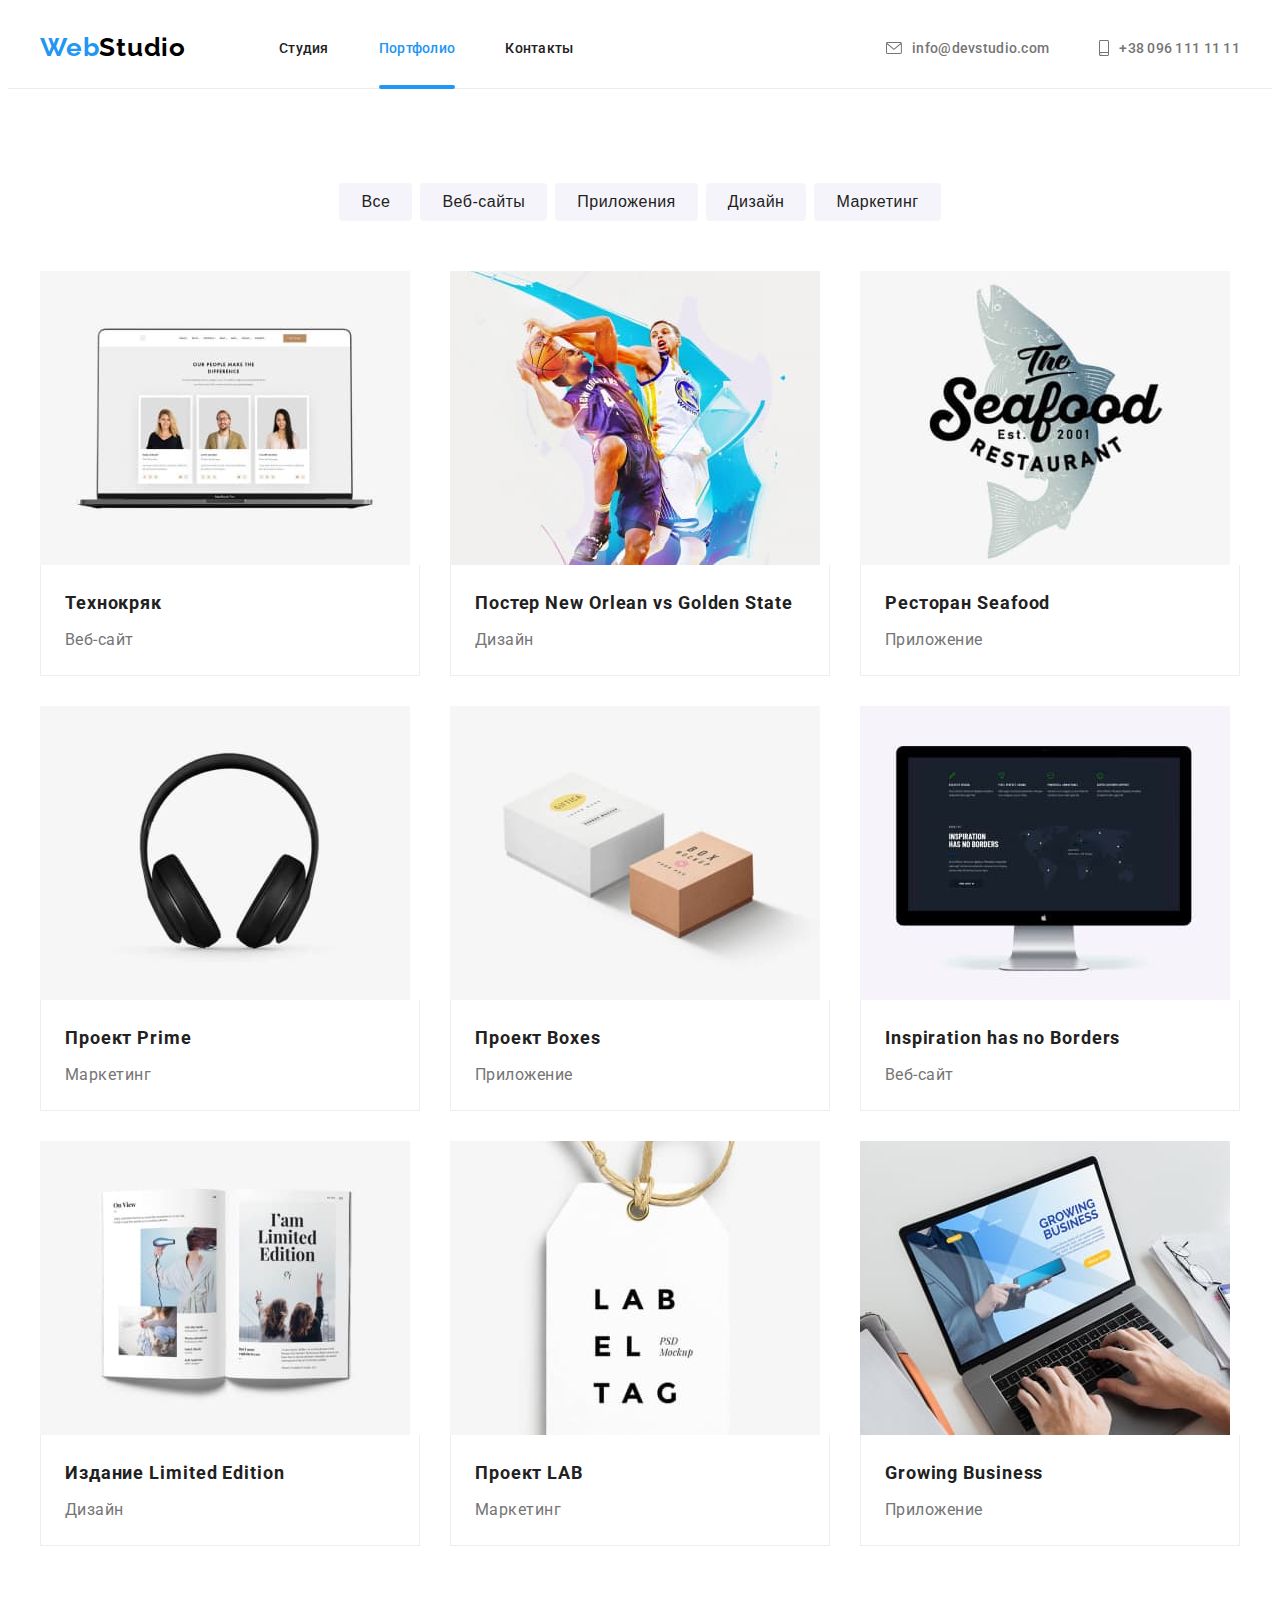
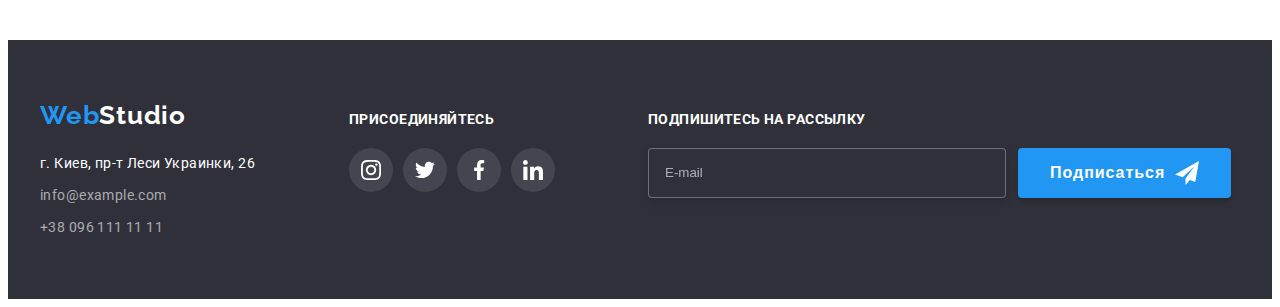
==== portfolio.html @ 2a9a5961 "копия дз7" ====
<!DOCTYPE html>
<html lang="ru">
<head>
    <meta charset="UTF-8">
    <meta http-equiv="X-UA-Compatible" content="IE=edge">
    <meta name="viewport" content="width=device-width, initial-scale=1.0">
    <title>WebStudioPortfolio</title>
    <link rel="stylesheet" href="./css/main.min.css">
    <link rel="preconnect" href="https://fonts.gstatic.com">
    <link href="https://fonts.googleapis.com/css2?family=Raleway:wght@700&family=Roboto:wght@400;500;700;900&display=swap" rel="stylesheet">
    <link rel="stylesheet" href="https://cdnjs.cloudflare.com/ajax/libs/animate.css/4.1.1/animate.min.css"/>
    <link rel="stylesheet" href="https://cdnjs.cloudflare.com/ajax/libs/modern-normalize/1.0.0/modern-normalize.min.css" integrity="sha512-ISS7cAi1PEhQ8jnbJpJZMd29NlhNj4AWYyLOSp2CE/CsHxTCu+r+t0D2yoJudVrd0/8fTVPUVDzY5Tvli75u/g==" crossorigin="anonymous">
</head>
<body class="body">
    <header class="header">
        <div class="container">
            <nav class="navigation">
                <a class="navigation__logo link logo animate__backInDown" href="index.html" lang="en"> 
                    <span class="web">Web</span>Studio
                </a>
                <ul class="navigation__list list">
                    <li class="navigation__item list">
                        <a class="navigation__link link" href="./index.html">Студия</a>
                    </li>
                    <li class="navigation__item list">
                        <a class="navigation__link navigation__link--current link" href="./portfolio.html">Портфолио</a>
                    </li>
                    <li class="navigation__item list">
                        <a class="navigation__link link" href="#">Контакты</a>
                    </li>
                </ul>
            </nav>
            <ul class="list-link list">
                <li class="mail-link__item list">
                    <a class="mail-link link" href="mailto:info@devstudio.com"
                        lang="en">
                        <svg class="mail-icon" width="16px" height="12px";>
                            <use href="./img/sprite.svg#icon-envelope"></use>
                        </svg>
                        info@devstudio.com
                    </a>
                </li>
                <li class="tel-link__item list">
                    <a class="tel-link link" href="tel:+380961111111">
                        <svg class="tel-icon" width="10px" height="16px">
                            <use href="./img/sprite.svg#icon-smartphone"></use>
                        </svg>
                        +38 096 111 11 11
                    </a>
                </li>
            </ul>
        </div>
    </header>
    <main class="main">
        <section class="portfolio section">
            <div class="container">
                <h1 class="portfolio-title" hidden>Портфолио</h1>
                <ul class="portfolio__list list">
                    <li class="portfolio__item">
                        <button class="portfolio__button" type="button">Все</button>
                    </li>
                    <li class="portfolio__item">
                        <button class="portfolio__button" type="button">Веб-сайты</button>
                    </li>
                    <li class="portfolio__item">
                        <button class="portfolio__button" type="button">Приложения</button>
                    </li>
                    <li class="portfolio__item">
                        <button class="portfolio__button" type="button">Дизайн</button>
                    </li>
                    <li class="portfolio__item">
                        <button class="portfolio__button" type="button">Маркетинг</button>
                    </li>
                </ul>
                <ul class="portfolio-cards__list list">
                    <li class="portfolio-cards__item">
                        <a class="portfolio-cards__link link" href="#">
                            <div class="portfolio-cards__wrapper">
                                <img src="./img/portfolio-img/Techno.jpg" alt="Технокряк" width="370" height="294">
                                <p class="overlay">Технокряк это современная площадка распространения коронавируса. 
                                    Компании используют эту платформу для цифрового шпионажа и атак на защищённые сервера конкурентов.
                                </p>
                            </div>
                            <div class="portfolio-cards__content">
                                <h3 class="title-cards">Технокряк</h3>
                                <p class="cards-about">Веб-сайт</p>
                            </div>
                        </a>
                    </li>
                    <li class="portfolio-cards__item">
                        <a class="portfolio-cards__link link" href="#">
                            <div class="portfolio-cards__wrapper">
                                <img src="./img/portfolio-img/poster-NOvsGSV.jpg" alt="Постер New Orlean vs Golden State" width="370" height="294">
                                <p class="overlay">Технокряк это современная площадка распространения коронавируса. 
                                    Компании используют эту платформу для цифрового шпионажа и атак на защищённые сервера конкурентов.
                                </p>
                            </div>
                            <div class="portfolio-cards__content">                        
                                <h3 class="title-cards">Постер New Orlean vs Golden State</h3>
                                <p class="cards-about">Дизайн</p></div>
                        </a>
                    </li>
                    <li class="portfolio-cards__item">
                        <a class="portfolio-cards__link link" href="#">
                            <div class="portfolio-cards__wrapper">
                                <img src="./img/portfolio-img/Seafood.jpg" alt="Ресторан Seafood" width="370" height="294">
                                <p class="overlay">Технокряк это современная площадка распространения коронавируса. 
                                    Компании используют эту платформу для цифрового шпионажа и атак на защищённые сервера конкурентов.
                                </p>
                            </div>
                            <div class="portfolio-cards__content">
                                <h3 class="title-cards">Ресторан Seafood</h3>
                                <p class="cards-about">Приложение</p>
                              </div>
                        </a>
                    </li>
                    <li class="portfolio-cards__item">
                        <a class="portfolio-cards__link link" href="#">
                            <div class="portfolio-cards__wrapper">
                                <img src="./img/portfolio-img/headphone.jpg" alt="Проект Prime" width="370" height="294">
                                <p class="overlay">Технокряк это современная площадка распространения коронавируса. 
                                    Компании используют эту платформу для цифрового шпионажа и атак на защищённые сервера конкурентов.
                                </p>
                            </div>
                            <div class="portfolio-cards__content">
                                <h3 class="title-cards">Проект Prime</h3>
                                <p class="cards-about">Маркетинг</p>
                              </div>
                        </a>
                    </li>
                    <li class="portfolio-cards__item">
                        <a class="portfolio-cards__link link" href="">
                            <div class="portfolio-cards__wrapper">
                                <img src="./img/portfolio-img/project-boxes.jpg" alt="Проект Boxes" width="370" height="294">
                                <p class="overlay">Технокряк это современная площадка распространения коронавируса. 
                                    Компании используют эту платформу для цифрового шпионажа и атак на защищённые сервера конкурентов.
                                </p>
                            </div>
                            <div class="portfolio-cards__content">
                                <h3 class="title-cards">Проект Boxes</h3>
                                <p class="cards-about">Приложение</p>
                             </div>
                        </a>
                    </li>
                    <li class="portfolio-cards__item">
                        <a class="portfolio-cards__link link" href="">
                            <div class="portfolio-cards__wrapper">
                                <img src="./img/portfolio-img/Inspiration-has-no-Borders.jpg" alt="Inspiration has no Borders" width="370" height="294">
                                <p class="overlay">Технокряк это современная площадка распространения коронавируса. 
                                    Компании используют эту платформу для цифрового шпионажа и атак на защищённые сервера конкурентов.
                                </p>
                            </div>
                            <div class="portfolio-cards__content">
                                <h3 class="title-cards">Inspiration has no Borders</h3>
                                <p class="cards-about">Веб-сайт</p>
                            </div>
                        </a>
                    </li>
                    <li class="portfolio-cards__item">
                        <a class="portfolio-cards__link link" href="">
                            <div class="portfolio-cards__wrapper">
                                <img src="./img/portfolio-img/Limited-Edition.jpg" alt="Издание Limited Edition" width="370" height="294">
                                <p class="overlay">Технокряк это современная площадка распространения коронавируса. 
                                    Компании используют эту платформу для цифрового шпионажа и атак на защищённые сервера конкурентов.
                                </p>
                            </div>
                            <div class="portfolio-cards__content">
                                <h3 class="title-cards">Издание Limited Edition</h3>
                                <p class="cards-about">Дизайн</p>
                            </div>
                        </a>
                    </li>
                    <li class="portfolio-cards__item">
                        <a class="portfolio-cards__link link" href="">
                            <div class="portfolio-cards__wrapper">
                                <img src="./img/portfolio-img/LAB.jpg" alt="Проект LAB" width="370" height="294">
                                <p class="overlay">Технокряк это современная площадка распространения коронавируса. 
                                    Компании используют эту платформу для цифрового шпионажа и атак на защищённые сервера конкурентов.
                                </p>
                            </div>
                            <div class="portfolio-cards__content">
                                <h3 class="title-cards">Проект LAB</h3>
                                <p class="cards-about">Маркетинг</p>
                            </div>
                        </a>
                    </li>
                    <li class="portfolio-cards__item">
                        <a class="portfolio-cards__link link" href="">
                            <div class="portfolio-cards__wrapper">
                                <img src="./img/portfolio-img/Growing-Business.jpg" alt="Growing Business" width="370" height="294">
                                <p class="overlay">Технокряк это современная площадка распространения коронавируса. 
                                    Компании используют эту платформу для цифрового шпионажа и атак на защищённые сервера конкурентов.
                                </p>
                            </div>
                            <div class="portfolio-cards__content">
                                <h3 class="title-cards">Growing Business</h3>
                                <p class="cards-about">Приложение</p>
                            </div>
                        </a>
                    </li>
                </ul>
            </div>
        </section>
    </main>
    <footer class="footer">
        <div class="footer__container container">
            <div class="footer__address">
                <a class="logo footer__logo link" href="/index.html" lang="en"> 
                    <span class="web">Web</span>Studio
                </a>
                <address class="address">
                    <ul class="address__list list">
                        <li class="address__link list">
                            <a class="map__link link" href="https://goo.gl/maps/UGEpoh52W3yYsYzf7" target="_blank" rel="noopener noreferrer">г. Киев, пр-т Леси Украинки, 26</a>
                        </li>
                        <li class="address__link list">
                            <a class="mail__link-footer link" href="mailto:info@example.com">info@example.com</a>
                        </li>
                        <li class="address__link list">
                            <a class="tel__link-footer link" href="tel:+380961111111">+38 096 111 11 11</a>
                        </li>
                    </ul>
                </address>
            </div>
            <div class="footer-icon">
                <b class="footer-social">ПРИСОЕДИНЯЙТЕСЬ</b>
                <ul class="social__list footer-social__list">
                    <li class="footer-social__item list">
                        <a href="" class="social__link footer-social__link link">
                            <svg class="footer-social__icon" Width="20" Height="20">
                                <use href="./img/sprite.svg#icon-instagram"></use>
                            </svg>
                        </a>
                    </li>
                    <li class="footer-social__item list">
                        <a href="" class="social__link footer-social__link link">
                            <svg class="footer-social__icon" Width="20" Height="20">
                                <use href="./img/sprite.svg#icon-twitter"></use>
                            </svg>
                        </a>
                    </li>
                    <li class="footer-social__item list">
                        <a href="" class="social__link footer-social__link link">
                            <svg class="footer-social__icon" Width="20" Height="20">
                                <use href="./img/sprite.svg#icon-facebook"></use>
                            </svg>
                        </a>
                    </li>
                    <li class="footer-social__item list">
                        <a href="" class="social__link footer-social__link link">
                            <svg class="footer-social__icon" Width="20" Height="20">
                                <use href="./img/sprite.svg#icon-linkedin"></use>
                            </svg>
                        </a>
                    </li>
                </ul>
            </div>
            <div class="subscription">
                <b class="footer-social">ПОДПИШИТЕСЬ НА РАССЫЛКУ</b>
                <form class="subscription__form" action="#">
                    <label class="subscription__label">
                        <input type="email" name="E-mail" placeholder="E-mail" class="subscription__input">                        
                    </label>
                    <button type="submit" class="button subscription__btn">Подписаться
                        <svg class="btn__icon" Width="24" Height="24">
                            <use href="./img/sprite.svg#icon-send"></use>
                        </svg>
                    </button>
                </form>
            </div>
        </div>
    </footer>
</body>
</html>
---- css/main.min.css ----
:root{--main-font: "Roboto", sans-serif;--second-font: "Raleway", sans-serif;--main-color: #ffffff;--second-color: #2196f3;--bottom-background: #188ce8;--text-color: #212121;--second-text-color: #757575;--second-background: #2F303A;--team-background: #F5F4FA;--navigation__logo: #000000;--footer-logo: #ffffff;--icon-color: #AFB1B8;--section-pb: 94px;--section-pt: 94px}.section{padding-top:var(--section-pt);padding-bottom:var(--section-pb)}.visually-hidden{position:absolute !important;clip:rect(1px 1px 1px 1px);clip:rect(1px, 1px, 1px, 1px);padding:0 !important;border:0 !important;height:1px !important;width:1px !important;overflow:hidden}.body{font-family:var(--main-font);font-weight:400;background:var(--main-color)}h1,h2,h3,h4,h5,h6,p,b{margin:0}ul,ol{margin:0;padding:0}img{display:block}.link{text-decoration:none}.list{list-style:none}.address,.footer-social{font-style:normal}.container{width:1200px;margin:0 auto;padding:0 15px}.button{display:block;margin:0 auto;min-width:200px;padding:10px 32px;font-weight:700;font-size:16px;line-height:1.875em;letter-spacing:0.06em;cursor:pointer;color:var(--main-color);background:var(--second-color);box-shadow:0px 4px 4px rgba(0,0,0,0.15);border-radius:4px;border:none}.social__link{display:flex;justify-content:center;align-items:center;width:44px;height:44px;border-radius:50%;transition:background-color 250ms cubic-bezier(0.4, 0, 0.2, 1)}.social__link:hover,.social__link:focus{background-color:var(--second-color)}.social__link:hover .social__icon,.social__link:focus .social__icon{fill:#ffffff}.logo{font-family:var(--second-font);font-weight:700;font-size:26px;line-height:1.192em;letter-spacing:0.03em;margin-right:93px;padding-top:24px;padding-bottom:25px;color:var(--navigation__logo);animation-duration:700ms}.web{color:var(--second-color)}.title{font-weight:700;font-size:36px;line-height:1.666em;text-align:center;letter-spacing:0.03em;color:var(--text-color);margin-bottom:50px}.social__list{display:flex;align-items:center;justify-content:space-between}.social__icon{fill:var(--icon-color);transition:fill 250ms cubic-bezier(0.4, 0, 0.2, 1)}.backdrop{position:fixed;top:0;left:0;width:100vw;height:100vh;background-color:rgba(0,0,0,0.1);transition:all 250ms linear}.modal{position:absolute;top:50%;left:50%;transform:translate(-50%, -50%);width:528px;height:581px;background-color:var(--main-color);box-shadow:0px 1px 3px rgba(0,0,0,0.12),0px 1px 1px rgba(0,0,0,0.14),0px 2px 1px rgba(0,0,0,0.2);border-radius:4px;padding:40px}.modal__close-button{align-items:center;position:absolute;top:8px;right:8px;width:30px;height:30px;background:var(--main-color);border:1px solid rgba(0,0,0,0.1);border-radius:50%;cursor:pointer;transition:250ms cubic-bezier(0.4, 0, 0.2, 1)}.modal__close-button:hover,.modal__close-button:focus{fill:var(--second-color)}.is-hidden{opacity:0;visibility:hidden;pointer-events:none}.modal__title{font-weight:700;font-size:20px;line-height:1.15em;letter-spacing:0.03em;color:var(--text-color);margin-bottom:12px}.modal-form{display:flex;flex-direction:column}.modal-form__field{position:relative;font-family:var(--main-font);font-weight:400;font-size:12px;line-height:14px;letter-spacing:0.01em;color:#757575}.modal-form__input{width:100%;height:40px;border:1px solid rgba(33,33,33,0.2);border-radius:4px;padding-left:42px;transition:250ms cubic-bezier(0.4, 0, 0.2, 1)}.modal-form__input:focus{outline:none;border-color:var(--second-color)}.modal-form__input-wrapper{position:relative;display:block;margin-top:4px;margin-bottom:10px}.icon__modal{position:absolute;top:50%;left:12px;transform:translateY(-50%);transition:250ms cubic-bezier(0.4, 0, 0.2, 1)}.modal-form__input:focus+.icon__modal{fill:var(--second-color)}.modal-form__message{width:100%;height:120px;border:1px solid rgba(33,33,33,0.2);border-radius:4px;padding:12px 16px;resize:none;transition:250ms cubic-bezier(0.4, 0, 0.2, 1);margin-top:4px;margin-bottom:20px}.modal-form__message::placeholder{color:rgba(117,117,117,0.5)}.modal-form__message:focus{outline:none;border-color:var(--second-color)}.modal-form__check-desc{font-family:var(--main-font);font-style:normal;font-weight:400;font-size:14px;line-height:24px;letter-spacing:0.03em;color:var(--second-text-color);display:flex;align-items:center;margin-bottom:30px}.modal-form__check-desc::before{display:block;content:"";width:16px;height:15px;border:1px solid #212121;cursor:pointer;margin-right:8px}.modal-form__term:checked+.modal-form__check-desc::before{background-image:url(../img/icon-check.svg);background-position:center;border:none}.modal-form__term:focus+.modal-form__check-desc::before{outline:1px solid #2196F3}.modal-form__contract{text-decoration-line:underline;color:var(--second-color)}.modal__btn{display:block;align-items:center;margin:0 auto;padding:10px 55px;font-family:var(--main-font);font-weight:700;font-size:16px;line-height:30px;letter-spacing:0.06em;cursor:pointer;min-width:200px;color:var(--main-color);background-color:var(--second-color);box-shadow:0px 4px 4px rgba(0,0,0,0.15);border-radius:4px;border:none;transition:250ms cubic-bezier(0.4, 0, 0.2, 1)}.modal__btn:focus,.modal__btn:hover{background-color:var(--bottom-background)}.header{border-bottom:1px solid #ECECEC}.header .container{display:flex;align-items:center}.navigation{display:flex;align-items:center}.navigation__list{display:flex;align-items:center}.navigation__item:not(:last-child){margin-right:50px;position:relative}.navigation__link{font-weight:500;font-size:14px;line-height:1.143em;letter-spacing:0.02em;color:var(--text-color);padding-top:32px;padding-bottom:32px;transition:color 250ms cubic-bezier(0.4, 0, 0.2, 1)}.navigation__link:hover,.navigation__link:focus{color:var(--second-color)}.navigation__link--current{color:var(--second-color)}.navigation__link--current::after{content:"";display:block;width:100%;height:4px;background-color:var(--second-color);position:absolute;border-radius:2px;margin-top:28px}.list-link{display:flex;align-items:center;margin-left:auto}.mail-link,.tel-link{font-weight:500;font-size:14px;line-height:1.143em;letter-spacing:0.02em;color:var(--second-text-color);display:flex;align-items:center;padding-top:10px;padding-bottom:10px;transition:color 250ms cubic-bezier(0.4, 0, 0.2, 1)}.mail-link:focus,.mail-link:hover,.tel-link:focus,.tel-link:hover{color:var(--second-color)}.mail-link:focus svg,.mail-link:hover svg,.tel-link:focus svg,.tel-link:hover svg{fill:var(--second-color)}.mail-icon{margin-right:10px;fill:var(--second-text-color);transition:fill 250ms cubic-bezier(0.4, 0, 0.2, 1)}.tel-icon{margin-right:10px;fill:var(--second-text-color);transition:fill 250ms cubic-bezier(0.4, 0, 0.2, 1)}.tel-link__item{margin-left:50px}.hero{background-image:linear-gradient(to right, rgba(47,48,58,0.4), rgba(47,48,58,0.4)),url(../img/hero-img.jpg);background-size:cover;background-repeat:no-repeat;background-position:center;background-color:var(--second-background);max-width:1600px;margin:0 auto}.hero .container{padding:200px 0}.hero__title{font-weight:900;font-size:44px;line-height:1.363em;letter-spacing:0.06em;text-transform:uppercase;text-align:center;color:var(--main-color);margin-bottom:30px}.hero__button{transition:background-color 250ms cubic-bezier(0.4, 0, 0.2, 1)}.hero__button:hover,.hero__button:focus{background-color:var(--bottom-background)}.advantages{padding-bottom:0}.advantages__title{font-weight:700;font-size:14px;line-height:1.143em;letter-spacing:0.03em;text-transform:uppercase;color:var(--text-color);margin-bottom:10px}.advantages__list{display:flex;margin-top:-30px;margin-left:-30px}.advantages__item{margin-top:30px;margin-left:30px;flex-basis:calc(100% / 4 - 30px)}.advantages__container{display:flex;align-items:center;justify-content:center;height:120px;background-color:var(--team-background);margin-bottom:30px}.advantages__description{font-size:14px;line-height:1.714em;letter-spacing:0.03em;color:var(--second-text-color)}.we-doing__list{display:flex;flex-wrap:wrap;margin-left:-30px;margin-top:-30px}.we-doing__item{flex-basis:calc(100% / 3 - 30px);margin-left:30px;margin-top:30px}.we-doing__wrapper{position:relative}.we-doing__wrapper>.we-doing__overlay{position:absolute;bottom:0%;left:0%;width:100%;padding:27px 0px;font-weight:700;font-size:14px;line-height:16px;text-align:center;letter-spacing:0.03em;text-transform:uppercase;background-color:rgba(47,48,58,0.8);color:var(--main-color)}.team{background:var(--team-background);padding-top:var(--section-pt);padding-bottom:var(--section-pb)}.team__list{display:flex;flex-wrap:wrap;margin-left:-30px;margin-top:-30px}.team__item{flex-basis:calc(100% / 4 - 30px);margin-left:30px;margin-top:30px;background-color:var(--main-color);box-shadow:0px 1px 3px rgba(0,0,0,0.12),0px 1px 1px rgba(0,0,0,0.14),0px 2px 1px rgba(0,0,0,0.2);border-radius:0px 0px 4px 4px}.team__content{padding:30px 32px}.team__name{font-weight:500;font-size:16px;line-height:1.187em;letter-spacing:0.03em;text-align:center;margin-bottom:10px;color:var(--text-color)}.team__position{font-size:16px;line-height:1.187em;letter-spacing:0.03em;text-align:center;color:var(--second-text-color);margin-bottom:16px}.client{padding-top:var(--section-pt);padding-bottom:var(--section-pb)}.clients__list{display:flex;justify-content:center;align-items:center;margin-left:-30px;margin-top:-30px}.clients__link{display:flex;justify-content:center;align-items:center;width:170px;height:90px;border:1px solid #AFB1B8;box-sizing:border-box;border-radius:4px;transition:border-color 250ms cubic-bezier(0.4, 0, 0.2, 1)}.clients__link:hover,.clients__link:focus{border-color:#2196F3}.clients__link:hover>.clients__icon,.clients__link:focus>.clients__icon{fill:#2196F3}.clients__icon{display:flex;background-position:center;fill:var(--icon-color);transition:fill 250ms cubic-bezier(0.4, 0, 0.2, 1)}.clients__item{flex-basis:calc(100% / 6 - 30px);margin-left:30px;margin-top:30px}.portfolio__list{display:flex;justify-content:center;margin-bottom:50px}.portfolio__item:not(:last-child){margin-right:8px}.portfolio__button{display:block;margin:0 auto;padding:6px 22px;font-weight:500;font-size:16px;line-height:1.625em;letter-spacing:0.03em;cursor:pointer;background-color:var(--team-background);color:var(--text-color);border-radius:4px;border:0;transition:color 250ms cubic-bezier(0.4, 0, 0.2, 1),background-color 250ms cubic-bezier(0.4, 0, 0.2, 1),box-shadow 250ms cubic-bezier(0.4, 0, 0.2, 1)}.portfolio__button:hover,.portfolio__button:focus{background-color:var(--second-color);color:var(--main-color);box-shadow:0px 3px 1px rgba(0,0,0,0.1),0px 1px 2px rgba(0,0,0,0.08),0px 2px 2px rgba(0,0,0,0.12)}.portfolio-cards__list{display:flex;flex-wrap:wrap;margin-left:-30px;margin-top:-30px}.portfolio-cards__item{flex-basis:calc(100% / 3 - 30px);margin-left:30px;margin-top:30px;background-color:var(--main-color)}.portfolio-cards__link{display:block;transition:box-shadow 250ms cubic-bezier(0.4, 0, 0.2, 1)}.portfolio-cards__link:hover,.portfolio-cards__link:focus{box-shadow:0px 1px 1px rgba(0,0,0,0.12),0px 4px 4px rgba(0,0,0,0.06),1px 4px 6px rgba(0,0,0,0.16)}.portfolio-cards__content{padding:20px 24px;border:1px solid #eee;border-top:0;box-sizing:border-box}.title-cards{font-weight:700;font-size:18px;line-height:2em;letter-spacing:0.05em;margin-bottom:4px;color:var(--text-color)}.cards-about{font-size:16px;line-height:1.875em;letter-spacing:0.03em;color:var(--second-text-color)}.portfolio-cards__wrapper{position:relative;overflow:hidden}.overlay{position:absolute;top:0;left:0;height:100%;background-color:rgba(33,150,243,0.9);font-weight:normal;font-size:18px;line-height:28px;letter-spacing:0.03em;color:#ffffff;padding:63px 24px;overflow:auto;transform:translateY(100%);transition:transform 250ms cubic-bezier(0.4, 0, 0.2, 1)}.portfolio-cards__link:hover .overlay,.portfolio-cards__link:focus .overlay{transform:translateY(0%)}.footer{margin:0;padding-top:0;padding-bottom:0;background-color:var(--second-background);padding-top:60px;padding-bottom:60px}.footer__logo{color:var(--footer-logo)}.footer__container{display:flex;align-items:baseline}.footer__address{display:block;margin-right:70px}.address{margin-top:20px}.address__link:not(:first-child){margin-top:8px}.map__link{font-size:14px;line-height:1.714em;letter-spacing:0.03em;color:var(--main-color);transition:color 250ms cubic-bezier(0.4, 0, 0.2, 1)}.mail__link-footer,.tel__link-footer{font-size:14px;line-height:1.714em;letter-spacing:0.03em;color:rgba(255,255,255,0.6);transition:color 250ms cubic-bezier(0.4, 0, 0.2, 1)}.map__link:focus,.map__link:hover,.mail__link-footer:focus,.mail__link-footer:hover,.tel__link-footer:focus,.tel__link-footer:hover{color:var(--second-color)}.footer-social{font-family:var(--main-font);font-weight:700;font-size:14px;line-height:16px;letter-spacing:0.03em;text-transform:uppercase;color:var(--main-color)}.footer-social__item:not(:last-child){margin-right:10px}.footer-social__list{margin-top:20px}.footer-social__link{background-color:rgba(255,255,255,0.1)}.footer-social__icon{fill:#fff}.subscription{margin-left:93px}.subscription__form{display:flex;align-items:center;margin-top:20px}.subscription__input{width:358px;height:50px;border:1px solid rgba(255,255,255,0.3);box-sizing:border-box;filter:drop-shadow(0px 4px 4px rgba(0,0,0,0.15));border-radius:4px;background-color:var(--second-background);color:var(--main-color);padding-left:16px}.subscription__input::placeholder{color:rgba(255,255,255,0.6)}.subscription__btn{display:flex;align-items:center;margin-left:12px}.btn__icon{margin-left:10px;fill:var(--main-color)}
/*# sourceMappingURL=main.min.css.map */
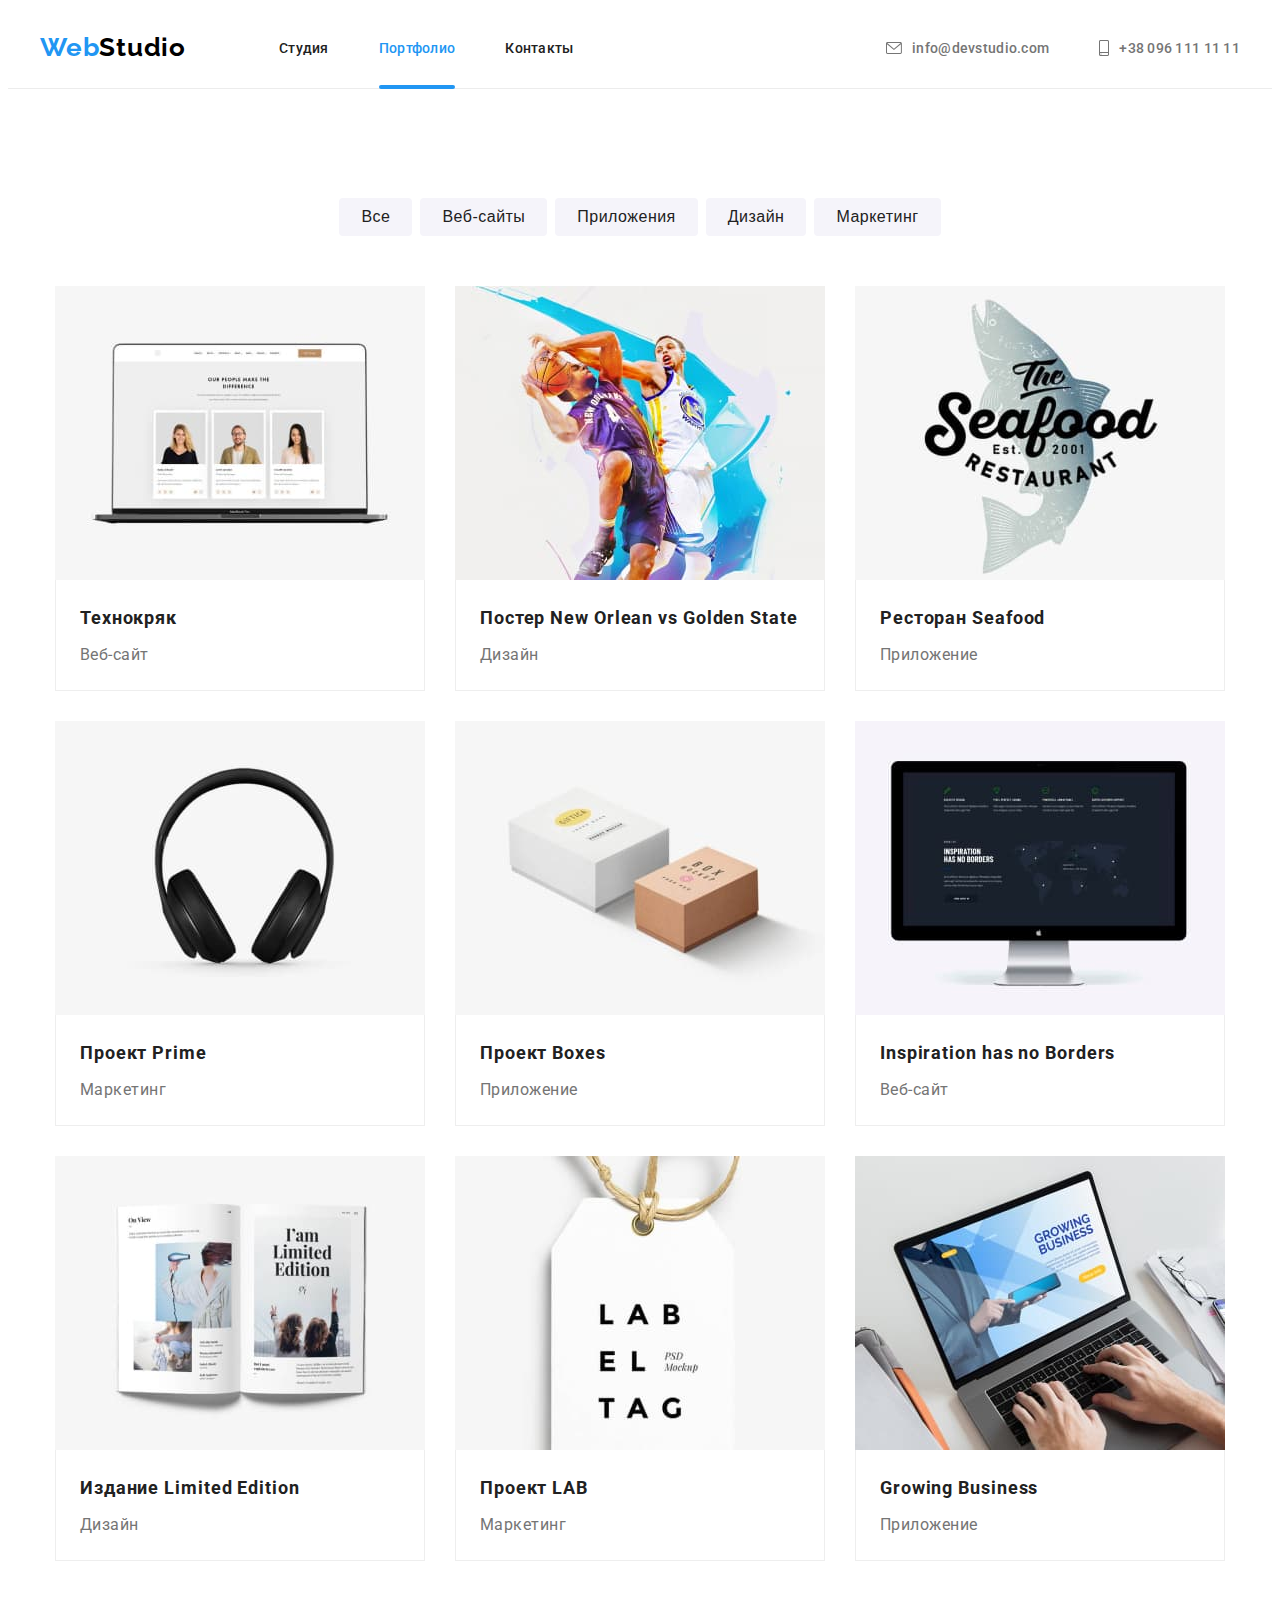
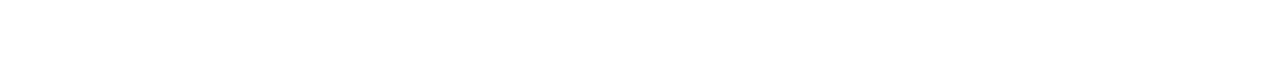
==== commit d6069688: "правки" ====
--- a/portfolio.html
+++ b/portfolio.html
@@ -5,11 +5,11 @@
     <meta http-equiv="X-UA-Compatible" content="IE=edge">
     <meta name="viewport" content="width=device-width, initial-scale=1.0">
     <title>WebStudioPortfolio</title>
-    <link rel="stylesheet" href="./css/main.min.css">
     <link rel="preconnect" href="https://fonts.gstatic.com">
     <link href="https://fonts.googleapis.com/css2?family=Raleway:wght@700&family=Roboto:wght@400;500;700;900&display=swap" rel="stylesheet">
     <link rel="stylesheet" href="https://cdnjs.cloudflare.com/ajax/libs/animate.css/4.1.1/animate.min.css"/>
     <link rel="stylesheet" href="https://cdnjs.cloudflare.com/ajax/libs/modern-normalize/1.0.0/modern-normalize.min.css" integrity="sha512-ISS7cAi1PEhQ8jnbJpJZMd29NlhNj4AWYyLOSp2CE/CsHxTCu+r+t0D2yoJudVrd0/8fTVPUVDzY5Tvli75u/g==" crossorigin="anonymous">
+    <link rel="stylesheet" href="./css/main.min.css">
 </head>
 <body class="body">
     <header class="header">
@@ -19,19 +19,19 @@
                     <span class="web">Web</span>Studio
                 </a>
                 <ul class="navigation__list list">
-                    <li class="navigation__item list">
+                    <li class="navigation__item">
                         <a class="navigation__link link" href="./index.html">Студия</a>
                     </li>
-                    <li class="navigation__item list">
+                    <li class="navigation__item">
                         <a class="navigation__link navigation__link--current link" href="./portfolio.html">Портфолио</a>
                     </li>
-                    <li class="navigation__item list">
+                    <li class="navigation__item">
                         <a class="navigation__link link" href="#">Контакты</a>
                     </li>
                 </ul>
             </nav>
             <ul class="list-link list">
-                <li class="mail-link__item list">
+                <li class="mail-link__item">
                     <a class="mail-link link" href="mailto:info@devstudio.com"
                         lang="en">
                         <svg class="mail-icon" width="16px" height="12px";>
@@ -40,12 +40,65 @@
                         info@devstudio.com
                     </a>
                 </li>
-                <li class="tel-link__item list">
+                <li class="tel-link__item">
                     <a class="tel-link link" href="tel:+380961111111">
                         <svg class="tel-icon" width="10px" height="16px">
                             <use href="./img/sprite.svg#icon-smartphone"></use>
                         </svg>
                         +38 096 111 11 11
+                    </a>
+                </li>
+            </ul>
+            <button class="burger-btn" type="button" data-menu-button>
+                <svg class="icon-burger">
+                    <use href="./img/sprite.svg#icon-burger"></use>
+                </svg>
+            </button>
+        </div>
+        <div class="mobile-menu" data-menu>
+            <button class="mobile-menu__close-btn" type="button" data-menu-close>
+                <svg class="mobile-menu__close-icon">
+                    <use href="./img/sprite.svg#mobile-close"></use>
+                </svg>
+            </button>
+            <ul class="mobile-menu__list list">
+                <li class="mobile-menu__item">
+                    <a class="mobile-menu__link mobile-menu__link--current link " href="./index.html">Студия</a>
+                </li>
+                <li class="mobile-menu__item">
+                    <a class="mobile-menu__link link" href="./portfolio.html">Портфолио</a>
+                </li>
+                <li class="mobile-menu__item">
+                    <a class="mobile-menu__link link" href="">Контакты</a>
+                </li>
+            </ul>
+            <ul class="mobile-menu__contacts">
+                <li class="mobile-menu__tel">
+                    <a class="mobile-menu__tel-link link" href="tel:+380961111111">
+                        +38 096 111 11 11
+                    </a>
+                </li>
+                <li class="mobile-menu__mail">
+                    <a class="mobile-menu__mail-link link" href="mailto:info@devstudio.com"
+                        lang="en"> info@devstudio.com
+                    </a> 
+                </li>
+            </ul>
+            <ul class="mobile-menu__social list">
+                <li class="mobile-menu__network">
+                    <a href="" class="mobile-menu__social-link link" lang="en">Instagram
+                    </a>
+                </li>
+                <li class="mobile-menu__network">
+                    <a href="" class="mobile-menu__social-link link" lang="en">Twitter
+                    </a>
+                </li>
+                <li class="mobile-menu__network">
+                    <a href="" class="mobile-menu__social-link link" lang="en">Facebook
+                    </a>
+                </li>
+                <li class="mobile-menu__network">
+                    <a href="" class="mobile-menu__social-link link" lang="en">LinkedIn
                     </a>
                 </li>
             </ul>
@@ -202,7 +255,7 @@
             </div>
         </section>
     </main>
-    <footer class="footer">
+<!--     <footer class="footer">
         <div class="footer__container container">
             <div class="footer__address">
                 <a class="logo footer__logo link" href="/index.html" lang="en"> 
@@ -269,6 +322,6 @@
                 </form>
             </div>
         </div>
-    </footer>
+    </footer> -->
 </body>
 </html>--- a/css/main.min.css
+++ b/css/main.min.css
@@ -1,2 +1,2 @@
-:root{--main-font: "Roboto", sans-serif;--second-font: "Raleway", sans-serif;--main-color: #ffffff;--second-color: #2196f3;--bottom-background: #188ce8;--text-color: #212121;--second-text-color: #757575;--second-background: #2F303A;--team-background: #F5F4FA;--navigation__logo: #000000;--footer-logo: #ffffff;--icon-color: #AFB1B8;--section-pb: 94px;--section-pt: 94px}.section{padding-top:var(--section-pt);padding-bottom:var(--section-pb)}.visually-hidden{position:absolute !important;clip:rect(1px 1px 1px 1px);clip:rect(1px, 1px, 1px, 1px);padding:0 !important;border:0 !important;height:1px !important;width:1px !important;overflow:hidden}.body{font-family:var(--main-font);font-weight:400;background:var(--main-color)}h1,h2,h3,h4,h5,h6,p,b{margin:0}ul,ol{margin:0;padding:0}img{display:block}.link{text-decoration:none}.list{list-style:none}.address,.footer-social{font-style:normal}.container{width:1200px;margin:0 auto;padding:0 15px}.button{display:block;margin:0 auto;min-width:200px;padding:10px 32px;font-weight:700;font-size:16px;line-height:1.875em;letter-spacing:0.06em;cursor:pointer;color:var(--main-color);background:var(--second-color);box-shadow:0px 4px 4px rgba(0,0,0,0.15);border-radius:4px;border:none}.social__link{display:flex;justify-content:center;align-items:center;width:44px;height:44px;border-radius:50%;transition:background-color 250ms cubic-bezier(0.4, 0, 0.2, 1)}.social__link:hover,.social__link:focus{background-color:var(--second-color)}.social__link:hover .social__icon,.social__link:focus .social__icon{fill:#ffffff}.logo{font-family:var(--second-font);font-weight:700;font-size:26px;line-height:1.192em;letter-spacing:0.03em;margin-right:93px;padding-top:24px;padding-bottom:25px;color:var(--navigation__logo);animation-duration:700ms}.web{color:var(--second-color)}.title{font-weight:700;font-size:36px;line-height:1.666em;text-align:center;letter-spacing:0.03em;color:var(--text-color);margin-bottom:50px}.social__list{display:flex;align-items:center;justify-content:space-between}.social__icon{fill:var(--icon-color);transition:fill 250ms cubic-bezier(0.4, 0, 0.2, 1)}.backdrop{position:fixed;top:0;left:0;width:100vw;height:100vh;background-color:rgba(0,0,0,0.1);transition:all 250ms linear}.modal{position:absolute;top:50%;left:50%;transform:translate(-50%, -50%);width:528px;height:581px;background-color:var(--main-color);box-shadow:0px 1px 3px rgba(0,0,0,0.12),0px 1px 1px rgba(0,0,0,0.14),0px 2px 1px rgba(0,0,0,0.2);border-radius:4px;padding:40px}.modal__close-button{align-items:center;position:absolute;top:8px;right:8px;width:30px;height:30px;background:var(--main-color);border:1px solid rgba(0,0,0,0.1);border-radius:50%;cursor:pointer;transition:250ms cubic-bezier(0.4, 0, 0.2, 1)}.modal__close-button:hover,.modal__close-button:focus{fill:var(--second-color)}.is-hidden{opacity:0;visibility:hidden;pointer-events:none}.modal__title{font-weight:700;font-size:20px;line-height:1.15em;letter-spacing:0.03em;color:var(--text-color);margin-bottom:12px}.modal-form{display:flex;flex-direction:column}.modal-form__field{position:relative;font-family:var(--main-font);font-weight:400;font-size:12px;line-height:14px;letter-spacing:0.01em;color:#757575}.modal-form__input{width:100%;height:40px;border:1px solid rgba(33,33,33,0.2);border-radius:4px;padding-left:42px;transition:250ms cubic-bezier(0.4, 0, 0.2, 1)}.modal-form__input:focus{outline:none;border-color:var(--second-color)}.modal-form__input-wrapper{position:relative;display:block;margin-top:4px;margin-bottom:10px}.icon__modal{position:absolute;top:50%;left:12px;transform:translateY(-50%);transition:250ms cubic-bezier(0.4, 0, 0.2, 1)}.modal-form__input:focus+.icon__modal{fill:var(--second-color)}.modal-form__message{width:100%;height:120px;border:1px solid rgba(33,33,33,0.2);border-radius:4px;padding:12px 16px;resize:none;transition:250ms cubic-bezier(0.4, 0, 0.2, 1);margin-top:4px;margin-bottom:20px}.modal-form__message::placeholder{color:rgba(117,117,117,0.5)}.modal-form__message:focus{outline:none;border-color:var(--second-color)}.modal-form__check-desc{font-family:var(--main-font);font-style:normal;font-weight:400;font-size:14px;line-height:24px;letter-spacing:0.03em;color:var(--second-text-color);display:flex;align-items:center;margin-bottom:30px}.modal-form__check-desc::before{display:block;content:"";width:16px;height:15px;border:1px solid #212121;cursor:pointer;margin-right:8px}.modal-form__term:checked+.modal-form__check-desc::before{background-image:url(../img/icon-check.svg);background-position:center;border:none}.modal-form__term:focus+.modal-form__check-desc::before{outline:1px solid #2196F3}.modal-form__contract{text-decoration-line:underline;color:var(--second-color)}.modal__btn{display:block;align-items:center;margin:0 auto;padding:10px 55px;font-family:var(--main-font);font-weight:700;font-size:16px;line-height:30px;letter-spacing:0.06em;cursor:pointer;min-width:200px;color:var(--main-color);background-color:var(--second-color);box-shadow:0px 4px 4px rgba(0,0,0,0.15);border-radius:4px;border:none;transition:250ms cubic-bezier(0.4, 0, 0.2, 1)}.modal__btn:focus,.modal__btn:hover{background-color:var(--bottom-background)}.header{border-bottom:1px solid #ECECEC}.header .container{display:flex;align-items:center}.navigation{display:flex;align-items:center}.navigation__list{display:flex;align-items:center}.navigation__item:not(:last-child){margin-right:50px;position:relative}.navigation__link{font-weight:500;font-size:14px;line-height:1.143em;letter-spacing:0.02em;color:var(--text-color);padding-top:32px;padding-bottom:32px;transition:color 250ms cubic-bezier(0.4, 0, 0.2, 1)}.navigation__link:hover,.navigation__link:focus{color:var(--second-color)}.navigation__link--current{color:var(--second-color)}.navigation__link--current::after{content:"";display:block;width:100%;height:4px;background-color:var(--second-color);position:absolute;border-radius:2px;margin-top:28px}.list-link{display:flex;align-items:center;margin-left:auto}.mail-link,.tel-link{font-weight:500;font-size:14px;line-height:1.143em;letter-spacing:0.02em;color:var(--second-text-color);display:flex;align-items:center;padding-top:10px;padding-bottom:10px;transition:color 250ms cubic-bezier(0.4, 0, 0.2, 1)}.mail-link:focus,.mail-link:hover,.tel-link:focus,.tel-link:hover{color:var(--second-color)}.mail-link:focus svg,.mail-link:hover svg,.tel-link:focus svg,.tel-link:hover svg{fill:var(--second-color)}.mail-icon{margin-right:10px;fill:var(--second-text-color);transition:fill 250ms cubic-bezier(0.4, 0, 0.2, 1)}.tel-icon{margin-right:10px;fill:var(--second-text-color);transition:fill 250ms cubic-bezier(0.4, 0, 0.2, 1)}.tel-link__item{margin-left:50px}.hero{background-image:linear-gradient(to right, rgba(47,48,58,0.4), rgba(47,48,58,0.4)),url(../img/hero-img.jpg);background-size:cover;background-repeat:no-repeat;background-position:center;background-color:var(--second-background);max-width:1600px;margin:0 auto}.hero .container{padding:200px 0}.hero__title{font-weight:900;font-size:44px;line-height:1.363em;letter-spacing:0.06em;text-transform:uppercase;text-align:center;color:var(--main-color);margin-bottom:30px}.hero__button{transition:background-color 250ms cubic-bezier(0.4, 0, 0.2, 1)}.hero__button:hover,.hero__button:focus{background-color:var(--bottom-background)}.advantages{padding-bottom:0}.advantages__title{font-weight:700;font-size:14px;line-height:1.143em;letter-spacing:0.03em;text-transform:uppercase;color:var(--text-color);margin-bottom:10px}.advantages__list{display:flex;margin-top:-30px;margin-left:-30px}.advantages__item{margin-top:30px;margin-left:30px;flex-basis:calc(100% / 4 - 30px)}.advantages__container{display:flex;align-items:center;justify-content:center;height:120px;background-color:var(--team-background);margin-bottom:30px}.advantages__description{font-size:14px;line-height:1.714em;letter-spacing:0.03em;color:var(--second-text-color)}.we-doing__list{display:flex;flex-wrap:wrap;margin-left:-30px;margin-top:-30px}.we-doing__item{flex-basis:calc(100% / 3 - 30px);margin-left:30px;margin-top:30px}.we-doing__wrapper{position:relative}.we-doing__wrapper>.we-doing__overlay{position:absolute;bottom:0%;left:0%;width:100%;padding:27px 0px;font-weight:700;font-size:14px;line-height:16px;text-align:center;letter-spacing:0.03em;text-transform:uppercase;background-color:rgba(47,48,58,0.8);color:var(--main-color)}.team{background:var(--team-background);padding-top:var(--section-pt);padding-bottom:var(--section-pb)}.team__list{display:flex;flex-wrap:wrap;margin-left:-30px;margin-top:-30px}.team__item{flex-basis:calc(100% / 4 - 30px);margin-left:30px;margin-top:30px;background-color:var(--main-color);box-shadow:0px 1px 3px rgba(0,0,0,0.12),0px 1px 1px rgba(0,0,0,0.14),0px 2px 1px rgba(0,0,0,0.2);border-radius:0px 0px 4px 4px}.team__content{padding:30px 32px}.team__name{font-weight:500;font-size:16px;line-height:1.187em;letter-spacing:0.03em;text-align:center;margin-bottom:10px;color:var(--text-color)}.team__position{font-size:16px;line-height:1.187em;letter-spacing:0.03em;text-align:center;color:var(--second-text-color);margin-bottom:16px}.client{padding-top:var(--section-pt);padding-bottom:var(--section-pb)}.clients__list{display:flex;justify-content:center;align-items:center;margin-left:-30px;margin-top:-30px}.clients__link{display:flex;justify-content:center;align-items:center;width:170px;height:90px;border:1px solid #AFB1B8;box-sizing:border-box;border-radius:4px;transition:border-color 250ms cubic-bezier(0.4, 0, 0.2, 1)}.clients__link:hover,.clients__link:focus{border-color:#2196F3}.clients__link:hover>.clients__icon,.clients__link:focus>.clients__icon{fill:#2196F3}.clients__icon{display:flex;background-position:center;fill:var(--icon-color);transition:fill 250ms cubic-bezier(0.4, 0, 0.2, 1)}.clients__item{flex-basis:calc(100% / 6 - 30px);margin-left:30px;margin-top:30px}.portfolio__list{display:flex;justify-content:center;margin-bottom:50px}.portfolio__item:not(:last-child){margin-right:8px}.portfolio__button{display:block;margin:0 auto;padding:6px 22px;font-weight:500;font-size:16px;line-height:1.625em;letter-spacing:0.03em;cursor:pointer;background-color:var(--team-background);color:var(--text-color);border-radius:4px;border:0;transition:color 250ms cubic-bezier(0.4, 0, 0.2, 1),background-color 250ms cubic-bezier(0.4, 0, 0.2, 1),box-shadow 250ms cubic-bezier(0.4, 0, 0.2, 1)}.portfolio__button:hover,.portfolio__button:focus{background-color:var(--second-color);color:var(--main-color);box-shadow:0px 3px 1px rgba(0,0,0,0.1),0px 1px 2px rgba(0,0,0,0.08),0px 2px 2px rgba(0,0,0,0.12)}.portfolio-cards__list{display:flex;flex-wrap:wrap;margin-left:-30px;margin-top:-30px}.portfolio-cards__item{flex-basis:calc(100% / 3 - 30px);margin-left:30px;margin-top:30px;background-color:var(--main-color)}.portfolio-cards__link{display:block;transition:box-shadow 250ms cubic-bezier(0.4, 0, 0.2, 1)}.portfolio-cards__link:hover,.portfolio-cards__link:focus{box-shadow:0px 1px 1px rgba(0,0,0,0.12),0px 4px 4px rgba(0,0,0,0.06),1px 4px 6px rgba(0,0,0,0.16)}.portfolio-cards__content{padding:20px 24px;border:1px solid #eee;border-top:0;box-sizing:border-box}.title-cards{font-weight:700;font-size:18px;line-height:2em;letter-spacing:0.05em;margin-bottom:4px;color:var(--text-color)}.cards-about{font-size:16px;line-height:1.875em;letter-spacing:0.03em;color:var(--second-text-color)}.portfolio-cards__wrapper{position:relative;overflow:hidden}.overlay{position:absolute;top:0;left:0;height:100%;background-color:rgba(33,150,243,0.9);font-weight:normal;font-size:18px;line-height:28px;letter-spacing:0.03em;color:#ffffff;padding:63px 24px;overflow:auto;transform:translateY(100%);transition:transform 250ms cubic-bezier(0.4, 0, 0.2, 1)}.portfolio-cards__link:hover .overlay,.portfolio-cards__link:focus .overlay{transform:translateY(0%)}.footer{margin:0;padding-top:0;padding-bottom:0;background-color:var(--second-background);padding-top:60px;padding-bottom:60px}.footer__logo{color:var(--footer-logo)}.footer__container{display:flex;align-items:baseline}.footer__address{display:block;margin-right:70px}.address{margin-top:20px}.address__link:not(:first-child){margin-top:8px}.map__link{font-size:14px;line-height:1.714em;letter-spacing:0.03em;color:var(--main-color);transition:color 250ms cubic-bezier(0.4, 0, 0.2, 1)}.mail__link-footer,.tel__link-footer{font-size:14px;line-height:1.714em;letter-spacing:0.03em;color:rgba(255,255,255,0.6);transition:color 250ms cubic-bezier(0.4, 0, 0.2, 1)}.map__link:focus,.map__link:hover,.mail__link-footer:focus,.mail__link-footer:hover,.tel__link-footer:focus,.tel__link-footer:hover{color:var(--second-color)}.footer-social{font-family:var(--main-font);font-weight:700;font-size:14px;line-height:16px;letter-spacing:0.03em;text-transform:uppercase;color:var(--main-color)}.footer-social__item:not(:last-child){margin-right:10px}.footer-social__list{margin-top:20px}.footer-social__link{background-color:rgba(255,255,255,0.1)}.footer-social__icon{fill:#fff}.subscription{margin-left:93px}.subscription__form{display:flex;align-items:center;margin-top:20px}.subscription__input{width:358px;height:50px;border:1px solid rgba(255,255,255,0.3);box-sizing:border-box;filter:drop-shadow(0px 4px 4px rgba(0,0,0,0.15));border-radius:4px;background-color:var(--second-background);color:var(--main-color);padding-left:16px}.subscription__input::placeholder{color:rgba(255,255,255,0.6)}.subscription__btn{display:flex;align-items:center;margin-left:12px}.btn__icon{margin-left:10px;fill:var(--main-color)}
+:root{--main-font: "Roboto", sans-serif;--second-font: "Raleway", sans-serif;--main-color: #ffffff;--second-color: #2196f3;--bottom-background: #188ce8;--text-color: #212121;--second-text-color: #757575;--second-background: #2F303A;--team-background: #F5F4FA;--navigation__logo: #000000;--footer-logo: #ffffff;--icon-color: #AFB1B8;--section-pb: 94px;--section-pt: 94px;--main-animation: 250ms cubic-bezier(0.4, 0, 0.2, 1)}.visually-hidden{position:absolute !important;clip:rect(1px 1px 1px 1px);clip:rect(1px, 1px, 1px, 1px);padding:0 !important;border:0 !important;height:1px !important;width:1px !important;overflow:hidden}.section{padding-top:var(--section-pt);padding-bottom:var(--section-pb)}.body{font-family:var(--main-font);font-weight:400;background:var(--main-color)}h1,h2,h3,h4,h5,h6,p,b{margin:0}ul,ol{margin:0;padding:0}img{display:block}.link{text-decoration:none}.list{list-style:none}.address,.footer-social{font-style:normal}.container{width:100%;padding-left:15px;padding-right:15px}.header .container{display:flex;align-items:center;justify-content:space-between}@media screen and (min-width: 480px){.container{width:480px;margin:0 auto}}@media screen and (min-width: 768px){.container{width:768px}}@media screen and (min-width: 1200px){.container{width:1200px}}.button{display:block;margin:0 auto;min-width:200px;padding:10px 32px;font-weight:700;font-size:16px;line-height:1.875em;letter-spacing:0.06em;cursor:pointer;color:var(--main-color);background:var(--second-color);box-shadow:0px 4px 4px rgba(0,0,0,0.15);border-radius:4px;border:none}.social__link{display:flex;justify-content:center;align-items:center;width:44px;height:44px;border-radius:50%;transition:background-color var(--main-animation)}.social__link:hover,.social__link:focus{background-color:var(--second-color)}.social__link:hover .social__icon,.social__link:focus .social__icon{fill:#ffffff}.logo{font-family:var(--second-font);font-weight:700;font-size:24px;line-height:1.166em;letter-spacing:0.03em;padding-top:24px;padding-bottom:25px;color:var(--navigation__logo);animation-duration:700ms}.web{color:var(--second-color)}@media screen and (min-width: 768px) and (max-width: 1199px){.logo{margin-right:88px}}@media screen and (min-width: 1200px){.logo{font-size:26px;line-height:1.192em;margin-right:93px}}.title{font-weight:700;font-size:36px;line-height:1.666em;text-align:center;letter-spacing:0.03em;color:var(--text-color);margin-bottom:50px}@media (max-width: 1199px){.title{margin-bottom:30px}}.social__list{display:flex;align-items:center;justify-content:space-between}.social__icon{fill:var(--icon-color);transition:fill var(--main-animation)}.backdrop{position:fixed;top:0;left:0;width:100vw;height:100vh;background-color:rgba(0,0,0,0.1);transition:all 250ms linear}.modal{position:absolute;top:50%;left:50%;transform:translate(-50%, -50%);width:528px;height:581px;background-color:var(--main-color);box-shadow:0px 1px 3px rgba(0,0,0,0.12),0px 1px 1px rgba(0,0,0,0.14),0px 2px 1px rgba(0,0,0,0.2);border-radius:4px;padding:40px}.modal__close-button{align-items:center;position:absolute;top:8px;right:8px;width:30px;height:30px;background:var(--main-color);border:1px solid rgba(0,0,0,0.1);border-radius:50%;cursor:pointer;transition:var(--main-animation)}.modal__close-button:hover,.modal__close-button:focus{fill:var(--second-color)}.is-hidden{opacity:0;visibility:hidden;pointer-events:none}.modal__title{font-weight:700;font-size:20px;line-height:1.15em;letter-spacing:0.03em;color:var(--text-color);margin-bottom:12px}.modal-form{display:flex;flex-direction:column}.modal-form__field{position:relative;font-family:var(--main-font);font-weight:400;font-size:12px;line-height:14px;letter-spacing:0.01em;color:#757575}.modal-form__input{width:100%;height:40px;border:1px solid rgba(33,33,33,0.2);border-radius:4px;padding-left:42px;transition:var(--main-animation)}.modal-form__input:focus{outline:none;border-color:var(--second-color)}.modal-form__input-wrapper{position:relative;display:block;margin-top:4px;margin-bottom:10px}.icon__modal{position:absolute;top:50%;left:12px;transform:translateY(-50%);transition:var(--main-animation)}.modal-form__input:focus+.icon__modal{fill:var(--second-color)}.modal-form__message{width:100%;height:120px;border:1px solid rgba(33,33,33,0.2);border-radius:4px;padding:12px 16px;resize:none;transition:var(--main-animation);margin-top:4px;margin-bottom:20px}.modal-form__message::placeholder{color:rgba(117,117,117,0.5)}.modal-form__message:focus{outline:none;border-color:var(--second-color)}.modal-form__check-desc{font-family:var(--main-font);font-style:normal;font-weight:400;font-size:14px;line-height:24px;letter-spacing:0.03em;color:var(--second-text-color);display:flex;align-items:center;margin-bottom:30px}.modal-form__check-desc::before{display:block;content:"";width:16px;height:15px;border:1px solid #212121;cursor:pointer;margin-right:8px}.modal-form__term:checked+.modal-form__check-desc::before{background-image:url(../img/icon-check.svg);background-position:center;border:none}.modal-form__term:focus+.modal-form__check-desc::before{outline:1px solid #2196F3}.modal-form__contract{text-decoration-line:underline;color:var(--second-color)}.modal__btn{display:block;align-items:center;margin:0 auto;padding:10px 55px;font-family:var(--main-font);font-weight:700;font-size:16px;line-height:30px;letter-spacing:0.06em;cursor:pointer;min-width:200px;color:var(--main-color);background-color:var(--second-color);box-shadow:0px 4px 4px rgba(0,0,0,0.15);border-radius:4px;border:none;transition:var(--main-animation)}.modal__btn:focus,.modal__btn:hover{background-color:var(--bottom-background)}@media screen and (max-width: 767px){.navigation__list{display:none}.list-link{display:none}.burger-btn{background-color:transparent;cursor:pointer;border:none;padding:0;transition:fill var(--main-animation)}.burger-btn:hover,.burger-btn:focus{fill:var(--second-color)}.icon-burger{width:40px;height:40px}.mobile-menu__close-btn{position:absolute;top:10px;right:15px;background-color:transparent;cursor:pointer;border:none;padding:0;transition:fill var(--main-animation)}.mobile-menu__close-btn:hover,.mobile-menu__close-btn:focus{fill:var(--second-color)}.mobile-menu__close-icon{width:40px;height:40px}.mobile-menu{z-index:999;display:flex;flex-direction:column;justify-content:space-between;position:fixed;top:0;left:50%;width:100vw;max-width:480px;height:100vh;padding:48px 40px;background-color:var(--main-color);transform:translateY(-100%) translateX(-50%);transition:transform 250ms linear}.is-open{transform:translateY(0) translateX(-50%)}.mobile-menu__link{font-weight:500;font-size:40px;line-height:1.175em;text-align:center;letter-spacing:0.02em;color:var(--text-color)}.mobile-menu__link:hover,.mobile-menu__link:focus{color:var(--second-color);transform:scaleX(1);opacity:1}.mobile-menu__link--current{color:var(--second-color)}.mobile-menu__item:not(:last-child){margin-bottom:32px}.mobile-menu__contacts{font-weight:500;font-size:34px;line-height:1.333em;letter-spacing:0.02em;margin-top:302px;margin-bottom:64px}.mobile-menu__tel{margin-bottom:32px}.mobile-menu__tel-link{color:var(--second-color)}.mobile-menu__mail-link{color:var(--second-text-color)}.mobile-menu__social{display:flex;flex-wrap:wrap}.mobile-menu__network:not(:last-child){border-right:1px solid rgba(33,33,33,0.2);padding-right:10px}.mobile-menu__network:not(:first-child){padding-left:10px}.mobile-menu__social-link{display:flex;flex-wrap:wrap;font-weight:500;font-size:18px;line-height:1.22em;letter-spacing:0.02em;color:var(--second-color);cursor:pointer}}.header{padding-top:16px;padding-bottom:16px;border-bottom:1px solid #ECECEC}@media screen and (min-width: 768px){.burger-btn{display:none}.mobile-menu{display:none}.header{padding:0}.navigation{display:flex;align-items:center}.navigation__list{display:flex;align-items:center}.navigation__item:not(:last-child){margin-right:50px;position:relative}.navigation__link{font-weight:500;font-size:14px;line-height:1.143em;letter-spacing:0.02em;color:var(--text-color);padding-top:32px;padding-bottom:32px;transition:color var(--main-animation)}.navigation__link:hover,.navigation__link:focus{color:var(--second-color)}.navigation__link--current{color:var(--second-color)}.navigation__link--current::after{content:"";display:block;width:100%;height:4px;background-color:var(--second-color);position:absolute;border-radius:2px;margin-top:28px}.list-link{display:flex;flex-direction:column}.list-link__item:not(:last-child){margin-bottom:10px}.mail-link,.tel-link{font-weight:500;font-size:14px;line-height:1.143em;letter-spacing:0.02em;color:var(--second-text-color);display:flex;align-items:center;padding-top:5px;padding-bottom:5px;transition:color var(--main-animation)}.mail-link:focus,.mail-link:hover,.tel-link:focus,.tel-link:hover{color:var(--second-color)}.mail-link:focus svg,.mail-link:hover svg,.tel-link:focus svg,.tel-link:hover svg{fill:var(--second-color)}.mail-icon{margin-right:10px;fill:var(--second-text-color);transition:fill var(--main-animation)}.tel-icon{margin-right:10px;fill:var(--second-text-color);transition:fill var(--main-animation)}}@media screen and (min-width: 1200px){.list-link{display:flex;flex-direction:row;margin-left:auto}.mail-link,.tel-link{padding-top:10px;padding-bottom:10px}.tel-link__item{margin-left:50px}}.hero{background-image:linear-gradient(to right, rgba(47,48,58,0.4), rgba(47,48,58,0.4)),url(../img/hero.jpg);background-size:cover;background-repeat:no-repeat;background-position:center;background-color:var(--second-background);max-width:1600px;margin:0 auto}.hero .container{padding:200px 0}.hero__title{font-weight:900;font-size:26px;line-height:1.6em;letter-spacing:0.06em;text-transform:uppercase;text-align:center;color:var(--main-color);margin-bottom:30px;margin-left:auto;margin-right:auto}@media (min-width: 1200px){.hero__title{font-size:44px;line-height:1.363em;max-width:696px}}.hero__button{transition:var(--main-animation)}.hero__button:hover,.hero__button:focus{background-color:var(--bottom-background)}.advantages{padding-bottom:0}.advantages__title{font-weight:700;font-size:14px;line-height:1.143em;letter-spacing:0.03em;text-transform:uppercase;color:var(--text-color);margin-bottom:10px}@media (max-width: 768px){.advantages__title{text-align:center}}.advantages__list{margin-top:-30px;margin-left:-30px}@media (min-width: 768px){.advantages__list{display:flex;justify-content:center;flex-wrap:wrap}}.advantages__item{margin-top:30px;margin-left:30px;flex-basis:calc(100% / 4 - 30px)}.advantages__container{display:flex;align-items:center;justify-content:center;height:120px;background-color:var(--team-background);margin-bottom:30px}@media (min-width: 1200px){.advantages__container{width:270px}}.advantages__description{font-size:14px;line-height:1.714em;letter-spacing:0.03em;color:var(--second-text-color)}@media screen and (max-width: 1199px){.we-doing{display:none}}.we-doing__list{display:flex;flex-wrap:wrap;margin-left:-30px;margin-top:-30px}.we-doing__item{flex-basis:calc(100% / 3 - 30px);margin-left:30px;margin-top:30px}.we-doing__wrapper{position:relative}.we-doing__wrapper>.we-doing__overlay{position:absolute;bottom:0%;left:0%;width:100%;padding:27px 0px;font-weight:700;font-size:14px;line-height:16px;text-align:center;letter-spacing:0.03em;text-transform:uppercase;background-color:rgba(47,48,58,0.8);color:var(--main-color)}.team{background:var(--team-background);padding-top:var(--section-pt);padding-bottom:var(--section-pb)}@media (max-width: 1199px){.team{padding-top:60px;padding-bottom:60px}}.team__list{display:flex;flex-wrap:wrap;margin-left:-30px;margin-top:-30px}@media (min-width: 768px){.team__list{justify-content:center}}.team__item{flex-basis:calc(100% / 4 - 30px);margin-left:30px;margin-top:30px;background-color:var(--main-color);box-shadow:0px 1px 3px rgba(0,0,0,0.12),0px 1px 1px rgba(0,0,0,0.14),0px 2px 1px rgba(0,0,0,0.2);border-radius:0px 0px 4px 4px}@media (min-width: 768px){.team__item{flex-basis:calc(100% / 2 - 30px)}}@media (min-width: 1200px){.team__item{flex-basis:calc(100% / 4 - 30px)}}.team__content{padding:30px 32px}.team__name{font-weight:500;font-size:16px;line-height:1.187em;letter-spacing:0.03em;text-align:center;margin-bottom:10px;color:var(--text-color)}.team__position{font-size:16px;line-height:1.187em;letter-spacing:0.03em;text-align:center;color:var(--second-text-color);margin-bottom:16px}.client{padding-top:var(--section-pt);padding-bottom:var(--section-pb)}@media (max-width: 1199px){.client{padding-top:60px;padding-bottom:60px}}.clients__list{display:flex;flex-wrap:wrap;margin-left:-30px;margin-top:-30px}.clients__link{display:flex;justify-content:center;align-items:center;height:90px;border:1px solid #AFB1B8;box-sizing:border-box;border-radius:4px;transition:border-color var(--main-animation)}.clients__link:hover,.clients__link:focus{border-color:#2196F3}.clients__link:hover>.clients__icon,.clients__link:focus>.clients__icon{fill:#2196F3}.clients__icon{display:flex;background-position:center;fill:var(--icon-color);transition:fill var(--main-animation)}.clients__item{flex-basis:calc(100% / 2 - 30px);margin-left:30px;margin-top:30px}@media (min-width: 768px){.clients__item{flex-basis:calc(100% / 3 - 30px)}}@media (min-width: 1200px){.clients__item{flex-basis:calc(100% / 6 - 30px)}}.portfolio__list{display:flex;flex-wrap:wrap;margin-bottom:40px}@media (min-width: 768px){.portfolio__list{margin-bottom:30px;margin-right:auto;margin-left:auto;justify-content:center}}@media (min-width: 1200px){.portfolio__list{margin-bottom:50px}}.portfolio__item{margin-top:15px}.portfolio__item:not(:last-child){margin-right:8px}.portfolio__button{display:block;margin:0 auto;padding:6px 22px;font-weight:500;font-size:16px;line-height:1.625em;letter-spacing:0.03em;cursor:pointer;background-color:var(--team-background);color:var(--text-color);border-radius:4px;border:0;transition:color var(--main-animation),background-color 250ms cubic-bezier(0.4, 0, 0.2, 1),box-shadow var(--main-animation)}.portfolio__button:hover,.portfolio__button:focus{background-color:var(--second-color);color:var(--main-color);box-shadow:0px 3px 1px rgba(0,0,0,0.1),0px 1px 2px rgba(0,0,0,0.08),0px 2px 2px rgba(0,0,0,0.12)}.portfolio-cards__list{display:flex;flex-wrap:wrap;margin-left:-30px;margin-top:-30px}@media (min-width: 768px){.portfolio-cards__list{justify-content:center}}.portfolio-cards__item{margin-left:30px;margin-top:30px;background-color:var(--main-color)}@media (min-width: 768px){.portfolio-cards__item{flex-basis:calc(100% / 2 - 30px)}}@media (min-width: 1200px){.portfolio-cards__item{flex-basis:calc(100% / 4 - 30px)}}.portfolio-cards__link{display:block;transition:box-shadow var(--main-animation)}.portfolio-cards__link:hover,.portfolio-cards__link:focus{box-shadow:0px 1px 1px rgba(0,0,0,0.12),0px 4px 4px rgba(0,0,0,0.06),1px 4px 6px rgba(0,0,0,0.16)}.portfolio-cards__content{padding:20px 24px;border:1px solid #eee;border-top:0;box-sizing:border-box}.title-cards{font-weight:700;font-size:18px;line-height:2em;letter-spacing:0.05em;margin-bottom:4px;color:var(--text-color)}.cards-about{font-size:16px;line-height:1.875em;letter-spacing:0.03em;color:var(--second-text-color)}.portfolio-cards__wrapper{position:relative;overflow:hidden}.overlay{position:absolute;top:0;left:0;height:100%;background-color:rgba(33,150,243,0.9);font-weight:normal;font-size:18px;line-height:28px;letter-spacing:0.03em;color:#ffffff;padding:63px 24px;overflow:auto;transform:translateY(100%);transition:transform var(--main-animation)}.portfolio-cards__link:hover .overlay,.portfolio-cards__link:focus .overlay{transform:translateY(0%)}.footer{margin:0;padding-top:0;padding-bottom:0;background-color:var(--second-background);padding-top:60px;padding-bottom:60px}.footer__logo{color:var(--footer-logo)}.footer__container{display:flex;align-items:baseline}.footer__address{display:block;margin-right:70px}.address{margin-top:20px}.address__link:not(:first-child){margin-top:8px}.map__link{font-size:14px;line-height:1.714em;letter-spacing:0.03em;color:var(--main-color);transition:color 250ms cubic-bezier(0.4, 0, 0.2, 1)}.mail__link-footer,.tel__link-footer{font-size:14px;line-height:1.714em;letter-spacing:0.03em;color:rgba(255,255,255,0.6);transition:color 250ms cubic-bezier(0.4, 0, 0.2, 1)}.map__link:focus,.map__link:hover,.mail__link-footer:focus,.mail__link-footer:hover,.tel__link-footer:focus,.tel__link-footer:hover{color:var(--second-color)}.footer-social{font-family:var(--main-font);font-weight:700;font-size:14px;line-height:16px;letter-spacing:0.03em;text-transform:uppercase;color:var(--main-color)}.footer-social__item:not(:last-child){margin-right:10px}.footer-social__list{margin-top:20px}.footer-social__link{background-color:rgba(255,255,255,0.1)}.footer-social__icon{fill:#fff}.subscription{margin-left:93px}.subscription__form{display:flex;align-items:center;margin-top:20px}.subscription__input{width:358px;height:50px;border:1px solid rgba(255,255,255,0.3);box-sizing:border-box;filter:drop-shadow(0px 4px 4px rgba(0,0,0,0.15));border-radius:4px;background-color:var(--second-background);color:var(--main-color);padding-left:16px}.subscription__input::placeholder{color:rgba(255,255,255,0.6)}.subscription__btn{display:flex;align-items:center;margin-left:12px}.btn__icon{margin-left:10px;fill:var(--main-color)}
 /*# sourceMappingURL=main.min.css.map */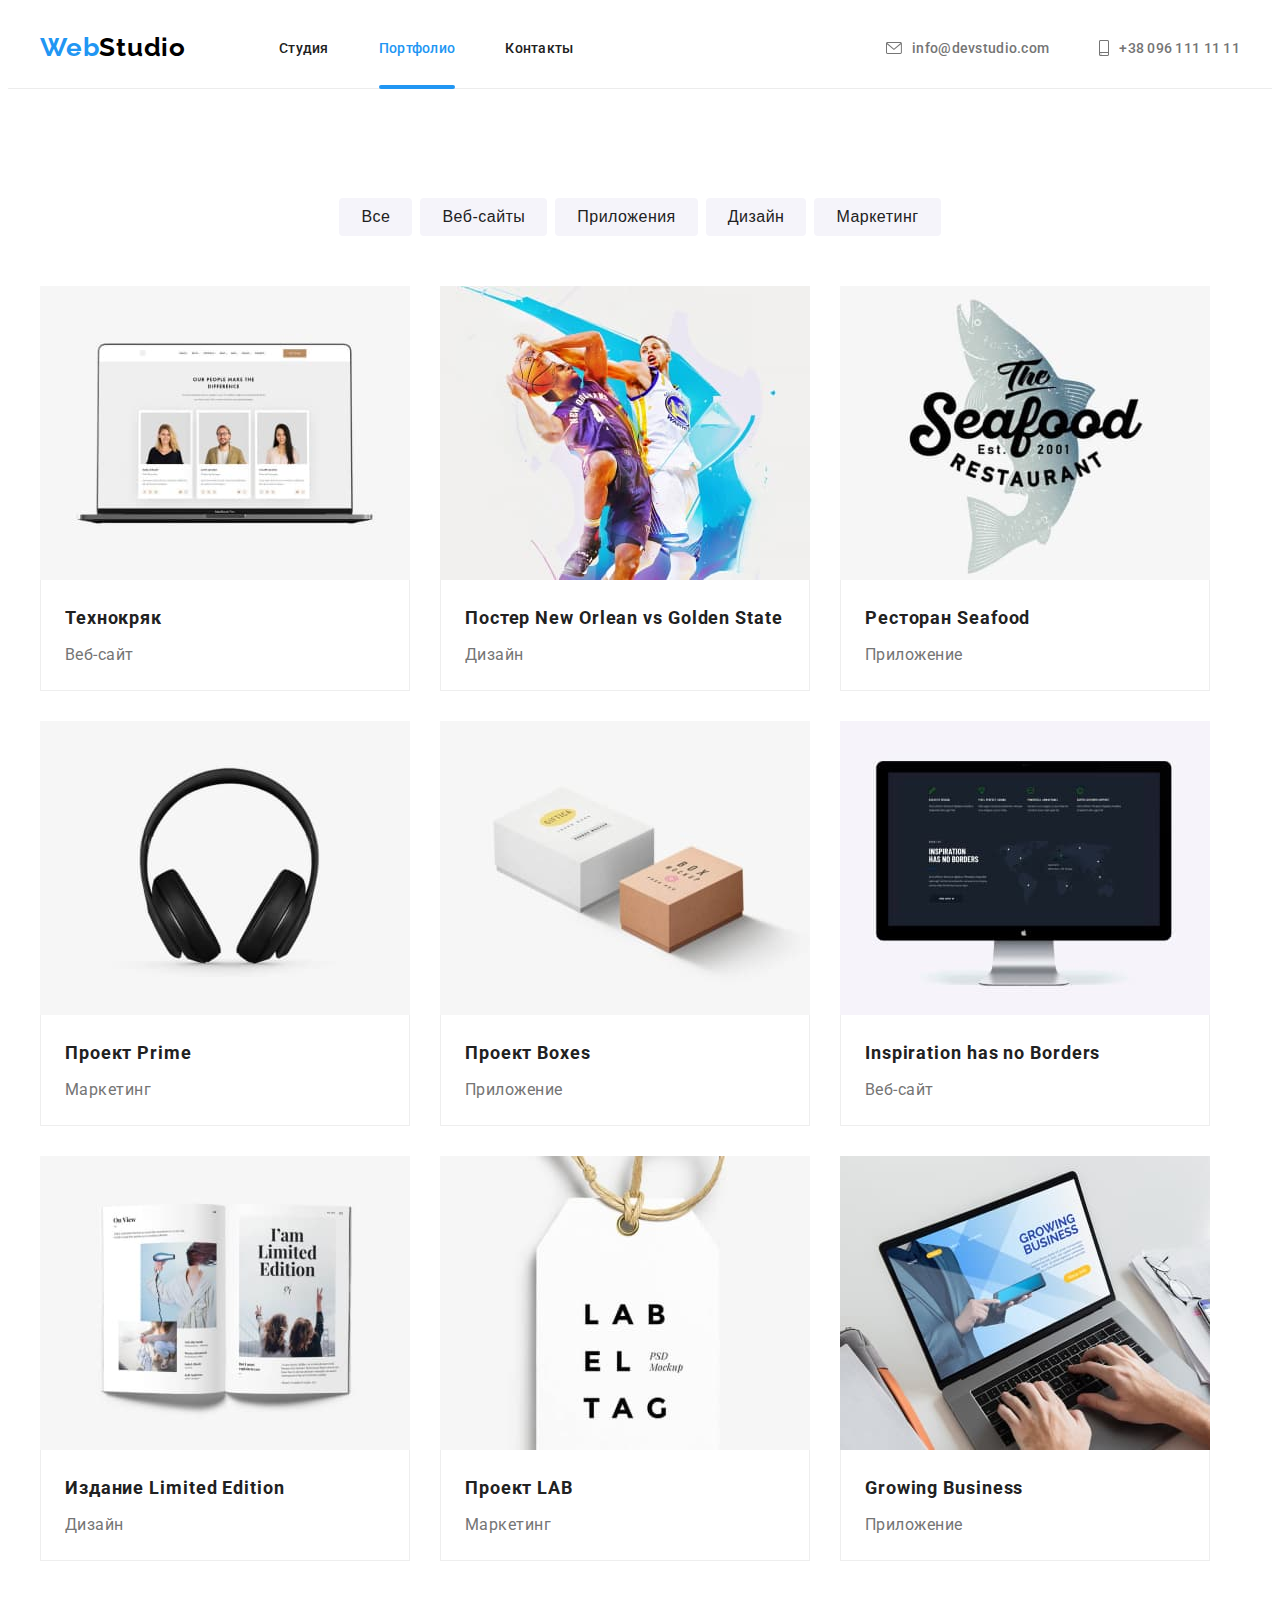
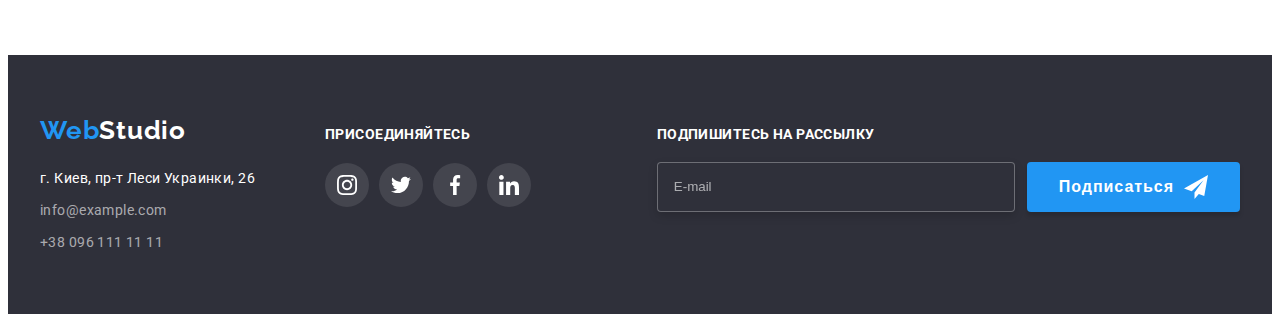
==== commit 324c66ef: "адаптивная верстка" ====
--- a/portfolio.html
+++ b/portfolio.html
@@ -63,10 +63,10 @@
             </button>
             <ul class="mobile-menu__list list">
                 <li class="mobile-menu__item">
-                    <a class="mobile-menu__link mobile-menu__link--current link " href="./index.html">Студия</a>
+                    <a class="mobile-menu__link link " href="./index.html">Студия</a>
                 </li>
                 <li class="mobile-menu__item">
-                    <a class="mobile-menu__link link" href="./portfolio.html">Портфолио</a>
+                    <a class="mobile-menu__link mobile-menu__link--current link" href="./portfolio.html">Портфолио</a>
                 </li>
                 <li class="mobile-menu__item">
                     <a class="mobile-menu__link link" href="">Контакты</a>
@@ -129,7 +129,18 @@
                     <li class="portfolio-cards__item">
                         <a class="portfolio-cards__link link" href="#">
                             <div class="portfolio-cards__wrapper">
-                                <img src="./img/portfolio-img/Techno.jpg" alt="Технокряк" width="370" height="294">
+                                <picture>
+                                    <source srcset="./img/portfolio-img/desktop_Techno.jpg 1x,
+                                                    ./img/portfolio-img/desktop_Techno@2x.jpg 2x" 
+                                                    media="(min-width: 1200px)"/>
+                                    <source srcset="./img/portfolio-img/tablet_Techno.jpg 1x,
+                                                    ./img/portfolio-img/tablet_Techno@2x.jpg 2x" 
+                                                    media="(min-width: 768px)"/>
+                                    <source srcset="./img/portfolio-img/mobile_Techno.jpg 1x,
+                                                    ./img/portfolio-img/mobile_Techno@2x.jpg 2x" 
+                                                    media="(max-width: 767px)"/>
+                                    <img src="./img/portfolio-img/mobile_Techno.jpg" alt="Технокряк"/>
+                                </picture>
                                 <p class="overlay">Технокряк это современная площадка распространения коронавируса. 
                                     Компании используют эту платформу для цифрового шпионажа и атак на защищённые сервера конкурентов.
                                 </p>
@@ -143,7 +154,18 @@
                     <li class="portfolio-cards__item">
                         <a class="portfolio-cards__link link" href="#">
                             <div class="portfolio-cards__wrapper">
-                                <img src="./img/portfolio-img/poster-NOvsGSV.jpg" alt="Постер New Orlean vs Golden State" width="370" height="294">
+                                <picture>
+                                    <source srcset="./img/portfolio-img/desktop_poster-NOvsGSV.jpg 1x,
+                                                    ./img/portfolio-img/desktop_poster-NOvsGSV@2x.jpg 2x" 
+                                                    media="(min-width: 1200px)"/>
+                                    <source srcset="./img/portfolio-img/tablet_poster-NOvsGSV.jpg 1x,
+                                                    ./img/portfolio-img/tablet_poster-NOvsGSV@2x.jpg 2x" 
+                                                    media="(min-width: 768px)"/>
+                                    <source srcset="./img/portfolio-img/mobile_poster-NOvsGSV.jpg 1x,
+                                                    ./img/portfolio-img/mobile_poster-NOvsGSV@2x.jpg 2x" 
+                                                    media="(max-width: 767px)"/>
+                                    <img src="./img/portfolio-img/mobile_poster-NOvsGSV.jpg" alt="Постер New Orlean vs Golden State"/>
+                                </picture>
                                 <p class="overlay">Технокряк это современная площадка распространения коронавируса. 
                                     Компании используют эту платформу для цифрового шпионажа и атак на защищённые сервера конкурентов.
                                 </p>
@@ -156,7 +178,18 @@
                     <li class="portfolio-cards__item">
                         <a class="portfolio-cards__link link" href="#">
                             <div class="portfolio-cards__wrapper">
-                                <img src="./img/portfolio-img/Seafood.jpg" alt="Ресторан Seafood" width="370" height="294">
+                                <picture>
+                                    <source srcset="./img/portfolio-img/desktop_Seafood.jpg 1x,
+                                                    ./img/portfolio-img/desktop_Seafood@2x.jpg 2x" 
+                                                    media="(min-width: 1200px)"/>
+                                    <source srcset="./img/portfolio-img/tablet_Seafood.jpg 1x,
+                                                    ./img/portfolio-img/tablet_Seafood@2x.jpg 2x" 
+                                                    media="(min-width: 768px)"/>
+                                    <source srcset="./img/portfolio-img/mobile_Seafood.jpg 1x,
+                                                    ./img/portfolio-img/mobile_Seafood@2x.jpg 2x" 
+                                                    media="(max-width: 767px)"/>
+                                    <img src="./img/portfolio-img/mobile_Seafood.jpg" alt="Ресторан Seafood"/>
+                                </picture>
                                 <p class="overlay">Технокряк это современная площадка распространения коронавируса. 
                                     Компании используют эту платформу для цифрового шпионажа и атак на защищённые сервера конкурентов.
                                 </p>
@@ -170,7 +203,18 @@
                     <li class="portfolio-cards__item">
                         <a class="portfolio-cards__link link" href="#">
                             <div class="portfolio-cards__wrapper">
-                                <img src="./img/portfolio-img/headphone.jpg" alt="Проект Prime" width="370" height="294">
+                                <picture>
+                                    <source srcset="./img/portfolio-img/desktop_headphone.jpg 1x,
+                                                    ./img/portfolio-img/desktop_headphone@2x.jpg 2x" 
+                                                    media="(min-width: 1200px)"/>
+                                    <source srcset="./img/portfolio-img/tablet_headphone.jpg 1x,
+                                                    ./img/portfolio-img/tablet_headphone@2x.jpg 2x" 
+                                                    media="(min-width: 768px)"/>
+                                    <source srcset="./img/portfolio-img/mobile_headphone.jpg 1x,
+                                                    ./img/portfolio-img/mobile_headphone@2x.jpg 2x" 
+                                                    media="(max-width: 767px)"/>
+                                    <img src="./img/portfolio-img/mobile_headphone.jpg" alt="Проект Prime"/>
+                                </picture>
                                 <p class="overlay">Технокряк это современная площадка распространения коронавируса. 
                                     Компании используют эту платформу для цифрового шпионажа и атак на защищённые сервера конкурентов.
                                 </p>
@@ -184,7 +228,18 @@
                     <li class="portfolio-cards__item">
                         <a class="portfolio-cards__link link" href="">
                             <div class="portfolio-cards__wrapper">
-                                <img src="./img/portfolio-img/project-boxes.jpg" alt="Проект Boxes" width="370" height="294">
+                                <picture>
+                                    <source srcset="./img/portfolio-img/desktop_project-boxes.jpg 1x,
+                                                    ./img/portfolio-img/desktop_project-boxes@2x.jpg 2x" 
+                                                    media="(min-width: 1200px)"/>
+                                    <source srcset="./img/portfolio-img/tablet_project-boxes.jpg 1x,
+                                                    ./img/portfolio-img/tablet_project-boxes@2x.jpg 2x" 
+                                                    media="(min-width: 768px)"/>
+                                    <source srcset="./img/portfolio-img/mobile_project-boxes.jpg 1x,
+                                                    ./img/portfolio-img/mobile_project-boxes@2x.jpg 2x" 
+                                                    media="(max-width: 767px)"/>
+                                    <img src="./img/portfolio-img/mobile_project-boxes.jpg" alt="Проект Boxes"/>
+                                </picture>
                                 <p class="overlay">Технокряк это современная площадка распространения коронавируса. 
                                     Компании используют эту платформу для цифрового шпионажа и атак на защищённые сервера конкурентов.
                                 </p>
@@ -198,7 +253,18 @@
                     <li class="portfolio-cards__item">
                         <a class="portfolio-cards__link link" href="">
                             <div class="portfolio-cards__wrapper">
-                                <img src="./img/portfolio-img/Inspiration-has-no-Borders.jpg" alt="Inspiration has no Borders" width="370" height="294">
+                                <picture>
+                                    <source srcset="./img/portfolio-img/desktop_Inspiration-has-no-Borders.jpg 1x,
+                                                    ./img/portfolio-img/desktop_Inspiration-has-no-Borders@2x.jpg 2x" 
+                                                    media="(min-width: 1200px)"/>
+                                    <source srcset="./img/portfolio-img/tablet_Inspiration-has-no-Borders.jpg 1x,
+                                                    ./img/portfolio-img/tablet_Inspiration-has-no-Borders@2x.jpg 2x" 
+                                                    media="(min-width: 768px)"/>
+                                    <source srcset="./img/portfolio-img/mobile_Inspiration-has-no-Borders.jpg 1x,
+                                                    ./img/portfolio-img/mobile_Inspiration-has-no-Borders@2x.jpg 2x" 
+                                                    media="(max-width: 767px)"/>
+                                    <img src="./img/portfolio-img/mobile_Inspiration-has-no-Borders.jpg" alt="Inspiration has no Borders"/>
+                                </picture>
                                 <p class="overlay">Технокряк это современная площадка распространения коронавируса. 
                                     Компании используют эту платформу для цифрового шпионажа и атак на защищённые сервера конкурентов.
                                 </p>
@@ -212,7 +278,18 @@
                     <li class="portfolio-cards__item">
                         <a class="portfolio-cards__link link" href="">
                             <div class="portfolio-cards__wrapper">
-                                <img src="./img/portfolio-img/Limited-Edition.jpg" alt="Издание Limited Edition" width="370" height="294">
+                                <picture>
+                                    <source srcset="./img/portfolio-img/desktop_Limited-Edition.jpg 1x,
+                                                    ./img/portfolio-img/desktop_Limited-Edition@2x.jpg 2x" 
+                                                    media="(min-width: 1200px)"/>
+                                    <source srcset="./img/portfolio-img/tablet_Limited-Edition.jpg 1x,
+                                                    ./img/portfolio-img/tablet_Limited-Edition@2x.jpg 2x" 
+                                                    media="(min-width: 768px)"/>
+                                    <source srcset="./img/portfolio-img/mobile_Limited-Edition.jpg 1x,
+                                                    ./img/portfolio-img/mobile_Limited-Edition@2x.jpg 2x" 
+                                                    media="(max-width: 767px)"/>
+                                    <img src="./img/portfolio-img/mobile_Limited-Edition.jpg" alt="Издание Limited Edition"/>
+                                </picture>
                                 <p class="overlay">Технокряк это современная площадка распространения коронавируса. 
                                     Компании используют эту платформу для цифрового шпионажа и атак на защищённые сервера конкурентов.
                                 </p>
@@ -226,7 +303,18 @@
                     <li class="portfolio-cards__item">
                         <a class="portfolio-cards__link link" href="">
                             <div class="portfolio-cards__wrapper">
-                                <img src="./img/portfolio-img/LAB.jpg" alt="Проект LAB" width="370" height="294">
+                                <picture>
+                                    <source srcset="./img/portfolio-img/desktop_LAB.jpg 1x,
+                                                    ./img/portfolio-img/desktop_LAB@2x.jpg 2x" 
+                                                    media="(min-width: 1200px)"/>
+                                    <source srcset="./img/portfolio-img/tablet_LAB.jpg 1x,
+                                                    ./img/portfolio-img/tablet_LAB@2x.jpg 2x" 
+                                                    media="(min-width: 768px)"/>
+                                    <source srcset="./img/portfolio-img/mobile_LAB.jpg 1x,
+                                                    ./img/portfolio-img/mobile_LAB@2x.jpg 2x" 
+                                                    media="(max-width: 767px)"/>
+                                    <img src="./img/portfolio-img/mobile_LAB.jpg" alt="Проект LAB"/>
+                                </picture>
                                 <p class="overlay">Технокряк это современная площадка распространения коронавируса. 
                                     Компании используют эту платформу для цифрового шпионажа и атак на защищённые сервера конкурентов.
                                 </p>
@@ -240,7 +328,18 @@
                     <li class="portfolio-cards__item">
                         <a class="portfolio-cards__link link" href="">
                             <div class="portfolio-cards__wrapper">
-                                <img src="./img/portfolio-img/Growing-Business.jpg" alt="Growing Business" width="370" height="294">
+                                <picture>
+                                    <source srcset="./img/portfolio-img/desktop_Growing-Business.jpg 1x,
+                                                    ./img/portfolio-img/desktop_Growing-Business@2x.jpg 2x" 
+                                                    media="(min-width: 1200px)"/>
+                                    <source srcset="./img/portfolio-img/tablet_Growing-Business.jpg 1x,
+                                                    ./img/portfolio-img/tablet_Growing-Business@2x.jpg 2x" 
+                                                    media="(min-width: 768px)"/>
+                                    <source srcset="./img/portfolio-img/mobile_Growing-Business.jpg 1x,
+                                                    ./img/portfolio-img/mobile_Growing-Business@2x.jpg 2x" 
+                                                    media="(max-width: 767px)"/>
+                                    <img src="./img/portfolio-img/mobile_Growing-Business.jpg" alt="Growing-Business"/>
+                                </picture>
                                 <p class="overlay">Технокряк это современная площадка распространения коронавируса. 
                                     Компании используют эту платформу для цифрового шпионажа и атак на защищённые сервера конкурентов.
                                 </p>
@@ -255,58 +354,60 @@
             </div>
         </section>
     </main>
-<!--     <footer class="footer">
+    <footer class="footer">
         <div class="footer__container container">
-            <div class="footer__address">
-                <a class="logo footer__logo link" href="/index.html" lang="en"> 
-                    <span class="web">Web</span>Studio
-                </a>
-                <address class="address">
-                    <ul class="address__list list">
-                        <li class="address__link list">
-                            <a class="map__link link" href="https://goo.gl/maps/UGEpoh52W3yYsYzf7" target="_blank" rel="noopener noreferrer">г. Киев, пр-т Леси Украинки, 26</a>
+            <div class="footer-wrapper">
+                <div class="footer__address">
+                    <a class="logo footer__logo link" href="/index.html" lang="en"> 
+                        <span class="web">Web</span>Studio
+                    </a>
+                    <address class="address">
+                        <ul class="address__list list">
+                            <li class="address__link list">
+                                <a class="map__link link" href="https://goo.gl/maps/UGEpoh52W3yYsYzf7" target="_blank" rel="noopener noreferrer">г. Киев, пр-т Леси Украинки, 26</a>
+                            </li>
+                            <li class="address__link list">
+                                <a class="mail__link-footer link" href="mailto:info@example.com">info@example.com</a>
+                            </li>
+                            <li class="address__link list">
+                                <a class="tel__link-footer link" href="tel:+380961111111">+38 096 111 11 11</a>
+                            </li>
+                        </ul>
+                    </address>
+                </div>
+                <div class="footer-icon">
+                    <b class="footer-social">ПРИСОЕДИНЯЙТЕСЬ</b>
+                    <ul class="social__list footer-social__list">
+                        <li class="footer-social__item list">
+                            <a href="" class="social__link footer-social__link link">
+                                <svg class="footer-social__icon" Width="20" Height="20">
+                                    <use href="./img/sprite.svg#icon-instagram"></use>
+                                </svg>
+                            </a>
                         </li>
-                        <li class="address__link list">
-                            <a class="mail__link-footer link" href="mailto:info@example.com">info@example.com</a>
+                        <li class="footer-social__item list">
+                            <a href="" class="social__link footer-social__link link">
+                                <svg class="footer-social__icon" Width="20" Height="20">
+                                    <use href="./img/sprite.svg#icon-twitter"></use>
+                                </svg>
+                            </a>
                         </li>
-                        <li class="address__link list">
-                            <a class="tel__link-footer link" href="tel:+380961111111">+38 096 111 11 11</a>
+                        <li class="footer-social__item list">
+                            <a href="" class="social__link footer-social__link link">
+                                <svg class="footer-social__icon" Width="20" Height="20">
+                                    <use href="./img/sprite.svg#icon-facebook"></use>
+                                </svg>
+                            </a>
+                        </li>
+                        <li class="footer-social__item list">
+                            <a href="" class="social__link footer-social__link link">
+                                <svg class="footer-social__icon" Width="20" Height="20">
+                                    <use href="./img/sprite.svg#icon-linkedin"></use>
+                                </svg>
+                            </a>
                         </li>
                     </ul>
-                </address>
-            </div>
-            <div class="footer-icon">
-                <b class="footer-social">ПРИСОЕДИНЯЙТЕСЬ</b>
-                <ul class="social__list footer-social__list">
-                    <li class="footer-social__item list">
-                        <a href="" class="social__link footer-social__link link">
-                            <svg class="footer-social__icon" Width="20" Height="20">
-                                <use href="./img/sprite.svg#icon-instagram"></use>
-                            </svg>
-                        </a>
-                    </li>
-                    <li class="footer-social__item list">
-                        <a href="" class="social__link footer-social__link link">
-                            <svg class="footer-social__icon" Width="20" Height="20">
-                                <use href="./img/sprite.svg#icon-twitter"></use>
-                            </svg>
-                        </a>
-                    </li>
-                    <li class="footer-social__item list">
-                        <a href="" class="social__link footer-social__link link">
-                            <svg class="footer-social__icon" Width="20" Height="20">
-                                <use href="./img/sprite.svg#icon-facebook"></use>
-                            </svg>
-                        </a>
-                    </li>
-                    <li class="footer-social__item list">
-                        <a href="" class="social__link footer-social__link link">
-                            <svg class="footer-social__icon" Width="20" Height="20">
-                                <use href="./img/sprite.svg#icon-linkedin"></use>
-                            </svg>
-                        </a>
-                    </li>
-                </ul>
+                </div> 
             </div>
             <div class="subscription">
                 <b class="footer-social">ПОДПИШИТЕСЬ НА РАССЫЛКУ</b>
@@ -322,6 +423,6 @@
                 </form>
             </div>
         </div>
-    </footer> -->
+    </footer>
 </body>
 </html>--- a/css/main.min.css
+++ b/css/main.min.css
@@ -1,2 +1,2 @@
-:root{--main-font: "Roboto", sans-serif;--second-font: "Raleway", sans-serif;--main-color: #ffffff;--second-color: #2196f3;--bottom-background: #188ce8;--text-color: #212121;--second-text-color: #757575;--second-background: #2F303A;--team-background: #F5F4FA;--navigation__logo: #000000;--footer-logo: #ffffff;--icon-color: #AFB1B8;--section-pb: 94px;--section-pt: 94px;--main-animation: 250ms cubic-bezier(0.4, 0, 0.2, 1)}.visually-hidden{position:absolute !important;clip:rect(1px 1px 1px 1px);clip:rect(1px, 1px, 1px, 1px);padding:0 !important;border:0 !important;height:1px !important;width:1px !important;overflow:hidden}.section{padding-top:var(--section-pt);padding-bottom:var(--section-pb)}.body{font-family:var(--main-font);font-weight:400;background:var(--main-color)}h1,h2,h3,h4,h5,h6,p,b{margin:0}ul,ol{margin:0;padding:0}img{display:block}.link{text-decoration:none}.list{list-style:none}.address,.footer-social{font-style:normal}.container{width:100%;padding-left:15px;padding-right:15px}.header .container{display:flex;align-items:center;justify-content:space-between}@media screen and (min-width: 480px){.container{width:480px;margin:0 auto}}@media screen and (min-width: 768px){.container{width:768px}}@media screen and (min-width: 1200px){.container{width:1200px}}.button{display:block;margin:0 auto;min-width:200px;padding:10px 32px;font-weight:700;font-size:16px;line-height:1.875em;letter-spacing:0.06em;cursor:pointer;color:var(--main-color);background:var(--second-color);box-shadow:0px 4px 4px rgba(0,0,0,0.15);border-radius:4px;border:none}.social__link{display:flex;justify-content:center;align-items:center;width:44px;height:44px;border-radius:50%;transition:background-color var(--main-animation)}.social__link:hover,.social__link:focus{background-color:var(--second-color)}.social__link:hover .social__icon,.social__link:focus .social__icon{fill:#ffffff}.logo{font-family:var(--second-font);font-weight:700;font-size:24px;line-height:1.166em;letter-spacing:0.03em;padding-top:24px;padding-bottom:25px;color:var(--navigation__logo);animation-duration:700ms}.web{color:var(--second-color)}@media screen and (min-width: 768px) and (max-width: 1199px){.logo{margin-right:88px}}@media screen and (min-width: 1200px){.logo{font-size:26px;line-height:1.192em;margin-right:93px}}.title{font-weight:700;font-size:36px;line-height:1.666em;text-align:center;letter-spacing:0.03em;color:var(--text-color);margin-bottom:50px}@media (max-width: 1199px){.title{margin-bottom:30px}}.social__list{display:flex;align-items:center;justify-content:space-between}.social__icon{fill:var(--icon-color);transition:fill var(--main-animation)}.backdrop{position:fixed;top:0;left:0;width:100vw;height:100vh;background-color:rgba(0,0,0,0.1);transition:all 250ms linear}.modal{position:absolute;top:50%;left:50%;transform:translate(-50%, -50%);width:528px;height:581px;background-color:var(--main-color);box-shadow:0px 1px 3px rgba(0,0,0,0.12),0px 1px 1px rgba(0,0,0,0.14),0px 2px 1px rgba(0,0,0,0.2);border-radius:4px;padding:40px}.modal__close-button{align-items:center;position:absolute;top:8px;right:8px;width:30px;height:30px;background:var(--main-color);border:1px solid rgba(0,0,0,0.1);border-radius:50%;cursor:pointer;transition:var(--main-animation)}.modal__close-button:hover,.modal__close-button:focus{fill:var(--second-color)}.is-hidden{opacity:0;visibility:hidden;pointer-events:none}.modal__title{font-weight:700;font-size:20px;line-height:1.15em;letter-spacing:0.03em;color:var(--text-color);margin-bottom:12px}.modal-form{display:flex;flex-direction:column}.modal-form__field{position:relative;font-family:var(--main-font);font-weight:400;font-size:12px;line-height:14px;letter-spacing:0.01em;color:#757575}.modal-form__input{width:100%;height:40px;border:1px solid rgba(33,33,33,0.2);border-radius:4px;padding-left:42px;transition:var(--main-animation)}.modal-form__input:focus{outline:none;border-color:var(--second-color)}.modal-form__input-wrapper{position:relative;display:block;margin-top:4px;margin-bottom:10px}.icon__modal{position:absolute;top:50%;left:12px;transform:translateY(-50%);transition:var(--main-animation)}.modal-form__input:focus+.icon__modal{fill:var(--second-color)}.modal-form__message{width:100%;height:120px;border:1px solid rgba(33,33,33,0.2);border-radius:4px;padding:12px 16px;resize:none;transition:var(--main-animation);margin-top:4px;margin-bottom:20px}.modal-form__message::placeholder{color:rgba(117,117,117,0.5)}.modal-form__message:focus{outline:none;border-color:var(--second-color)}.modal-form__check-desc{font-family:var(--main-font);font-style:normal;font-weight:400;font-size:14px;line-height:24px;letter-spacing:0.03em;color:var(--second-text-color);display:flex;align-items:center;margin-bottom:30px}.modal-form__check-desc::before{display:block;content:"";width:16px;height:15px;border:1px solid #212121;cursor:pointer;margin-right:8px}.modal-form__term:checked+.modal-form__check-desc::before{background-image:url(../img/icon-check.svg);background-position:center;border:none}.modal-form__term:focus+.modal-form__check-desc::before{outline:1px solid #2196F3}.modal-form__contract{text-decoration-line:underline;color:var(--second-color)}.modal__btn{display:block;align-items:center;margin:0 auto;padding:10px 55px;font-family:var(--main-font);font-weight:700;font-size:16px;line-height:30px;letter-spacing:0.06em;cursor:pointer;min-width:200px;color:var(--main-color);background-color:var(--second-color);box-shadow:0px 4px 4px rgba(0,0,0,0.15);border-radius:4px;border:none;transition:var(--main-animation)}.modal__btn:focus,.modal__btn:hover{background-color:var(--bottom-background)}@media screen and (max-width: 767px){.navigation__list{display:none}.list-link{display:none}.burger-btn{background-color:transparent;cursor:pointer;border:none;padding:0;transition:fill var(--main-animation)}.burger-btn:hover,.burger-btn:focus{fill:var(--second-color)}.icon-burger{width:40px;height:40px}.mobile-menu__close-btn{position:absolute;top:10px;right:15px;background-color:transparent;cursor:pointer;border:none;padding:0;transition:fill var(--main-animation)}.mobile-menu__close-btn:hover,.mobile-menu__close-btn:focus{fill:var(--second-color)}.mobile-menu__close-icon{width:40px;height:40px}.mobile-menu{z-index:999;display:flex;flex-direction:column;justify-content:space-between;position:fixed;top:0;left:50%;width:100vw;max-width:480px;height:100vh;padding:48px 40px;background-color:var(--main-color);transform:translateY(-100%) translateX(-50%);transition:transform 250ms linear}.is-open{transform:translateY(0) translateX(-50%)}.mobile-menu__link{font-weight:500;font-size:40px;line-height:1.175em;text-align:center;letter-spacing:0.02em;color:var(--text-color)}.mobile-menu__link:hover,.mobile-menu__link:focus{color:var(--second-color);transform:scaleX(1);opacity:1}.mobile-menu__link--current{color:var(--second-color)}.mobile-menu__item:not(:last-child){margin-bottom:32px}.mobile-menu__contacts{font-weight:500;font-size:34px;line-height:1.333em;letter-spacing:0.02em;margin-top:302px;margin-bottom:64px}.mobile-menu__tel{margin-bottom:32px}.mobile-menu__tel-link{color:var(--second-color)}.mobile-menu__mail-link{color:var(--second-text-color)}.mobile-menu__social{display:flex;flex-wrap:wrap}.mobile-menu__network:not(:last-child){border-right:1px solid rgba(33,33,33,0.2);padding-right:10px}.mobile-menu__network:not(:first-child){padding-left:10px}.mobile-menu__social-link{display:flex;flex-wrap:wrap;font-weight:500;font-size:18px;line-height:1.22em;letter-spacing:0.02em;color:var(--second-color);cursor:pointer}}.header{padding-top:16px;padding-bottom:16px;border-bottom:1px solid #ECECEC}@media screen and (min-width: 768px){.burger-btn{display:none}.mobile-menu{display:none}.header{padding:0}.navigation{display:flex;align-items:center}.navigation__list{display:flex;align-items:center}.navigation__item:not(:last-child){margin-right:50px;position:relative}.navigation__link{font-weight:500;font-size:14px;line-height:1.143em;letter-spacing:0.02em;color:var(--text-color);padding-top:32px;padding-bottom:32px;transition:color var(--main-animation)}.navigation__link:hover,.navigation__link:focus{color:var(--second-color)}.navigation__link--current{color:var(--second-color)}.navigation__link--current::after{content:"";display:block;width:100%;height:4px;background-color:var(--second-color);position:absolute;border-radius:2px;margin-top:28px}.list-link{display:flex;flex-direction:column}.list-link__item:not(:last-child){margin-bottom:10px}.mail-link,.tel-link{font-weight:500;font-size:14px;line-height:1.143em;letter-spacing:0.02em;color:var(--second-text-color);display:flex;align-items:center;padding-top:5px;padding-bottom:5px;transition:color var(--main-animation)}.mail-link:focus,.mail-link:hover,.tel-link:focus,.tel-link:hover{color:var(--second-color)}.mail-link:focus svg,.mail-link:hover svg,.tel-link:focus svg,.tel-link:hover svg{fill:var(--second-color)}.mail-icon{margin-right:10px;fill:var(--second-text-color);transition:fill var(--main-animation)}.tel-icon{margin-right:10px;fill:var(--second-text-color);transition:fill var(--main-animation)}}@media screen and (min-width: 1200px){.list-link{display:flex;flex-direction:row;margin-left:auto}.mail-link,.tel-link{padding-top:10px;padding-bottom:10px}.tel-link__item{margin-left:50px}}.hero{background-image:linear-gradient(to right, rgba(47,48,58,0.4), rgba(47,48,58,0.4)),url(../img/hero.jpg);background-size:cover;background-repeat:no-repeat;background-position:center;background-color:var(--second-background);max-width:1600px;margin:0 auto}.hero .container{padding:200px 0}.hero__title{font-weight:900;font-size:26px;line-height:1.6em;letter-spacing:0.06em;text-transform:uppercase;text-align:center;color:var(--main-color);margin-bottom:30px;margin-left:auto;margin-right:auto}@media (min-width: 1200px){.hero__title{font-size:44px;line-height:1.363em;max-width:696px}}.hero__button{transition:var(--main-animation)}.hero__button:hover,.hero__button:focus{background-color:var(--bottom-background)}.advantages{padding-bottom:0}.advantages__title{font-weight:700;font-size:14px;line-height:1.143em;letter-spacing:0.03em;text-transform:uppercase;color:var(--text-color);margin-bottom:10px}@media (max-width: 768px){.advantages__title{text-align:center}}.advantages__list{margin-top:-30px;margin-left:-30px}@media (min-width: 768px){.advantages__list{display:flex;justify-content:center;flex-wrap:wrap}}.advantages__item{margin-top:30px;margin-left:30px;flex-basis:calc(100% / 4 - 30px)}.advantages__container{display:flex;align-items:center;justify-content:center;height:120px;background-color:var(--team-background);margin-bottom:30px}@media (min-width: 1200px){.advantages__container{width:270px}}.advantages__description{font-size:14px;line-height:1.714em;letter-spacing:0.03em;color:var(--second-text-color)}@media screen and (max-width: 1199px){.we-doing{display:none}}.we-doing__list{display:flex;flex-wrap:wrap;margin-left:-30px;margin-top:-30px}.we-doing__item{flex-basis:calc(100% / 3 - 30px);margin-left:30px;margin-top:30px}.we-doing__wrapper{position:relative}.we-doing__wrapper>.we-doing__overlay{position:absolute;bottom:0%;left:0%;width:100%;padding:27px 0px;font-weight:700;font-size:14px;line-height:16px;text-align:center;letter-spacing:0.03em;text-transform:uppercase;background-color:rgba(47,48,58,0.8);color:var(--main-color)}.team{background:var(--team-background);padding-top:var(--section-pt);padding-bottom:var(--section-pb)}@media (max-width: 1199px){.team{padding-top:60px;padding-bottom:60px}}.team__list{display:flex;flex-wrap:wrap;margin-left:-30px;margin-top:-30px}@media (min-width: 768px){.team__list{justify-content:center}}.team__item{flex-basis:calc(100% / 4 - 30px);margin-left:30px;margin-top:30px;background-color:var(--main-color);box-shadow:0px 1px 3px rgba(0,0,0,0.12),0px 1px 1px rgba(0,0,0,0.14),0px 2px 1px rgba(0,0,0,0.2);border-radius:0px 0px 4px 4px}@media (min-width: 768px){.team__item{flex-basis:calc(100% / 2 - 30px)}}@media (min-width: 1200px){.team__item{flex-basis:calc(100% / 4 - 30px)}}.team__content{padding:30px 32px}.team__name{font-weight:500;font-size:16px;line-height:1.187em;letter-spacing:0.03em;text-align:center;margin-bottom:10px;color:var(--text-color)}.team__position{font-size:16px;line-height:1.187em;letter-spacing:0.03em;text-align:center;color:var(--second-text-color);margin-bottom:16px}.client{padding-top:var(--section-pt);padding-bottom:var(--section-pb)}@media (max-width: 1199px){.client{padding-top:60px;padding-bottom:60px}}.clients__list{display:flex;flex-wrap:wrap;margin-left:-30px;margin-top:-30px}.clients__link{display:flex;justify-content:center;align-items:center;height:90px;border:1px solid #AFB1B8;box-sizing:border-box;border-radius:4px;transition:border-color var(--main-animation)}.clients__link:hover,.clients__link:focus{border-color:#2196F3}.clients__link:hover>.clients__icon,.clients__link:focus>.clients__icon{fill:#2196F3}.clients__icon{display:flex;background-position:center;fill:var(--icon-color);transition:fill var(--main-animation)}.clients__item{flex-basis:calc(100% / 2 - 30px);margin-left:30px;margin-top:30px}@media (min-width: 768px){.clients__item{flex-basis:calc(100% / 3 - 30px)}}@media (min-width: 1200px){.clients__item{flex-basis:calc(100% / 6 - 30px)}}.portfolio__list{display:flex;flex-wrap:wrap;margin-bottom:40px}@media (min-width: 768px){.portfolio__list{margin-bottom:30px;margin-right:auto;margin-left:auto;justify-content:center}}@media (min-width: 1200px){.portfolio__list{margin-bottom:50px}}.portfolio__item{margin-top:15px}.portfolio__item:not(:last-child){margin-right:8px}.portfolio__button{display:block;margin:0 auto;padding:6px 22px;font-weight:500;font-size:16px;line-height:1.625em;letter-spacing:0.03em;cursor:pointer;background-color:var(--team-background);color:var(--text-color);border-radius:4px;border:0;transition:color var(--main-animation),background-color 250ms cubic-bezier(0.4, 0, 0.2, 1),box-shadow var(--main-animation)}.portfolio__button:hover,.portfolio__button:focus{background-color:var(--second-color);color:var(--main-color);box-shadow:0px 3px 1px rgba(0,0,0,0.1),0px 1px 2px rgba(0,0,0,0.08),0px 2px 2px rgba(0,0,0,0.12)}.portfolio-cards__list{display:flex;flex-wrap:wrap;margin-left:-30px;margin-top:-30px}@media (min-width: 768px){.portfolio-cards__list{justify-content:center}}.portfolio-cards__item{margin-left:30px;margin-top:30px;background-color:var(--main-color)}@media (min-width: 768px){.portfolio-cards__item{flex-basis:calc(100% / 2 - 30px)}}@media (min-width: 1200px){.portfolio-cards__item{flex-basis:calc(100% / 4 - 30px)}}.portfolio-cards__link{display:block;transition:box-shadow var(--main-animation)}.portfolio-cards__link:hover,.portfolio-cards__link:focus{box-shadow:0px 1px 1px rgba(0,0,0,0.12),0px 4px 4px rgba(0,0,0,0.06),1px 4px 6px rgba(0,0,0,0.16)}.portfolio-cards__content{padding:20px 24px;border:1px solid #eee;border-top:0;box-sizing:border-box}.title-cards{font-weight:700;font-size:18px;line-height:2em;letter-spacing:0.05em;margin-bottom:4px;color:var(--text-color)}.cards-about{font-size:16px;line-height:1.875em;letter-spacing:0.03em;color:var(--second-text-color)}.portfolio-cards__wrapper{position:relative;overflow:hidden}.overlay{position:absolute;top:0;left:0;height:100%;background-color:rgba(33,150,243,0.9);font-weight:normal;font-size:18px;line-height:28px;letter-spacing:0.03em;color:#ffffff;padding:63px 24px;overflow:auto;transform:translateY(100%);transition:transform var(--main-animation)}.portfolio-cards__link:hover .overlay,.portfolio-cards__link:focus .overlay{transform:translateY(0%)}.footer{margin:0;padding-top:0;padding-bottom:0;background-color:var(--second-background);padding-top:60px;padding-bottom:60px}.footer__logo{color:var(--footer-logo)}.footer__container{display:flex;align-items:baseline}.footer__address{display:block;margin-right:70px}.address{margin-top:20px}.address__link:not(:first-child){margin-top:8px}.map__link{font-size:14px;line-height:1.714em;letter-spacing:0.03em;color:var(--main-color);transition:color 250ms cubic-bezier(0.4, 0, 0.2, 1)}.mail__link-footer,.tel__link-footer{font-size:14px;line-height:1.714em;letter-spacing:0.03em;color:rgba(255,255,255,0.6);transition:color 250ms cubic-bezier(0.4, 0, 0.2, 1)}.map__link:focus,.map__link:hover,.mail__link-footer:focus,.mail__link-footer:hover,.tel__link-footer:focus,.tel__link-footer:hover{color:var(--second-color)}.footer-social{font-family:var(--main-font);font-weight:700;font-size:14px;line-height:16px;letter-spacing:0.03em;text-transform:uppercase;color:var(--main-color)}.footer-social__item:not(:last-child){margin-right:10px}.footer-social__list{margin-top:20px}.footer-social__link{background-color:rgba(255,255,255,0.1)}.footer-social__icon{fill:#fff}.subscription{margin-left:93px}.subscription__form{display:flex;align-items:center;margin-top:20px}.subscription__input{width:358px;height:50px;border:1px solid rgba(255,255,255,0.3);box-sizing:border-box;filter:drop-shadow(0px 4px 4px rgba(0,0,0,0.15));border-radius:4px;background-color:var(--second-background);color:var(--main-color);padding-left:16px}.subscription__input::placeholder{color:rgba(255,255,255,0.6)}.subscription__btn{display:flex;align-items:center;margin-left:12px}.btn__icon{margin-left:10px;fill:var(--main-color)}
+:root{--main-font: "Roboto", sans-serif;--second-font: "Raleway", sans-serif;--main-color: #ffffff;--second-color: #2196f3;--bottom-background: #188ce8;--text-color: #212121;--second-text-color: #757575;--second-background: #2F303A;--team-background: #F5F4FA;--navigation__logo: #000000;--footer-logo: #ffffff;--icon-color: #AFB1B8;--section-pb: 94px;--section-pt: 94px;--main-animation: 250ms cubic-bezier(0.4, 0, 0.2, 1)}.visually-hidden{position:absolute !important;clip:rect(1px 1px 1px 1px);clip:rect(1px, 1px, 1px, 1px);padding:0 !important;border:0 !important;height:1px !important;width:1px !important;overflow:hidden}.section{padding-top:var(--section-pt);padding-bottom:var(--section-pb)}@media (max-width: 1199px){.section{padding-top:60px;padding-bottom:60px}}.body{font-family:var(--main-font);font-weight:400;background:var(--main-color)}h1,h2,h3,h4,h5,h6,p,b{margin:0}ul,ol{margin:0;padding:0}img{display:block}.link{text-decoration:none}.list{list-style:none}.address,.footer-social{font-style:normal}.container{width:100%;padding-left:15px;padding-right:15px}.header .container{display:flex;align-items:center;justify-content:space-between}@media (min-width: 480px){.container{width:480px;margin:0 auto}}@media (min-width: 768px){.container{width:768px}}@media (min-width: 1200px){.container{width:1200px}}.button{display:block;margin:0 auto;min-width:200px;padding:10px 32px;font-weight:700;font-size:16px;line-height:1.875em;letter-spacing:0.06em;cursor:pointer;color:var(--main-color);background:var(--second-color);box-shadow:0px 4px 4px rgba(0,0,0,0.15);border-radius:4px;border:none}.social__link{display:flex;justify-content:center;align-items:center;width:44px;height:44px;border-radius:50%;transition:background-color var(--main-animation)}.social__link:hover,.social__link:focus{background-color:var(--second-color)}.social__link:hover .social__icon,.social__link:focus .social__icon{fill:#ffffff}.logo{font-family:var(--second-font);font-weight:700;font-size:24px;line-height:1.166em;letter-spacing:0.03em;padding-top:24px;padding-bottom:25px;color:var(--navigation__logo);animation-duration:700ms}.web{color:var(--second-color)}@media screen and (min-width: 768px) and (max-width: 1199px){.logo{margin-right:88px}}@media screen and (min-width: 1200px){.logo{font-size:26px;line-height:1.192em;margin-right:93px}}.title{font-weight:700;font-size:36px;line-height:1.666em;text-align:center;letter-spacing:0.03em;color:var(--text-color);margin-bottom:50px}@media (max-width: 1199px){.title{margin-bottom:30px}}.social__list{display:flex;align-items:center;justify-content:space-between}.social__icon{fill:var(--icon-color);transition:fill var(--main-animation)}.backdrop{position:fixed;top:0;left:0;width:100vw;height:100vh;background-color:rgba(0,0,0,0.1);transition:all 250ms linear}.modal{position:absolute;top:50%;left:50%;transform:translate(-50%, -50%);min-width:450px;height:581px;background-color:var(--main-color);box-shadow:0px 1px 3px rgba(0,0,0,0.12),0px 1px 1px rgba(0,0,0,0.14),0px 2px 1px rgba(0,0,0,0.2);border-radius:4px;padding:40px}@media (min-width: 1200px){.modal{max-width:528px}}.modal__close-button{align-items:center;position:absolute;top:8px;right:8px;width:30px;height:30px;background:var(--main-color);border:1px solid rgba(0,0,0,0.1);border-radius:50%;cursor:pointer;transition:var(--main-animation)}.modal__close-button:hover,.modal__close-button:focus{fill:var(--second-color)}.is-hidden{opacity:0;visibility:hidden;pointer-events:none}.modal__title{font-weight:700;font-size:20px;line-height:1.15em;letter-spacing:0.03em;text-align:center;color:var(--text-color);margin-bottom:12px}.modal-form{display:flex;flex-direction:column}.modal-form__field{position:relative;font-family:var(--main-font);font-weight:400;font-size:12px;line-height:14px;letter-spacing:0.01em;color:#757575}.modal-form__input{width:100%;height:40px;border:1px solid rgba(33,33,33,0.2);border-radius:4px;padding-left:42px;transition:var(--main-animation)}.modal-form__input:focus{outline:none;border-color:var(--second-color)}.modal-form__input-wrapper{position:relative;display:block;margin-top:4px;margin-bottom:10px}.icon__modal{position:absolute;top:50%;left:12px;transform:translateY(-50%);transition:var(--main-animation)}.modal-form__input:focus+.icon__modal{fill:var(--second-color)}.modal-form__message{width:100%;height:120px;border:1px solid rgba(33,33,33,0.2);border-radius:4px;padding:12px 16px;resize:none;transition:var(--main-animation);margin-top:4px;margin-bottom:20px}.modal-form__message::placeholder{color:rgba(117,117,117,0.5)}.modal-form__message:focus{outline:none;border-color:var(--second-color)}.modal-form__check-desc{font-family:var(--main-font);font-style:normal;font-weight:400;font-size:14px;line-height:24px;letter-spacing:0.03em;color:var(--second-text-color);display:flex;flex-wrap:wrap;justify-content:center;align-items:center;margin-bottom:30px}@media (max-width: 1199px){.modal-form__check-desc{font-size:12px;line-height:1.4}}.modal-form__check-desc::before{display:block;content:"";width:16px;height:15px;border:1px solid #212121;cursor:pointer;margin-right:8px}.modal-form__term:checked+.modal-form__check-desc::before{background-image:url(../img/icon-check.svg);background-position:center;border:none}.modal-form__term:focus+.modal-form__check-desc::before{outline:1px solid #2196F3}.modal-form__contract{text-decoration-line:underline;color:var(--second-color)}.modal__btn{display:block;align-items:center;margin:0 auto;padding:10px 55px;font-family:var(--main-font);font-weight:700;font-size:16px;line-height:30px;letter-spacing:0.06em;cursor:pointer;min-width:200px;color:var(--main-color);background-color:var(--second-color);box-shadow:0px 4px 4px rgba(0,0,0,0.15);border-radius:4px;border:none;transition:var(--main-animation)}.modal__btn:focus,.modal__btn:hover{background-color:var(--bottom-background)}@media screen and (max-width: 767px){.navigation__list{display:none}.list-link{display:none}.burger-btn{background-color:transparent;cursor:pointer;border:none;padding:0;transition:fill var(--main-animation)}.burger-btn:hover,.burger-btn:focus{fill:var(--second-color)}.icon-burger{width:40px;height:40px}.mobile-menu__close-btn{position:absolute;top:10px;right:15px;background-color:transparent;cursor:pointer;border:none;padding:0;transition:fill var(--main-animation)}.mobile-menu__close-btn:hover,.mobile-menu__close-btn:focus{fill:var(--second-color)}.mobile-menu__close-icon{width:40px;height:40px}.mobile-menu{display:flex;flex-direction:column;justify-content:space-between;position:fixed;top:0;left:50%;width:100vw;max-width:480px;height:100vh;padding:48px 40px;background-color:var(--main-color);transform:translateY(-100%) translateX(-50%);transition:transform 250ms linear}.is-open{transform:translateY(0) translateX(-50%);z-index:100}.mobile-menu__link{font-weight:500;font-size:40px;line-height:1.175em;text-align:center;letter-spacing:0.02em;color:var(--text-color)}.mobile-menu__link:hover,.mobile-menu__link:focus{color:var(--second-color);transform:scaleX(1);opacity:1}.mobile-menu__link--current{color:var(--second-color)}.mobile-menu__item:not(:last-child){margin-bottom:32px}.mobile-menu__contacts{font-weight:500;font-size:34px;line-height:1.333em;letter-spacing:0.02em;margin-top:auto;margin-bottom:64px}.mobile-menu__tel{margin-bottom:32px}.mobile-menu__tel-link{color:var(--second-color)}.mobile-menu__mail-link{font-size:24px;line-height:1.16em;color:var(--second-text-color)}.mobile-menu__social{display:flex;flex-wrap:wrap}.mobile-menu__network:not(:last-child){border-right:1px solid rgba(33,33,33,0.2);padding-right:10px}.mobile-menu__network:not(:first-child){padding-left:10px}.mobile-menu__social-link{display:flex;flex-wrap:wrap;font-weight:500;font-size:18px;line-height:1.22em;letter-spacing:0.02em;color:var(--second-color);cursor:pointer}}.header{padding-top:16px;padding-bottom:16px;border-bottom:1px solid #ECECEC}@media screen and (min-width: 768px){.burger-btn{display:none}.mobile-menu{display:none}.header{padding:0}.navigation{display:flex;align-items:center}.navigation__list{display:flex;align-items:center}.navigation__item:not(:last-child){margin-right:50px;position:relative}.navigation__link{font-weight:500;font-size:14px;line-height:1.143em;letter-spacing:0.02em;color:var(--text-color);padding-top:32px;padding-bottom:32px;transition:color var(--main-animation)}.navigation__link:hover,.navigation__link:focus{color:var(--second-color)}.navigation__link--current{color:var(--second-color)}.navigation__link--current::after{content:"";display:block;width:100%;height:4px;background-color:var(--second-color);position:absolute;border-radius:2px;margin-top:28px}.list-link{display:flex;flex-direction:column}.list-link__item:not(:last-child){margin-bottom:10px}.mail-link,.tel-link{font-weight:500;font-size:14px;line-height:1.143em;letter-spacing:0.02em;color:var(--second-text-color);display:flex;align-items:center;padding-top:5px;padding-bottom:5px;transition:color var(--main-animation)}.mail-link:focus,.mail-link:hover,.tel-link:focus,.tel-link:hover{color:var(--second-color)}.mail-link:focus svg,.mail-link:hover svg,.tel-link:focus svg,.tel-link:hover svg{fill:var(--second-color)}.mail-icon{margin-right:10px;fill:var(--second-text-color);transition:fill var(--main-animation)}.tel-icon{margin-right:10px;fill:var(--second-text-color);transition:fill var(--main-animation)}}@media screen and (min-width: 1200px){.list-link{display:flex;flex-direction:row;margin-left:auto}.mail-link,.tel-link{padding-top:10px;padding-bottom:10px}.tel-link__item{margin-left:50px}}.hero{background-image:linear-gradient(to right, rgba(47,48,58,0.4), rgba(47,48,58,0.4)),url(../img/mobile-hero.jpg);background-size:cover;background-repeat:no-repeat;background-position:center;background-color:var(--second-background);max-width:1600px;margin:0 auto}@media (min-device-pixel-ratio: 2), (-webkit-min-device-pixel-ratio: 2), (min-resolution: 192dpi), (min-resolution: 2dppx){.hero{background-image:linear-gradient(to left, rgba(47,48,58,0.4), rgba(47,48,58,0.4)),url(../img/mobile-hero@2x.jpg)}}@media (min-width: 481px){.hero{max-width:768px;background-image:linear-gradient(to left, rgba(47,48,58,0.4), rgba(47,48,58,0.4)),url(../img/tablet-hero.jpg)}}@media (min-width: 481px) and (min-device-pixel-ratio: 2), (min-width: 481px) and (-webkit-min-device-pixel-ratio: 2), (min-width: 481px) and (min-resolution: 192dpi), (min-width: 481px) and (min-resolution: 2dppx){.hero{background-image:linear-gradient(to left, rgba(47,48,58,0.4), rgba(47,48,58,0.4)),url(../img/tablet-hero@2x.jpg)}}@media (min-width: 769px){.hero{max-width:1600px;background-image:linear-gradient(to left, rgba(47,48,58,0.4), rgba(47,48,58,0.4)),url(../img/desktop-hero.jpg)}}@media (min-width: 769px) and (min-device-pixel-ratio: 2), (min-width: 769px) and (-webkit-min-device-pixel-ratio: 2), (min-width: 769px) and (min-resolution: 192dpi), (min-width: 769px) and (min-resolution: 2dppx){.hero{background-image:linear-gradient(to left, rgba(47,48,58,0.4), rgba(47,48,58,0.4)),url(../img/desktop-hero@2x.jpg)}}.hero .container{padding:200px 0}.hero__title{padding-left:15px;padding-right:15px;font-weight:900;font-size:26px;line-height:1.6em;letter-spacing:0.06em;text-transform:uppercase;text-align:center;color:var(--main-color);margin-bottom:30px;margin-left:auto;margin-right:auto}@media (min-width: 1200px){.hero__title{font-size:44px;line-height:1.363em;max-width:696px}}.hero__button{transition:var(--main-animation)}.hero__button:hover,.hero__button:focus{background-color:var(--bottom-background)}.advantages{padding-bottom:0}.advantages__title{font-weight:700;font-size:14px;line-height:1.143em;letter-spacing:0.03em;text-transform:uppercase;color:var(--text-color);margin-bottom:10px}@media (max-width: 768px){.advantages__title{text-align:center}}.advantages__list{margin-top:-30px;margin-left:-30px}@media (min-width: 768px){.advantages__list{display:flex;justify-content:center;flex-wrap:wrap}}.advantages__item{margin-top:30px;margin-left:30px;flex-basis:calc(100% / 4 - 30px)}.advantages__container{display:flex;align-items:center;justify-content:center;height:120px;background-color:var(--team-background);margin-bottom:30px}@media (min-width: 1200px){.advantages__container{width:270px}}.advantages__description{font-size:14px;line-height:1.714em;letter-spacing:0.03em;color:var(--second-text-color)}@media screen and (max-width: 1199px){.we-doing{display:none}}.we-doing__list{display:flex;flex-wrap:wrap;margin-left:-30px;margin-top:-30px}.we-doing__item{flex-basis:calc(100% / 3 - 30px);margin-left:30px;margin-top:30px}.we-doing__wrapper{position:relative}.we-doing__wrapper>.we-doing__overlay{position:absolute;bottom:0%;left:0%;width:100%;padding:27px 0px;font-weight:700;font-size:14px;line-height:16px;text-align:center;letter-spacing:0.03em;text-transform:uppercase;background-color:rgba(47,48,58,0.8);color:var(--main-color)}.team{background:var(--team-background);padding-top:var(--section-pt);padding-bottom:var(--section-pb)}@media (max-width: 1199px){.team{padding-top:60px;padding-bottom:60px}}.team__list{margin-left:-30px;margin-top:-30px}@media (min-width: 768px){.team__list{display:flex;flex-wrap:wrap;justify-content:center}}.team__item{flex-basis:calc(100% / 4 - 30px);margin-left:30px;margin-top:30px;background-color:var(--main-color);box-shadow:0px 1px 3px rgba(0,0,0,0.12),0px 1px 1px rgba(0,0,0,0.14),0px 2px 1px rgba(0,0,0,0.2);border-radius:0px 0px 4px 4px}@media (min-width: 768px){.team__item{flex-basis:calc(100% / 2 - 30px)}}@media (min-width: 1200px){.team__item{flex-basis:calc(100% / 4 - 30px)}}.team__content{padding:30px 32px}.team__name{font-weight:500;font-size:16px;line-height:1.187em;letter-spacing:0.03em;text-align:center;margin-bottom:10px;color:var(--text-color)}.team__position{font-size:16px;line-height:1.187em;letter-spacing:0.03em;text-align:center;color:var(--second-text-color);margin-bottom:16px}.client{padding-top:var(--section-pt);padding-bottom:var(--section-pb)}@media (max-width: 1199px){.client{padding-top:60px;padding-bottom:60px}}.clients__list{display:flex;flex-wrap:wrap;margin-left:-30px;margin-top:-30px}.clients__link{display:flex;justify-content:center;align-items:center;height:90px;border:1px solid #AFB1B8;box-sizing:border-box;border-radius:4px;transition:border-color var(--main-animation)}.clients__link:hover,.clients__link:focus{border-color:#2196F3}.clients__link:hover>.clients__icon,.clients__link:focus>.clients__icon{fill:#2196F3}.clients__icon{display:flex;background-position:center;fill:var(--icon-color);transition:fill var(--main-animation)}.clients__item{flex-basis:calc(100% / 2 - 30px);margin-left:30px;margin-top:30px}@media (min-width: 768px){.clients__item{flex-basis:calc(100% / 3 - 30px)}}@media (min-width: 1200px){.clients__item{flex-basis:calc(100% / 6 - 30px)}}.portfolio__list{display:flex;flex-wrap:wrap;margin-bottom:40px}@media (min-width: 768px){.portfolio__list{margin-bottom:30px;justify-content:center}}@media (min-width: 1200px){.portfolio__list{margin-bottom:50px}}.portfolio__item{margin-top:15px}.portfolio__item:not(:last-child){margin-right:8px}.portfolio__button{display:block;margin:0 auto;padding:6px 22px;font-weight:500;font-size:16px;line-height:1.625em;letter-spacing:0.03em;cursor:pointer;background-color:var(--team-background);color:var(--text-color);border-radius:4px;border:0;transition:color var(--main-animation),background-color 250ms cubic-bezier(0.4, 0, 0.2, 1),box-shadow var(--main-animation)}.portfolio__button:hover,.portfolio__button:focus{background-color:var(--second-color);color:var(--main-color);box-shadow:0px 3px 1px rgba(0,0,0,0.1),0px 1px 2px rgba(0,0,0,0.08),0px 2px 2px rgba(0,0,0,0.12)}.portfolio-cards__list{margin-left:-30px;margin-top:-30px}@media (min-width: 768px){.portfolio-cards__list{display:flex;flex-wrap:wrap}}.portfolio-cards__item{margin-left:30px;margin-top:30px;background-color:var(--main-color)}@media (min-width: 768px){.portfolio-cards__item{flex-basis:calc(100% / 2 - 30px)}}@media (min-width: 1200px){.portfolio-cards__item{flex-basis:calc(100% / 4 - 30px)}}.portfolio-cards__link{display:block;transition:box-shadow var(--main-animation)}.portfolio-cards__link:hover,.portfolio-cards__link:focus{box-shadow:0px 1px 1px rgba(0,0,0,0.12),0px 4px 4px rgba(0,0,0,0.06),1px 4px 6px rgba(0,0,0,0.16)}.portfolio-cards__content{padding:20px 24px;border:1px solid #eee;border-top:0;box-sizing:border-box}.title-cards{font-weight:700;font-size:18px;line-height:2em;letter-spacing:0.05em;margin-bottom:4px;color:var(--text-color)}.cards-about{font-size:16px;line-height:1.875em;letter-spacing:0.03em;color:var(--second-text-color)}.portfolio-cards__wrapper{position:relative;overflow:hidden}.overlay{position:absolute;top:0;left:0;height:100%;background-color:rgba(33,150,243,0.9);font-weight:normal;font-size:18px;line-height:28px;letter-spacing:0.03em;color:#ffffff;padding:63px 24px;overflow:auto;transform:translateY(100%);transition:transform var(--main-animation)}.portfolio-cards__link:hover .overlay,.portfolio-cards__link:focus .overlay{transform:translateY(0%)}.footer{margin:0;padding-top:0;padding-bottom:0;background-color:var(--second-background);padding-top:60px;padding-bottom:60px}.footer__logo{color:var(--footer-logo)}@media (min-width: 768px){.footer__logo{margin-right:0}}.footer__container{align-items:baseline}@media (min-width: 1200px){.footer__container{display:flex}}@media (min-width: 768px){.footer-wrapper{display:flex;justify-content:space-around;align-items:baseline}}@media (max-width: 1199px){.footer-wrapper{margin-bottom:60px;text-align:center}}.footer__address{display:inline-block}@media (min-width: 768px){.footer__address{margin-right:70px}}@media (max-width: 767px){.footer__address{margin-bottom:60px}}.address{margin-top:20px}.address__link:not(:first-child){margin-top:8px}.map__link{font-size:14px;line-height:1.714em;letter-spacing:0.03em;color:var(--main-color);transition:color 250ms cubic-bezier(0.4, 0, 0.2, 1)}.mail__link-footer,.tel__link-footer{font-size:14px;line-height:1.714em;letter-spacing:0.03em;color:rgba(255,255,255,0.6);transition:color 250ms cubic-bezier(0.4, 0, 0.2, 1)}.map__link:focus,.map__link:hover,.mail__link-footer:focus,.mail__link-footer:hover,.tel__link-footer:focus,.tel__link-footer:hover{color:var(--second-color)}.footer-icon{min-width:206px}@media (min-width: 1200px){.footer-icon{margin-right:93px}}.footer-social{font-family:var(--main-font);font-weight:700;font-size:14px;line-height:16px;letter-spacing:0.03em;text-transform:uppercase;color:var(--main-color)}@media (max-width: 1199px){.footer-social{display:block;text-align:center}}.footer-social__item:not(:last-child){margin-right:10px}.footer-social__list{justify-content:center;margin-top:20px}.footer-social__link{background-color:rgba(255,255,255,0.1)}.footer-social__icon{fill:#fff}.subscription{display:flex;margin-left:auto;flex-direction:column}@media (max-width: 769px){.subscription{display:block}}.subscription__form{display:flex;margin-top:20px}@media (max-width: 1199px){.subscription__form{display:block;margin-left:auto;margin-right:auto}}.subscription__input{width:358px;height:50px;border:1px solid rgba(255,255,255,0.3);box-sizing:border-box;filter:drop-shadow(0px 4px 4px rgba(0,0,0,0.15));border-radius:4px;background-color:var(--second-background);color:var(--main-color);padding-left:16px}.subscription__input::placeholder{color:rgba(255,255,255,0.6)}@media (max-width: 767px){.subscription__input{width:100%;margin-right:0px}}@media (min-width: 768px) and (max-width: 1199px){.subscription__input{width:450px}}.subscription__btn{display:flex;align-items:center;margin-left:12px}@media (max-width: 1199px){.subscription__btn{margin-left:auto;margin-right:auto;margin-top:20px}}.btn__icon{margin-left:10px;fill:var(--main-color)}
 /*# sourceMappingURL=main.min.css.map */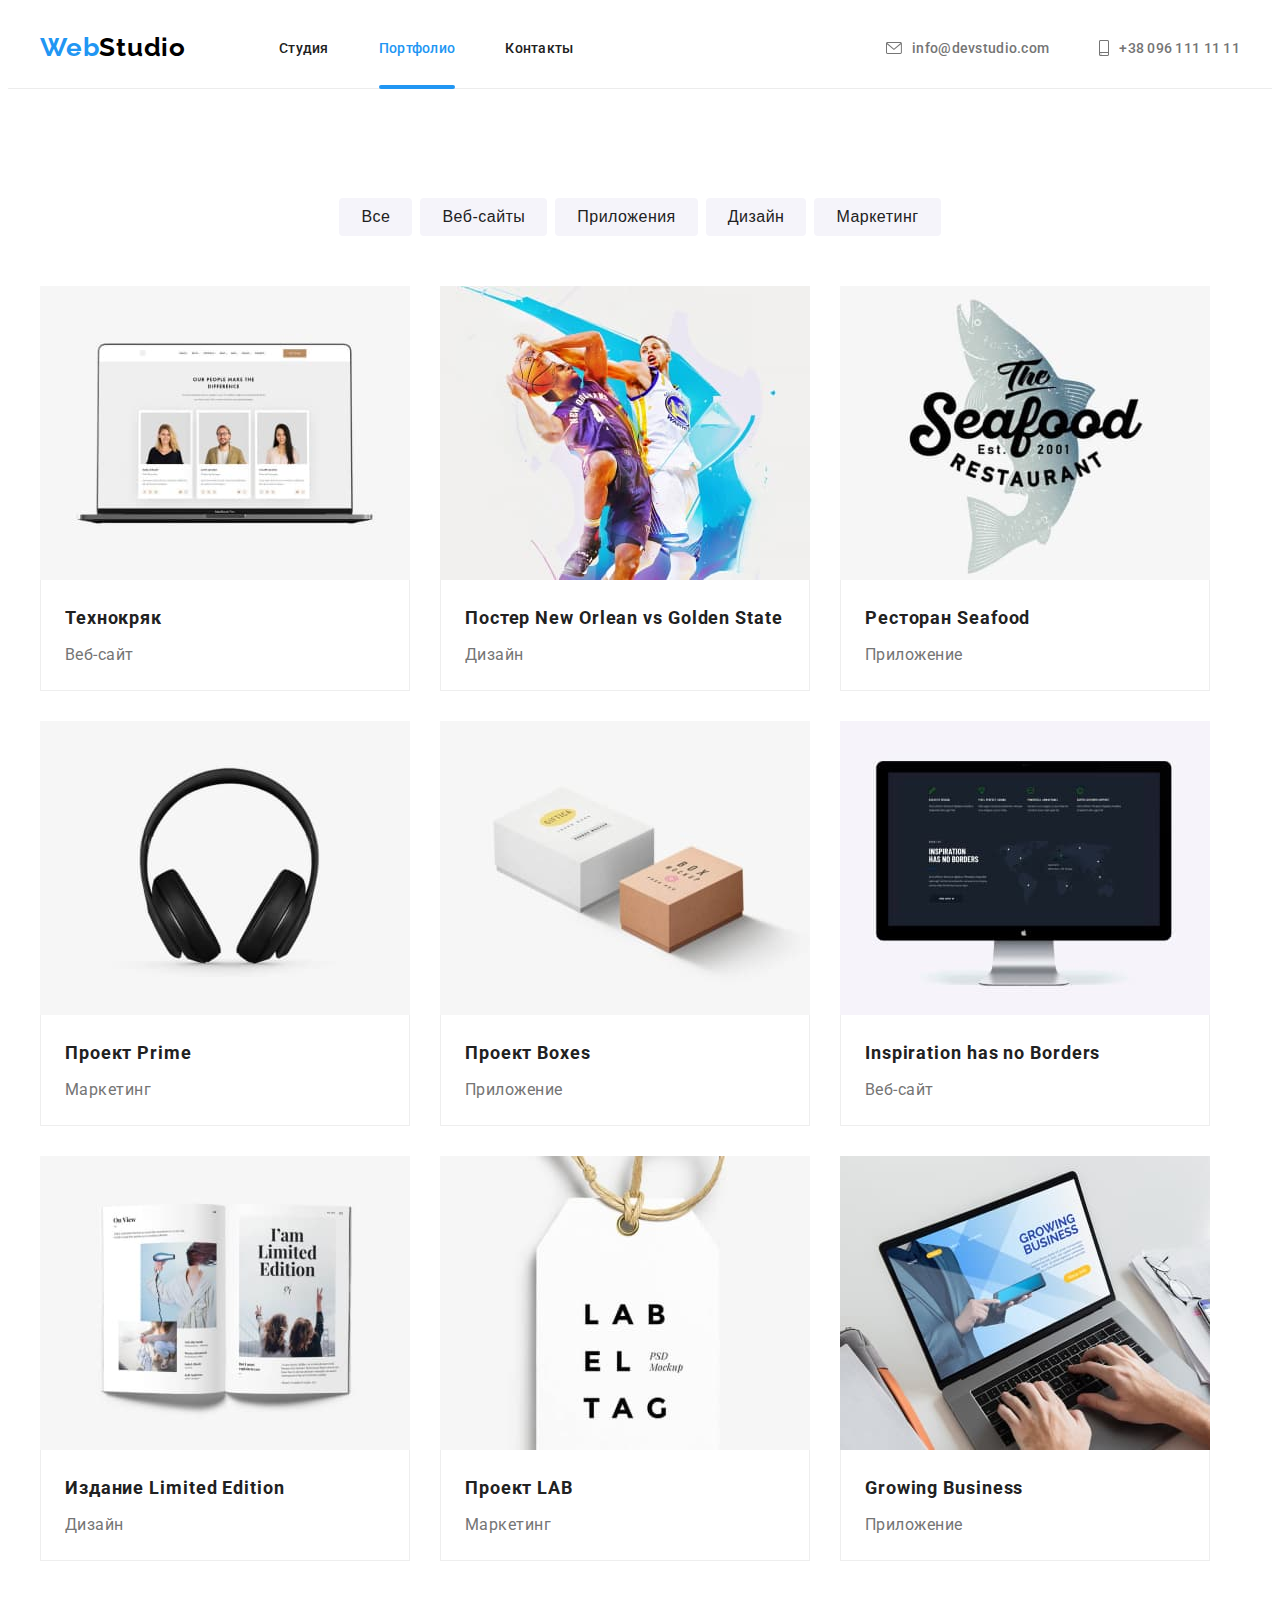
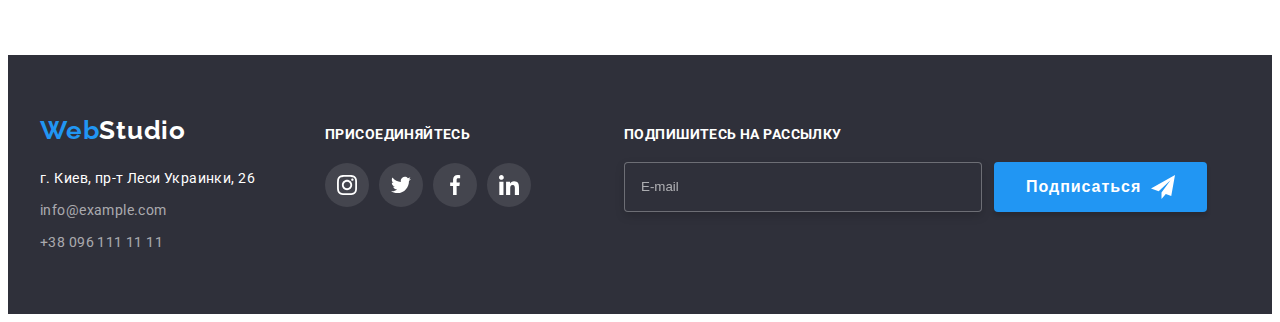
==== commit 997d9894: "мобильно меню в порфолио" ====
--- a/portfolio.html
+++ b/portfolio.html
@@ -72,7 +72,7 @@
                     <a class="mobile-menu__link link" href="">Контакты</a>
                 </li>
             </ul>
-            <ul class="mobile-menu__contacts">
+            <ul class="mobile-menu__contacts list">
                 <li class="mobile-menu__tel">
                     <a class="mobile-menu__tel-link link" href="tel:+380961111111">
                         +38 096 111 11 11
@@ -424,5 +424,7 @@
             </div>
         </div>
     </footer>
+
+    <script src="./js/mobile-menu.js"></script>
 </body>
 </html>--- a/css/main.min.css
+++ b/css/main.min.css
@@ -1,2 +1,2 @@
-:root{--main-font: "Roboto", sans-serif;--second-font: "Raleway", sans-serif;--main-color: #ffffff;--second-color: #2196f3;--bottom-background: #188ce8;--text-color: #212121;--second-text-color: #757575;--second-background: #2F303A;--team-background: #F5F4FA;--navigation__logo: #000000;--footer-logo: #ffffff;--icon-color: #AFB1B8;--section-pb: 94px;--section-pt: 94px;--main-animation: 250ms cubic-bezier(0.4, 0, 0.2, 1)}.visually-hidden{position:absolute !important;clip:rect(1px 1px 1px 1px);clip:rect(1px, 1px, 1px, 1px);padding:0 !important;border:0 !important;height:1px !important;width:1px !important;overflow:hidden}.section{padding-top:var(--section-pt);padding-bottom:var(--section-pb)}@media (max-width: 1199px){.section{padding-top:60px;padding-bottom:60px}}.body{font-family:var(--main-font);font-weight:400;background:var(--main-color)}h1,h2,h3,h4,h5,h6,p,b{margin:0}ul,ol{margin:0;padding:0}img{display:block}.link{text-decoration:none}.list{list-style:none}.address,.footer-social{font-style:normal}.container{width:100%;padding-left:15px;padding-right:15px}.header .container{display:flex;align-items:center;justify-content:space-between}@media (min-width: 480px){.container{width:480px;margin:0 auto}}@media (min-width: 768px){.container{width:768px}}@media (min-width: 1200px){.container{width:1200px}}.button{display:block;margin:0 auto;min-width:200px;padding:10px 32px;font-weight:700;font-size:16px;line-height:1.875em;letter-spacing:0.06em;cursor:pointer;color:var(--main-color);background:var(--second-color);box-shadow:0px 4px 4px rgba(0,0,0,0.15);border-radius:4px;border:none}.social__link{display:flex;justify-content:center;align-items:center;width:44px;height:44px;border-radius:50%;transition:background-color var(--main-animation)}.social__link:hover,.social__link:focus{background-color:var(--second-color)}.social__link:hover .social__icon,.social__link:focus .social__icon{fill:#ffffff}.logo{font-family:var(--second-font);font-weight:700;font-size:24px;line-height:1.166em;letter-spacing:0.03em;padding-top:24px;padding-bottom:25px;color:var(--navigation__logo);animation-duration:700ms}.web{color:var(--second-color)}@media screen and (min-width: 768px) and (max-width: 1199px){.logo{margin-right:88px}}@media screen and (min-width: 1200px){.logo{font-size:26px;line-height:1.192em;margin-right:93px}}.title{font-weight:700;font-size:36px;line-height:1.666em;text-align:center;letter-spacing:0.03em;color:var(--text-color);margin-bottom:50px}@media (max-width: 1199px){.title{margin-bottom:30px}}.social__list{display:flex;align-items:center;justify-content:space-between}.social__icon{fill:var(--icon-color);transition:fill var(--main-animation)}.backdrop{position:fixed;top:0;left:0;width:100vw;height:100vh;background-color:rgba(0,0,0,0.1);transition:all 250ms linear}.modal{position:absolute;top:50%;left:50%;transform:translate(-50%, -50%);min-width:450px;height:581px;background-color:var(--main-color);box-shadow:0px 1px 3px rgba(0,0,0,0.12),0px 1px 1px rgba(0,0,0,0.14),0px 2px 1px rgba(0,0,0,0.2);border-radius:4px;padding:40px}@media (min-width: 1200px){.modal{max-width:528px}}.modal__close-button{align-items:center;position:absolute;top:8px;right:8px;width:30px;height:30px;background:var(--main-color);border:1px solid rgba(0,0,0,0.1);border-radius:50%;cursor:pointer;transition:var(--main-animation)}.modal__close-button:hover,.modal__close-button:focus{fill:var(--second-color)}.is-hidden{opacity:0;visibility:hidden;pointer-events:none}.modal__title{font-weight:700;font-size:20px;line-height:1.15em;letter-spacing:0.03em;text-align:center;color:var(--text-color);margin-bottom:12px}.modal-form{display:flex;flex-direction:column}.modal-form__field{position:relative;font-family:var(--main-font);font-weight:400;font-size:12px;line-height:14px;letter-spacing:0.01em;color:#757575}.modal-form__input{width:100%;height:40px;border:1px solid rgba(33,33,33,0.2);border-radius:4px;padding-left:42px;transition:var(--main-animation)}.modal-form__input:focus{outline:none;border-color:var(--second-color)}.modal-form__input-wrapper{position:relative;display:block;margin-top:4px;margin-bottom:10px}.icon__modal{position:absolute;top:50%;left:12px;transform:translateY(-50%);transition:var(--main-animation)}.modal-form__input:focus+.icon__modal{fill:var(--second-color)}.modal-form__message{width:100%;height:120px;border:1px solid rgba(33,33,33,0.2);border-radius:4px;padding:12px 16px;resize:none;transition:var(--main-animation);margin-top:4px;margin-bottom:20px}.modal-form__message::placeholder{color:rgba(117,117,117,0.5)}.modal-form__message:focus{outline:none;border-color:var(--second-color)}.modal-form__check-desc{font-family:var(--main-font);font-style:normal;font-weight:400;font-size:14px;line-height:24px;letter-spacing:0.03em;color:var(--second-text-color);display:flex;flex-wrap:wrap;justify-content:center;align-items:center;margin-bottom:30px}@media (max-width: 1199px){.modal-form__check-desc{font-size:12px;line-height:1.4}}.modal-form__check-desc::before{display:block;content:"";width:16px;height:15px;border:1px solid #212121;cursor:pointer;margin-right:8px}.modal-form__term:checked+.modal-form__check-desc::before{background-image:url(../img/icon-check.svg);background-position:center;border:none}.modal-form__term:focus+.modal-form__check-desc::before{outline:1px solid #2196F3}.modal-form__contract{text-decoration-line:underline;color:var(--second-color)}.modal__btn{display:block;align-items:center;margin:0 auto;padding:10px 55px;font-family:var(--main-font);font-weight:700;font-size:16px;line-height:30px;letter-spacing:0.06em;cursor:pointer;min-width:200px;color:var(--main-color);background-color:var(--second-color);box-shadow:0px 4px 4px rgba(0,0,0,0.15);border-radius:4px;border:none;transition:var(--main-animation)}.modal__btn:focus,.modal__btn:hover{background-color:var(--bottom-background)}@media screen and (max-width: 767px){.navigation__list{display:none}.list-link{display:none}.burger-btn{background-color:transparent;cursor:pointer;border:none;padding:0;transition:fill var(--main-animation)}.burger-btn:hover,.burger-btn:focus{fill:var(--second-color)}.icon-burger{width:40px;height:40px}.mobile-menu__close-btn{position:absolute;top:10px;right:15px;background-color:transparent;cursor:pointer;border:none;padding:0;transition:fill var(--main-animation)}.mobile-menu__close-btn:hover,.mobile-menu__close-btn:focus{fill:var(--second-color)}.mobile-menu__close-icon{width:40px;height:40px}.mobile-menu{display:flex;flex-direction:column;justify-content:space-between;position:fixed;top:0;left:50%;width:100vw;max-width:480px;height:100vh;padding:48px 40px;background-color:var(--main-color);transform:translateY(-100%) translateX(-50%);transition:transform 250ms linear}.is-open{transform:translateY(0) translateX(-50%);z-index:100}.mobile-menu__link{font-weight:500;font-size:40px;line-height:1.175em;text-align:center;letter-spacing:0.02em;color:var(--text-color)}.mobile-menu__link:hover,.mobile-menu__link:focus{color:var(--second-color);transform:scaleX(1);opacity:1}.mobile-menu__link--current{color:var(--second-color)}.mobile-menu__item:not(:last-child){margin-bottom:32px}.mobile-menu__contacts{font-weight:500;font-size:34px;line-height:1.333em;letter-spacing:0.02em;margin-top:auto;margin-bottom:64px}.mobile-menu__tel{margin-bottom:32px}.mobile-menu__tel-link{color:var(--second-color)}.mobile-menu__mail-link{font-size:24px;line-height:1.16em;color:var(--second-text-color)}.mobile-menu__social{display:flex;flex-wrap:wrap}.mobile-menu__network:not(:last-child){border-right:1px solid rgba(33,33,33,0.2);padding-right:10px}.mobile-menu__network:not(:first-child){padding-left:10px}.mobile-menu__social-link{display:flex;flex-wrap:wrap;font-weight:500;font-size:18px;line-height:1.22em;letter-spacing:0.02em;color:var(--second-color);cursor:pointer}}.header{padding-top:16px;padding-bottom:16px;border-bottom:1px solid #ECECEC}@media screen and (min-width: 768px){.burger-btn{display:none}.mobile-menu{display:none}.header{padding:0}.navigation{display:flex;align-items:center}.navigation__list{display:flex;align-items:center}.navigation__item:not(:last-child){margin-right:50px;position:relative}.navigation__link{font-weight:500;font-size:14px;line-height:1.143em;letter-spacing:0.02em;color:var(--text-color);padding-top:32px;padding-bottom:32px;transition:color var(--main-animation)}.navigation__link:hover,.navigation__link:focus{color:var(--second-color)}.navigation__link--current{color:var(--second-color)}.navigation__link--current::after{content:"";display:block;width:100%;height:4px;background-color:var(--second-color);position:absolute;border-radius:2px;margin-top:28px}.list-link{display:flex;flex-direction:column}.list-link__item:not(:last-child){margin-bottom:10px}.mail-link,.tel-link{font-weight:500;font-size:14px;line-height:1.143em;letter-spacing:0.02em;color:var(--second-text-color);display:flex;align-items:center;padding-top:5px;padding-bottom:5px;transition:color var(--main-animation)}.mail-link:focus,.mail-link:hover,.tel-link:focus,.tel-link:hover{color:var(--second-color)}.mail-link:focus svg,.mail-link:hover svg,.tel-link:focus svg,.tel-link:hover svg{fill:var(--second-color)}.mail-icon{margin-right:10px;fill:var(--second-text-color);transition:fill var(--main-animation)}.tel-icon{margin-right:10px;fill:var(--second-text-color);transition:fill var(--main-animation)}}@media screen and (min-width: 1200px){.list-link{display:flex;flex-direction:row;margin-left:auto}.mail-link,.tel-link{padding-top:10px;padding-bottom:10px}.tel-link__item{margin-left:50px}}.hero{background-image:linear-gradient(to right, rgba(47,48,58,0.4), rgba(47,48,58,0.4)),url(../img/mobile-hero.jpg);background-size:cover;background-repeat:no-repeat;background-position:center;background-color:var(--second-background);max-width:1600px;margin:0 auto}@media (min-device-pixel-ratio: 2), (-webkit-min-device-pixel-ratio: 2), (min-resolution: 192dpi), (min-resolution: 2dppx){.hero{background-image:linear-gradient(to left, rgba(47,48,58,0.4), rgba(47,48,58,0.4)),url(../img/mobile-hero@2x.jpg)}}@media (min-width: 481px){.hero{max-width:768px;background-image:linear-gradient(to left, rgba(47,48,58,0.4), rgba(47,48,58,0.4)),url(../img/tablet-hero.jpg)}}@media (min-width: 481px) and (min-device-pixel-ratio: 2), (min-width: 481px) and (-webkit-min-device-pixel-ratio: 2), (min-width: 481px) and (min-resolution: 192dpi), (min-width: 481px) and (min-resolution: 2dppx){.hero{background-image:linear-gradient(to left, rgba(47,48,58,0.4), rgba(47,48,58,0.4)),url(../img/tablet-hero@2x.jpg)}}@media (min-width: 769px){.hero{max-width:1600px;background-image:linear-gradient(to left, rgba(47,48,58,0.4), rgba(47,48,58,0.4)),url(../img/desktop-hero.jpg)}}@media (min-width: 769px) and (min-device-pixel-ratio: 2), (min-width: 769px) and (-webkit-min-device-pixel-ratio: 2), (min-width: 769px) and (min-resolution: 192dpi), (min-width: 769px) and (min-resolution: 2dppx){.hero{background-image:linear-gradient(to left, rgba(47,48,58,0.4), rgba(47,48,58,0.4)),url(../img/desktop-hero@2x.jpg)}}.hero .container{padding:200px 0}.hero__title{padding-left:15px;padding-right:15px;font-weight:900;font-size:26px;line-height:1.6em;letter-spacing:0.06em;text-transform:uppercase;text-align:center;color:var(--main-color);margin-bottom:30px;margin-left:auto;margin-right:auto}@media (min-width: 1200px){.hero__title{font-size:44px;line-height:1.363em;max-width:696px}}.hero__button{transition:var(--main-animation)}.hero__button:hover,.hero__button:focus{background-color:var(--bottom-background)}.advantages{padding-bottom:0}.advantages__title{font-weight:700;font-size:14px;line-height:1.143em;letter-spacing:0.03em;text-transform:uppercase;color:var(--text-color);margin-bottom:10px}@media (max-width: 768px){.advantages__title{text-align:center}}.advantages__list{margin-top:-30px;margin-left:-30px}@media (min-width: 768px){.advantages__list{display:flex;justify-content:center;flex-wrap:wrap}}.advantages__item{margin-top:30px;margin-left:30px;flex-basis:calc(100% / 4 - 30px)}.advantages__container{display:flex;align-items:center;justify-content:center;height:120px;background-color:var(--team-background);margin-bottom:30px}@media (min-width: 1200px){.advantages__container{width:270px}}.advantages__description{font-size:14px;line-height:1.714em;letter-spacing:0.03em;color:var(--second-text-color)}@media screen and (max-width: 1199px){.we-doing{display:none}}.we-doing__list{display:flex;flex-wrap:wrap;margin-left:-30px;margin-top:-30px}.we-doing__item{flex-basis:calc(100% / 3 - 30px);margin-left:30px;margin-top:30px}.we-doing__wrapper{position:relative}.we-doing__wrapper>.we-doing__overlay{position:absolute;bottom:0%;left:0%;width:100%;padding:27px 0px;font-weight:700;font-size:14px;line-height:16px;text-align:center;letter-spacing:0.03em;text-transform:uppercase;background-color:rgba(47,48,58,0.8);color:var(--main-color)}.team{background:var(--team-background);padding-top:var(--section-pt);padding-bottom:var(--section-pb)}@media (max-width: 1199px){.team{padding-top:60px;padding-bottom:60px}}.team__list{margin-left:-30px;margin-top:-30px}@media (min-width: 768px){.team__list{display:flex;flex-wrap:wrap;justify-content:center}}.team__item{flex-basis:calc(100% / 4 - 30px);margin-left:30px;margin-top:30px;background-color:var(--main-color);box-shadow:0px 1px 3px rgba(0,0,0,0.12),0px 1px 1px rgba(0,0,0,0.14),0px 2px 1px rgba(0,0,0,0.2);border-radius:0px 0px 4px 4px}@media (min-width: 768px){.team__item{flex-basis:calc(100% / 2 - 30px)}}@media (min-width: 1200px){.team__item{flex-basis:calc(100% / 4 - 30px)}}.team__content{padding:30px 32px}.team__name{font-weight:500;font-size:16px;line-height:1.187em;letter-spacing:0.03em;text-align:center;margin-bottom:10px;color:var(--text-color)}.team__position{font-size:16px;line-height:1.187em;letter-spacing:0.03em;text-align:center;color:var(--second-text-color);margin-bottom:16px}.client{padding-top:var(--section-pt);padding-bottom:var(--section-pb)}@media (max-width: 1199px){.client{padding-top:60px;padding-bottom:60px}}.clients__list{display:flex;flex-wrap:wrap;margin-left:-30px;margin-top:-30px}.clients__link{display:flex;justify-content:center;align-items:center;height:90px;border:1px solid #AFB1B8;box-sizing:border-box;border-radius:4px;transition:border-color var(--main-animation)}.clients__link:hover,.clients__link:focus{border-color:#2196F3}.clients__link:hover>.clients__icon,.clients__link:focus>.clients__icon{fill:#2196F3}.clients__icon{display:flex;background-position:center;fill:var(--icon-color);transition:fill var(--main-animation)}.clients__item{flex-basis:calc(100% / 2 - 30px);margin-left:30px;margin-top:30px}@media (min-width: 768px){.clients__item{flex-basis:calc(100% / 3 - 30px)}}@media (min-width: 1200px){.clients__item{flex-basis:calc(100% / 6 - 30px)}}.portfolio__list{display:flex;flex-wrap:wrap;margin-bottom:40px}@media (min-width: 768px){.portfolio__list{margin-bottom:30px;justify-content:center}}@media (min-width: 1200px){.portfolio__list{margin-bottom:50px}}.portfolio__item{margin-top:15px}.portfolio__item:not(:last-child){margin-right:8px}.portfolio__button{display:block;margin:0 auto;padding:6px 22px;font-weight:500;font-size:16px;line-height:1.625em;letter-spacing:0.03em;cursor:pointer;background-color:var(--team-background);color:var(--text-color);border-radius:4px;border:0;transition:color var(--main-animation),background-color 250ms cubic-bezier(0.4, 0, 0.2, 1),box-shadow var(--main-animation)}.portfolio__button:hover,.portfolio__button:focus{background-color:var(--second-color);color:var(--main-color);box-shadow:0px 3px 1px rgba(0,0,0,0.1),0px 1px 2px rgba(0,0,0,0.08),0px 2px 2px rgba(0,0,0,0.12)}.portfolio-cards__list{margin-left:-30px;margin-top:-30px}@media (min-width: 768px){.portfolio-cards__list{display:flex;flex-wrap:wrap}}.portfolio-cards__item{margin-left:30px;margin-top:30px;background-color:var(--main-color)}@media (min-width: 768px){.portfolio-cards__item{flex-basis:calc(100% / 2 - 30px)}}@media (min-width: 1200px){.portfolio-cards__item{flex-basis:calc(100% / 4 - 30px)}}.portfolio-cards__link{display:block;transition:box-shadow var(--main-animation)}.portfolio-cards__link:hover,.portfolio-cards__link:focus{box-shadow:0px 1px 1px rgba(0,0,0,0.12),0px 4px 4px rgba(0,0,0,0.06),1px 4px 6px rgba(0,0,0,0.16)}.portfolio-cards__content{padding:20px 24px;border:1px solid #eee;border-top:0;box-sizing:border-box}.title-cards{font-weight:700;font-size:18px;line-height:2em;letter-spacing:0.05em;margin-bottom:4px;color:var(--text-color)}.cards-about{font-size:16px;line-height:1.875em;letter-spacing:0.03em;color:var(--second-text-color)}.portfolio-cards__wrapper{position:relative;overflow:hidden}.overlay{position:absolute;top:0;left:0;height:100%;background-color:rgba(33,150,243,0.9);font-weight:normal;font-size:18px;line-height:28px;letter-spacing:0.03em;color:#ffffff;padding:63px 24px;overflow:auto;transform:translateY(100%);transition:transform var(--main-animation)}.portfolio-cards__link:hover .overlay,.portfolio-cards__link:focus .overlay{transform:translateY(0%)}.footer{margin:0;padding-top:0;padding-bottom:0;background-color:var(--second-background);padding-top:60px;padding-bottom:60px}.footer__logo{color:var(--footer-logo)}@media (min-width: 768px){.footer__logo{margin-right:0}}.footer__container{align-items:baseline}@media (min-width: 1200px){.footer__container{display:flex}}@media (min-width: 768px){.footer-wrapper{display:flex;justify-content:space-around;align-items:baseline}}@media (max-width: 1199px){.footer-wrapper{margin-bottom:60px;text-align:center}}.footer__address{display:inline-block}@media (min-width: 768px){.footer__address{margin-right:70px}}@media (max-width: 767px){.footer__address{margin-bottom:60px}}.address{margin-top:20px}.address__link:not(:first-child){margin-top:8px}.map__link{font-size:14px;line-height:1.714em;letter-spacing:0.03em;color:var(--main-color);transition:color 250ms cubic-bezier(0.4, 0, 0.2, 1)}.mail__link-footer,.tel__link-footer{font-size:14px;line-height:1.714em;letter-spacing:0.03em;color:rgba(255,255,255,0.6);transition:color 250ms cubic-bezier(0.4, 0, 0.2, 1)}.map__link:focus,.map__link:hover,.mail__link-footer:focus,.mail__link-footer:hover,.tel__link-footer:focus,.tel__link-footer:hover{color:var(--second-color)}.footer-icon{min-width:206px}@media (min-width: 1200px){.footer-icon{margin-right:93px}}.footer-social{font-family:var(--main-font);font-weight:700;font-size:14px;line-height:16px;letter-spacing:0.03em;text-transform:uppercase;color:var(--main-color)}@media (max-width: 1199px){.footer-social{display:block;text-align:center}}.footer-social__item:not(:last-child){margin-right:10px}.footer-social__list{justify-content:center;margin-top:20px}.footer-social__link{background-color:rgba(255,255,255,0.1)}.footer-social__icon{fill:#fff}.subscription{display:flex;margin-left:auto;flex-direction:column}@media (max-width: 769px){.subscription{display:block}}.subscription__form{display:flex;margin-top:20px}@media (max-width: 1199px){.subscription__form{display:block;margin-left:auto;margin-right:auto}}.subscription__input{width:358px;height:50px;border:1px solid rgba(255,255,255,0.3);box-sizing:border-box;filter:drop-shadow(0px 4px 4px rgba(0,0,0,0.15));border-radius:4px;background-color:var(--second-background);color:var(--main-color);padding-left:16px}.subscription__input::placeholder{color:rgba(255,255,255,0.6)}@media (max-width: 767px){.subscription__input{width:100%;margin-right:0px}}@media (min-width: 768px) and (max-width: 1199px){.subscription__input{width:450px}}.subscription__btn{display:flex;align-items:center;margin-left:12px}@media (max-width: 1199px){.subscription__btn{margin-left:auto;margin-right:auto;margin-top:20px}}.btn__icon{margin-left:10px;fill:var(--main-color)}
+:root{--main-font: "Roboto", sans-serif;--second-font: "Raleway", sans-serif;--main-color: #ffffff;--second-color: #2196f3;--bottom-background: #188ce8;--text-color: #212121;--second-text-color: #757575;--second-background: #2F303A;--team-background: #F5F4FA;--navigation__logo: #000000;--footer-logo: #ffffff;--icon-color: #AFB1B8;--section-pb: 94px;--section-pt: 94px;--main-animation: 250ms cubic-bezier(0.4, 0, 0.2, 1)}.visually-hidden{position:absolute !important;clip:rect(1px 1px 1px 1px);clip:rect(1px, 1px, 1px, 1px);padding:0 !important;border:0 !important;height:1px !important;width:1px !important;overflow:hidden}.section{padding-top:var(--section-pt);padding-bottom:var(--section-pb)}@media (max-width: 1199px){.section{padding-top:60px;padding-bottom:60px}}.body{font-family:var(--main-font);font-weight:400;background:var(--main-color)}h1,h2,h3,h4,h5,h6,p,b{margin:0}ul,ol{margin:0;padding:0}img{display:block}.link{text-decoration:none}.list{list-style:none}.address,.footer-social{font-style:normal}.container{width:100%;padding-left:15px;padding-right:15px}.header .container{display:flex;align-items:center;justify-content:space-between}@media (min-width: 480px){.container{width:480px;margin:0 auto}}@media (min-width: 768px){.container{width:768px}}@media (min-width: 1200px){.container{width:1200px}}.button{display:block;margin:0 auto;min-width:200px;padding:10px 32px;font-weight:700;font-size:16px;line-height:1.875em;letter-spacing:0.06em;cursor:pointer;color:var(--main-color);background:var(--second-color);box-shadow:0px 4px 4px rgba(0,0,0,0.15);border-radius:4px;border:none}.social__link{display:flex;justify-content:center;align-items:center;width:44px;height:44px;border-radius:50%;transition:background-color var(--main-animation)}.social__link:hover,.social__link:focus{background-color:var(--second-color)}.social__link:hover .social__icon,.social__link:focus .social__icon{fill:#ffffff}.logo{font-family:var(--second-font);font-weight:700;font-size:24px;line-height:1.166em;letter-spacing:0.03em;padding-top:24px;padding-bottom:25px;color:var(--navigation__logo);animation-duration:700ms}.web{color:var(--second-color)}@media screen and (min-width: 768px) and (max-width: 1199px){.logo{margin-right:88px}}@media screen and (min-width: 1200px){.logo{font-size:26px;line-height:1.192em;margin-right:93px}}.title{font-weight:700;font-size:36px;line-height:1.666em;text-align:center;letter-spacing:0.03em;color:var(--text-color);margin-bottom:50px}@media (max-width: 1199px){.title{margin-bottom:30px}}.social__list{display:flex;align-items:center;justify-content:space-between}.social__icon{fill:var(--icon-color);transition:fill var(--main-animation)}.backdrop{position:fixed;top:0;left:0;width:100vw;height:100vh;background-color:rgba(0,0,0,0.1);transition:all 250ms linear}.modal{position:absolute;top:50%;left:50%;transform:translate(-50%, -50%);min-width:450px;height:581px;background-color:var(--main-color);box-shadow:0px 1px 3px rgba(0,0,0,0.12),0px 1px 1px rgba(0,0,0,0.14),0px 2px 1px rgba(0,0,0,0.2);border-radius:4px;padding:40px}@media (min-width: 1200px){.modal{max-width:528px}}.modal__close-button{align-items:center;position:absolute;top:8px;right:8px;width:30px;height:30px;background:var(--main-color);border:1px solid rgba(0,0,0,0.1);border-radius:50%;cursor:pointer;transition:var(--main-animation)}.modal__close-button:hover,.modal__close-button:focus{fill:var(--second-color)}.is-hidden{opacity:0;visibility:hidden;pointer-events:none}.modal__title{font-weight:700;font-size:20px;line-height:1.15em;letter-spacing:0.03em;text-align:center;color:var(--text-color);margin-bottom:12px}.modal-form{display:flex;flex-direction:column}.modal-form__field{position:relative;font-family:var(--main-font);font-weight:400;font-size:12px;line-height:14px;letter-spacing:0.01em;color:#757575}.modal-form__input{width:100%;height:40px;border:1px solid rgba(33,33,33,0.2);border-radius:4px;padding-left:42px;transition:var(--main-animation)}.modal-form__input:focus{outline:none;border-color:var(--second-color)}.modal-form__input-wrapper{position:relative;display:block;margin-top:4px;margin-bottom:10px}.icon__modal{position:absolute;top:50%;left:12px;transform:translateY(-50%);transition:var(--main-animation)}.modal-form__input:focus+.icon__modal{fill:var(--second-color)}.modal-form__message{width:100%;height:120px;border:1px solid rgba(33,33,33,0.2);border-radius:4px;padding:12px 16px;resize:none;transition:var(--main-animation);margin-top:4px;margin-bottom:20px}.modal-form__message::placeholder{color:rgba(117,117,117,0.5)}.modal-form__message:focus{outline:none;border-color:var(--second-color)}.modal-form__check-desc{font-family:var(--main-font);font-style:normal;font-weight:400;font-size:14px;line-height:24px;letter-spacing:0.03em;color:var(--second-text-color);display:flex;flex-wrap:wrap;justify-content:center;align-items:center;margin-bottom:30px}@media (max-width: 1199px){.modal-form__check-desc{font-size:12px;line-height:1.4}}.modal-form__check-desc::before{display:block;content:"";width:16px;height:15px;border:1px solid #212121;cursor:pointer;margin-right:8px}.modal-form__term:checked+.modal-form__check-desc::before{background-image:url(../img/icon-check.svg);background-position:center;border:none}.modal-form__term:focus+.modal-form__check-desc::before{outline:1px solid #2196F3}.modal-form__contract{text-decoration-line:underline;color:var(--second-color)}.modal__btn{display:block;align-items:center;margin:0 auto;padding:10px 55px;font-family:var(--main-font);font-weight:700;font-size:16px;line-height:30px;letter-spacing:0.06em;cursor:pointer;min-width:200px;color:var(--main-color);background-color:var(--second-color);box-shadow:0px 4px 4px rgba(0,0,0,0.15);border-radius:4px;border:none;transition:var(--main-animation)}.modal__btn:focus,.modal__btn:hover{background-color:var(--bottom-background)}@media screen and (max-width: 767px){.navigation__list{display:none}.list-link{display:none}.burger-btn{background-color:transparent;cursor:pointer;border:none;padding:0;transition:fill var(--main-animation)}.burger-btn:hover,.burger-btn:focus{fill:var(--second-color)}.icon-burger{width:40px;height:40px}.mobile-menu__close-btn{position:absolute;top:10px;right:15px;background-color:transparent;cursor:pointer;border:none;padding:0;transition:fill var(--main-animation)}.mobile-menu__close-btn:hover,.mobile-menu__close-btn:focus{fill:var(--second-color)}.mobile-menu__close-icon{width:40px;height:40px}.mobile-menu{display:flex;flex-direction:column;justify-content:space-between;position:fixed;top:0;left:50%;width:100vw;max-width:480px;height:100vh;padding:48px 40px;background-color:var(--main-color);transform:translateY(-100%) translateX(-50%);transition:transform 250ms linear}.is-open{transform:translateY(0) translateX(-50%);z-index:100}.mobile-menu__link{font-weight:500;font-size:40px;line-height:1.175em;text-align:center;letter-spacing:0.02em;color:var(--text-color)}.mobile-menu__link:hover,.mobile-menu__link:focus{color:var(--second-color);transform:scaleX(1);opacity:1}.mobile-menu__link--current{color:var(--second-color)}.mobile-menu__item:not(:last-child){margin-bottom:32px}.mobile-menu__contacts{font-weight:500;font-size:34px;line-height:1.333em;letter-spacing:0.02em;margin-top:auto;margin-bottom:64px}.mobile-menu__tel{margin-bottom:32px}.mobile-menu__tel-link{color:var(--second-color)}.mobile-menu__mail-link{font-size:24px;line-height:1.16em;color:var(--second-text-color)}.mobile-menu__social{display:flex;flex-wrap:wrap}.mobile-menu__network:not(:last-child){border-right:1px solid rgba(33,33,33,0.2);padding-right:10px}.mobile-menu__network:not(:first-child){padding-left:10px}.mobile-menu__social-link{display:flex;flex-wrap:wrap;font-weight:500;font-size:18px;line-height:1.22em;letter-spacing:0.02em;color:var(--second-color);cursor:pointer}}.header{padding-top:16px;padding-bottom:16px;border-bottom:1px solid #ECECEC}@media screen and (min-width: 768px){.burger-btn{display:none}.mobile-menu{display:none}.header{padding:0}.navigation{display:flex;align-items:center}.navigation__list{display:flex;align-items:center}.navigation__item:not(:last-child){margin-right:50px;position:relative}.navigation__link{font-weight:500;font-size:14px;line-height:1.143em;letter-spacing:0.02em;color:var(--text-color);padding-top:32px;padding-bottom:32px;transition:color var(--main-animation)}.navigation__link:hover,.navigation__link:focus{color:var(--second-color)}.navigation__link--current{color:var(--second-color)}.navigation__link--current::after{content:"";display:block;width:100%;height:4px;background-color:var(--second-color);position:absolute;border-radius:2px;margin-top:28px}.list-link{display:flex;flex-direction:column}.list-link__item:not(:last-child){margin-bottom:10px}.mail-link,.tel-link{font-weight:500;font-size:14px;line-height:1.143em;letter-spacing:0.02em;color:var(--second-text-color);display:flex;align-items:center;padding-top:5px;padding-bottom:5px;transition:color var(--main-animation)}.mail-link:focus,.mail-link:hover,.tel-link:focus,.tel-link:hover{color:var(--second-color)}.mail-link:focus svg,.mail-link:hover svg,.tel-link:focus svg,.tel-link:hover svg{fill:var(--second-color)}.mail-icon{margin-right:10px;fill:var(--second-text-color);transition:fill var(--main-animation)}.tel-icon{margin-right:10px;fill:var(--second-text-color);transition:fill var(--main-animation)}}@media screen and (min-width: 1200px){.list-link{display:flex;flex-direction:row;margin-left:auto}.mail-link,.tel-link{padding-top:10px;padding-bottom:10px}.tel-link__item{margin-left:50px}}.hero{background-image:linear-gradient(to right, rgba(47,48,58,0.4), rgba(47,48,58,0.4)),url(../img/mobile-hero.jpg);background-size:cover;background-repeat:no-repeat;background-position:center;background-color:var(--second-background);max-width:1600px;margin:0 auto}@media (min-device-pixel-ratio: 2), (-webkit-min-device-pixel-ratio: 2), (min-resolution: 192dpi), (min-resolution: 2dppx){.hero{background-image:linear-gradient(to left, rgba(47,48,58,0.4), rgba(47,48,58,0.4)),url(../img/mobile-hero@2x.jpg)}}@media (min-width: 481px){.hero{max-width:768px;background-image:linear-gradient(to left, rgba(47,48,58,0.4), rgba(47,48,58,0.4)),url(../img/tablet-hero.jpg)}}@media (min-width: 481px) and (min-device-pixel-ratio: 2), (min-width: 481px) and (-webkit-min-device-pixel-ratio: 2), (min-width: 481px) and (min-resolution: 192dpi), (min-width: 481px) and (min-resolution: 2dppx){.hero{background-image:linear-gradient(to left, rgba(47,48,58,0.4), rgba(47,48,58,0.4)),url(../img/tablet-hero@2x.jpg)}}@media (min-width: 769px){.hero{max-width:1600px;background-image:linear-gradient(to left, rgba(47,48,58,0.4), rgba(47,48,58,0.4)),url(../img/desktop-hero.jpg)}}@media (min-width: 769px) and (min-device-pixel-ratio: 2), (min-width: 769px) and (-webkit-min-device-pixel-ratio: 2), (min-width: 769px) and (min-resolution: 192dpi), (min-width: 769px) and (min-resolution: 2dppx){.hero{background-image:linear-gradient(to left, rgba(47,48,58,0.4), rgba(47,48,58,0.4)),url(../img/desktop-hero@2x.jpg)}}.hero .container{padding:200px 0}.hero__title{padding-left:15px;padding-right:15px;font-weight:900;font-size:26px;line-height:1.6em;letter-spacing:0.06em;text-transform:uppercase;text-align:center;color:var(--main-color);margin-bottom:30px;margin-left:auto;margin-right:auto}@media (min-width: 1200px){.hero__title{font-size:44px;line-height:1.363em;max-width:696px}}.hero__button{transition:var(--main-animation)}.hero__button:hover,.hero__button:focus{background-color:var(--bottom-background)}.advantages{padding-bottom:0}.advantages__title{font-weight:700;font-size:14px;line-height:1.143em;letter-spacing:0.03em;text-transform:uppercase;color:var(--text-color);margin-bottom:10px}@media (max-width: 768px){.advantages__title{text-align:center}}.advantages__list{margin-top:-30px;margin-left:-30px}@media (min-width: 768px){.advantages__list{display:flex;justify-content:center;flex-wrap:wrap}}.advantages__item{margin-top:30px;margin-left:30px;flex-basis:calc(100% / 4 - 30px)}.advantages__container{display:flex;align-items:center;justify-content:center;height:120px;background-color:var(--team-background);margin-bottom:30px}@media (min-width: 1200px){.advantages__container{width:270px}}.advantages__description{font-size:14px;line-height:1.714em;letter-spacing:0.03em;color:var(--second-text-color)}@media screen and (max-width: 1199px){.we-doing{display:none}}.we-doing__list{display:flex;flex-wrap:wrap;margin-left:-30px;margin-top:-30px}.we-doing__item{flex-basis:calc(100% / 3 - 30px);margin-left:30px;margin-top:30px}.we-doing__wrapper{position:relative}.we-doing__wrapper>.we-doing__overlay{position:absolute;bottom:0%;left:0%;width:100%;padding:27px 0px;font-weight:700;font-size:14px;line-height:16px;text-align:center;letter-spacing:0.03em;text-transform:uppercase;background-color:rgba(47,48,58,0.8);color:var(--main-color)}.team{background:var(--team-background);padding-top:var(--section-pt);padding-bottom:var(--section-pb)}@media (max-width: 1199px){.team{padding-top:60px;padding-bottom:60px}}.team__list{margin-left:-30px;margin-top:-30px}@media (min-width: 768px){.team__list{display:flex;flex-wrap:wrap;justify-content:center}}.team__item{flex-basis:calc(100% / 4 - 30px);margin-left:30px;margin-top:30px;background-color:var(--main-color);box-shadow:0px 1px 3px rgba(0,0,0,0.12),0px 1px 1px rgba(0,0,0,0.14),0px 2px 1px rgba(0,0,0,0.2);border-radius:0px 0px 4px 4px}@media (min-width: 768px){.team__item{flex-basis:calc(100% / 2 - 30px)}}@media (min-width: 1200px){.team__item{flex-basis:calc(100% / 4 - 30px)}}.team__content{padding:30px 32px}.team__name{font-weight:500;font-size:16px;line-height:1.187em;letter-spacing:0.03em;text-align:center;margin-bottom:10px;color:var(--text-color)}.team__position{font-size:16px;line-height:1.187em;letter-spacing:0.03em;text-align:center;color:var(--second-text-color);margin-bottom:16px}.client{padding-top:var(--section-pt);padding-bottom:var(--section-pb)}@media (max-width: 1199px){.client{padding-top:60px;padding-bottom:60px}}.clients__list{display:flex;flex-wrap:wrap;margin-left:-30px;margin-top:-30px}.clients__link{display:flex;justify-content:center;align-items:center;height:90px;border:1px solid #AFB1B8;box-sizing:border-box;border-radius:4px;transition:border-color var(--main-animation)}.clients__link:hover,.clients__link:focus{border-color:#2196F3}.clients__link:hover>.clients__icon,.clients__link:focus>.clients__icon{fill:#2196F3}.clients__icon{display:flex;background-position:center;fill:var(--icon-color);transition:fill var(--main-animation)}.clients__item{flex-basis:calc(100% / 2 - 30px);margin-left:30px;margin-top:30px}@media (min-width: 768px){.clients__item{flex-basis:calc(100% / 3 - 30px)}}@media (min-width: 1200px){.clients__item{flex-basis:calc(100% / 6 - 30px)}}.portfolio__list{display:flex;flex-wrap:wrap;margin-bottom:40px}@media (min-width: 768px){.portfolio__list{margin-bottom:30px;justify-content:center}}@media (min-width: 1200px){.portfolio__list{margin-bottom:50px}}.portfolio__item{margin-top:15px}.portfolio__item:not(:last-child){margin-right:8px}.portfolio__button{display:block;margin:0 auto;padding:6px 22px;font-weight:500;font-size:16px;line-height:1.625em;letter-spacing:0.03em;cursor:pointer;background-color:var(--team-background);color:var(--text-color);border-radius:4px;border:0;transition:color var(--main-animation),background-color 250ms cubic-bezier(0.4, 0, 0.2, 1),box-shadow var(--main-animation)}.portfolio__button:hover,.portfolio__button:focus{background-color:var(--second-color);color:var(--main-color);box-shadow:0px 3px 1px rgba(0,0,0,0.1),0px 1px 2px rgba(0,0,0,0.08),0px 2px 2px rgba(0,0,0,0.12)}.portfolio-cards__list{margin-left:-30px;margin-top:-30px}@media (min-width: 768px){.portfolio-cards__list{display:flex;flex-wrap:wrap}}.portfolio-cards__item{margin-left:30px;margin-top:30px;background-color:var(--main-color)}@media (min-width: 768px){.portfolio-cards__item{flex-basis:calc(100% / 2 - 30px)}}@media (min-width: 1200px){.portfolio-cards__item{flex-basis:calc(100% / 4 - 30px)}}.portfolio-cards__link{display:block;transition:box-shadow var(--main-animation)}.portfolio-cards__link:hover,.portfolio-cards__link:focus{box-shadow:0px 1px 1px rgba(0,0,0,0.12),0px 4px 4px rgba(0,0,0,0.06),1px 4px 6px rgba(0,0,0,0.16)}.portfolio-cards__content{padding:20px 24px;border:1px solid #eee;border-top:0;box-sizing:border-box}.title-cards{font-weight:700;font-size:18px;line-height:2em;letter-spacing:0.05em;margin-bottom:4px;color:var(--text-color)}.cards-about{font-size:16px;line-height:1.875em;letter-spacing:0.03em;color:var(--second-text-color)}.portfolio-cards__wrapper{position:relative;overflow:hidden}.overlay{position:absolute;top:0;left:0;height:100%;background-color:rgba(33,150,243,0.9);font-weight:normal;font-size:18px;line-height:28px;letter-spacing:0.03em;color:#ffffff;padding:63px 24px;overflow:auto;transform:translateY(100%);transition:transform var(--main-animation)}.portfolio-cards__link:hover .overlay,.portfolio-cards__link:focus .overlay{transform:translateY(0%)}.footer{margin:0;padding-top:0;padding-bottom:0;background-color:var(--second-background);padding-top:60px;padding-bottom:60px}.footer__logo{color:var(--footer-logo)}@media (min-width: 768px){.footer__logo{margin-right:0}}.footer__container{align-items:baseline}@media (min-width: 1200px){.footer__container{display:flex}}@media (min-width: 768px){.footer-wrapper{display:flex;justify-content:space-around;align-items:baseline}}@media (max-width: 1199px){.footer-wrapper{margin-bottom:60px;text-align:center}}.footer__address{display:inline-block}@media (min-width: 768px){.footer__address{margin-right:70px}}@media (max-width: 767px){.footer__address{margin-bottom:60px}}.address{margin-top:20px}.address__link:not(:first-child){margin-top:8px}.map__link{font-size:14px;line-height:1.714em;letter-spacing:0.03em;color:var(--main-color);transition:color 250ms cubic-bezier(0.4, 0, 0.2, 1)}.mail__link-footer,.tel__link-footer{font-size:14px;line-height:1.714em;letter-spacing:0.03em;color:rgba(255,255,255,0.6);transition:color 250ms cubic-bezier(0.4, 0, 0.2, 1)}.map__link:focus,.map__link:hover,.mail__link-footer:focus,.mail__link-footer:hover,.tel__link-footer:focus,.tel__link-footer:hover{color:var(--second-color)}.footer-icon{min-width:206px}@media (min-width: 1200px){.footer-icon{margin-right:93px}}.footer-social{font-family:var(--main-font);font-weight:700;font-size:14px;line-height:16px;letter-spacing:0.03em;text-transform:uppercase;color:var(--main-color)}@media (max-width: 1199px){.footer-social{display:block;text-align:center}}.footer-social__item:not(:last-child){margin-right:10px}.footer-social__list{justify-content:center;margin-top:20px}.footer-social__link{background-color:rgba(255,255,255,0.1)}.footer-social__icon{fill:#fff}.subscription{display:flex;flex-direction:column}@media (max-width: 769px){.subscription{display:block}}.subscription__form{display:flex;margin-top:20px}@media (max-width: 1199px){.subscription__form{display:block;margin-left:auto;margin-right:auto}}.subscription__input{width:358px;height:50px;border:1px solid rgba(255,255,255,0.3);box-sizing:border-box;filter:drop-shadow(0px 4px 4px rgba(0,0,0,0.15));border-radius:4px;background-color:var(--second-background);color:var(--main-color);padding-left:16px}.subscription__input::placeholder{color:rgba(255,255,255,0.6)}@media (max-width: 767px){.subscription__input{width:100%;margin-right:0px}}@media (min-width: 768px) and (max-width: 1199px){.subscription__input{width:450px}}.subscription__btn{display:flex;align-items:center;margin-left:12px}@media (max-width: 1199px){.subscription__btn{margin-left:auto;margin-right:auto;margin-top:20px}}.btn__icon{margin-left:10px;fill:var(--main-color)}
 /*# sourceMappingURL=main.min.css.map */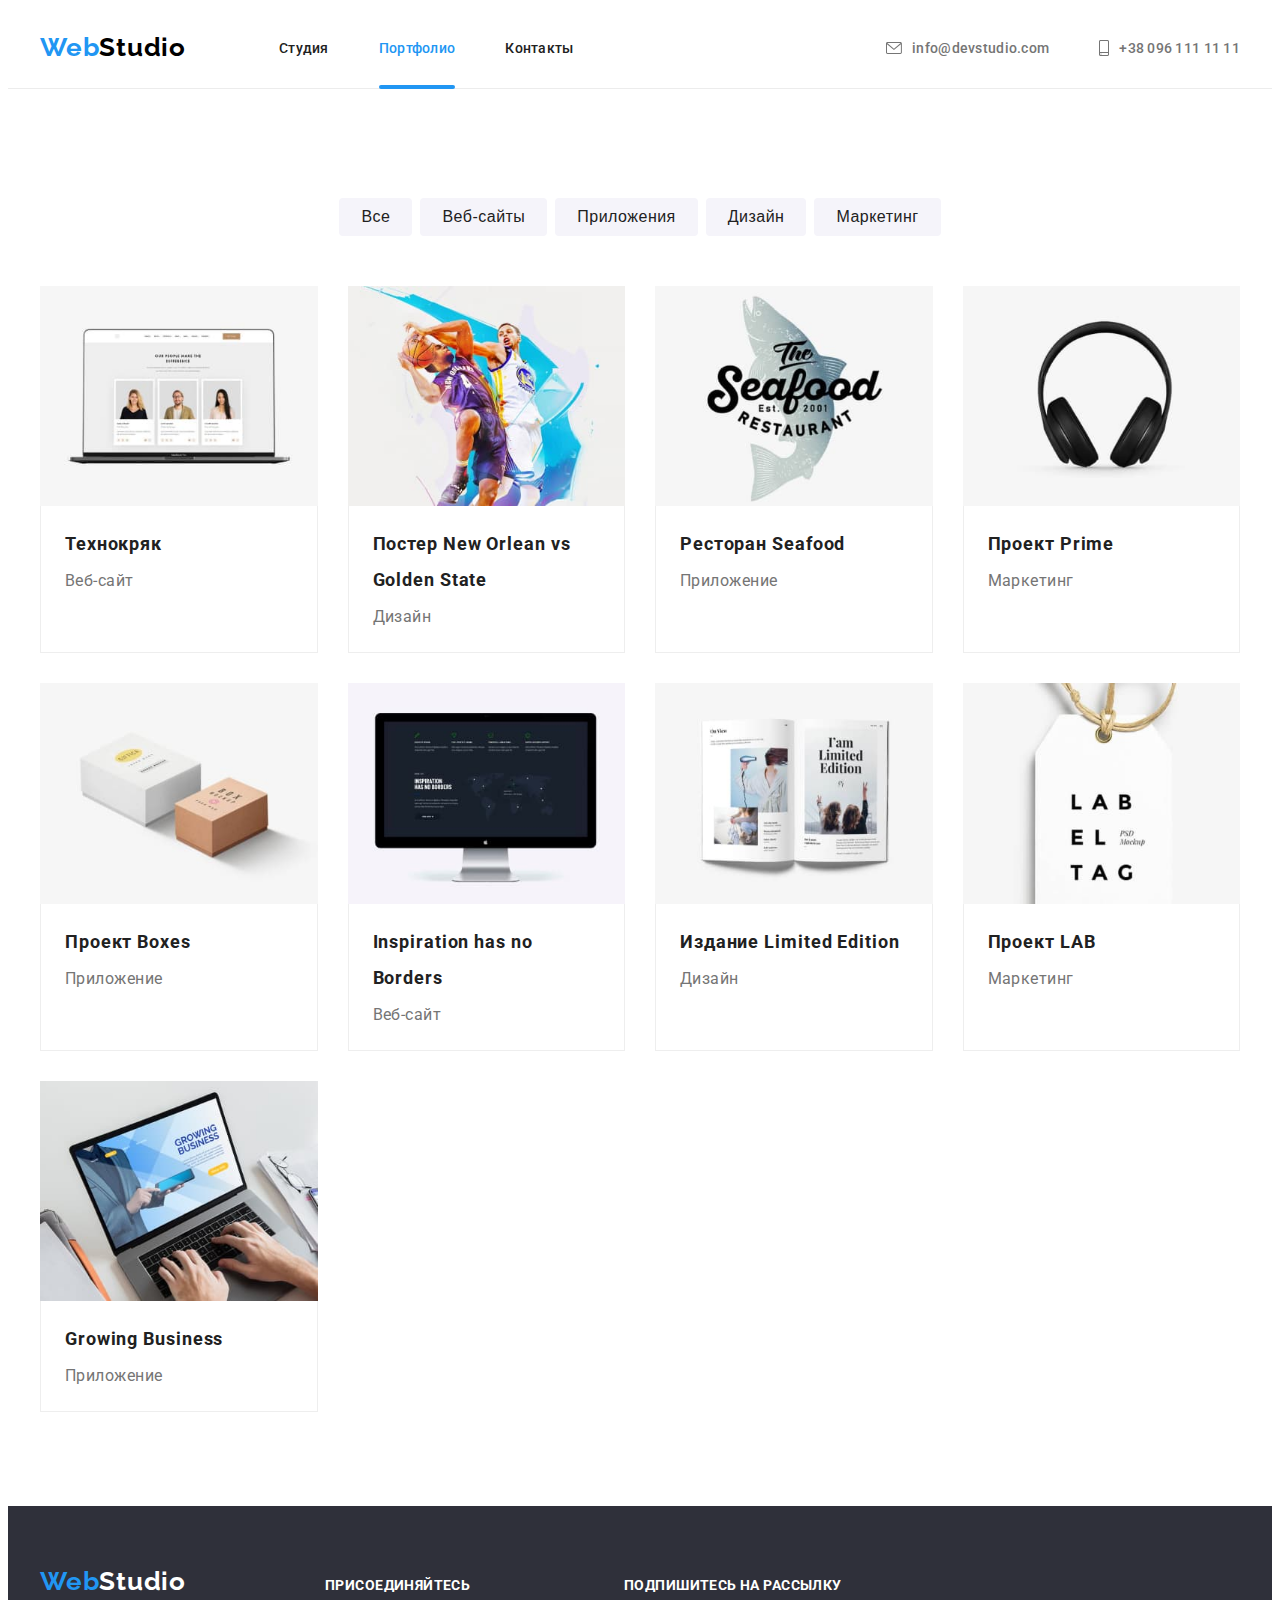
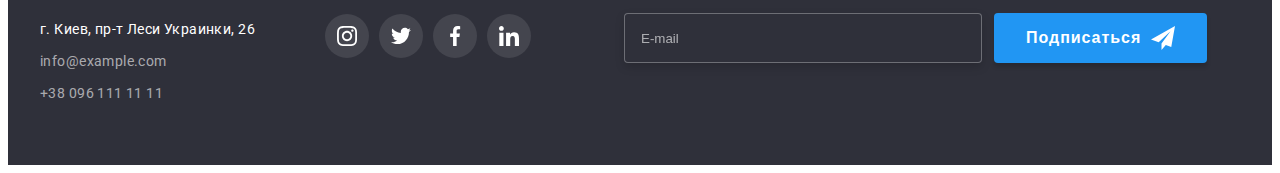
==== commit 8f6c79f6: "исправлены ошибки" ====
--- a/portfolio.html
+++ b/portfolio.html
@@ -34,7 +34,7 @@
                 <li class="mail-link__item">
                     <a class="mail-link link" href="mailto:info@devstudio.com"
                         lang="en">
-                        <svg class="mail-icon" width="16px" height="12px";>
+                        <svg class="mail-icon" width="16px" height="12px">
                             <use href="./img/sprite.svg#icon-envelope"></use>
                         </svg>
                         info@devstudio.com
@@ -138,7 +138,7 @@
                                                     media="(min-width: 768px)"/>
                                     <source srcset="./img/portfolio-img/mobile_Techno.jpg 1x,
                                                     ./img/portfolio-img/mobile_Techno@2x.jpg 2x" 
-                                                    media="(max-width: 767px)"/>
+                                                    media="(min-width: 320px)"/>
                                     <img src="./img/portfolio-img/mobile_Techno.jpg" alt="Технокряк"/>
                                 </picture>
                                 <p class="overlay">Технокряк это современная площадка распространения коронавируса. 
@@ -163,7 +163,7 @@
                                                     media="(min-width: 768px)"/>
                                     <source srcset="./img/portfolio-img/mobile_poster-NOvsGSV.jpg 1x,
                                                     ./img/portfolio-img/mobile_poster-NOvsGSV@2x.jpg 2x" 
-                                                    media="(max-width: 767px)"/>
+                                                    media="(min-width: 320px)"/>
                                     <img src="./img/portfolio-img/mobile_poster-NOvsGSV.jpg" alt="Постер New Orlean vs Golden State"/>
                                 </picture>
                                 <p class="overlay">Технокряк это современная площадка распространения коронавируса. 
@@ -187,7 +187,7 @@
                                                     media="(min-width: 768px)"/>
                                     <source srcset="./img/portfolio-img/mobile_Seafood.jpg 1x,
                                                     ./img/portfolio-img/mobile_Seafood@2x.jpg 2x" 
-                                                    media="(max-width: 767px)"/>
+                                                    media="(min-width: 320px)"/>
                                     <img src="./img/portfolio-img/mobile_Seafood.jpg" alt="Ресторан Seafood"/>
                                 </picture>
                                 <p class="overlay">Технокряк это современная площадка распространения коронавируса. 
@@ -212,7 +212,7 @@
                                                     media="(min-width: 768px)"/>
                                     <source srcset="./img/portfolio-img/mobile_headphone.jpg 1x,
                                                     ./img/portfolio-img/mobile_headphone@2x.jpg 2x" 
-                                                    media="(max-width: 767px)"/>
+                                                    media="(min-width: 320px)"/>
                                     <img src="./img/portfolio-img/mobile_headphone.jpg" alt="Проект Prime"/>
                                 </picture>
                                 <p class="overlay">Технокряк это современная площадка распространения коронавируса. 
@@ -237,7 +237,7 @@
                                                     media="(min-width: 768px)"/>
                                     <source srcset="./img/portfolio-img/mobile_project-boxes.jpg 1x,
                                                     ./img/portfolio-img/mobile_project-boxes@2x.jpg 2x" 
-                                                    media="(max-width: 767px)"/>
+                                                    media="(min-width: 320px)"/>
                                     <img src="./img/portfolio-img/mobile_project-boxes.jpg" alt="Проект Boxes"/>
                                 </picture>
                                 <p class="overlay">Технокряк это современная площадка распространения коронавируса. 
@@ -262,7 +262,7 @@
                                                     media="(min-width: 768px)"/>
                                     <source srcset="./img/portfolio-img/mobile_Inspiration-has-no-Borders.jpg 1x,
                                                     ./img/portfolio-img/mobile_Inspiration-has-no-Borders@2x.jpg 2x" 
-                                                    media="(max-width: 767px)"/>
+                                                    media="(min-width: 320px)"/>
                                     <img src="./img/portfolio-img/mobile_Inspiration-has-no-Borders.jpg" alt="Inspiration has no Borders"/>
                                 </picture>
                                 <p class="overlay">Технокряк это современная площадка распространения коронавируса. 
@@ -287,7 +287,7 @@
                                                     media="(min-width: 768px)"/>
                                     <source srcset="./img/portfolio-img/mobile_Limited-Edition.jpg 1x,
                                                     ./img/portfolio-img/mobile_Limited-Edition@2x.jpg 2x" 
-                                                    media="(max-width: 767px)"/>
+                                                    media="(min-width: 320px)"/>
                                     <img src="./img/portfolio-img/mobile_Limited-Edition.jpg" alt="Издание Limited Edition"/>
                                 </picture>
                                 <p class="overlay">Технокряк это современная площадка распространения коронавируса. 
@@ -312,7 +312,7 @@
                                                     media="(min-width: 768px)"/>
                                     <source srcset="./img/portfolio-img/mobile_LAB.jpg 1x,
                                                     ./img/portfolio-img/mobile_LAB@2x.jpg 2x" 
-                                                    media="(max-width: 767px)"/>
+                                                    media="(min-width: 320px)"/>
                                     <img src="./img/portfolio-img/mobile_LAB.jpg" alt="Проект LAB"/>
                                 </picture>
                                 <p class="overlay">Технокряк это современная площадка распространения коронавируса. 
@@ -337,7 +337,7 @@
                                                     media="(min-width: 768px)"/>
                                     <source srcset="./img/portfolio-img/mobile_Growing-Business.jpg 1x,
                                                     ./img/portfolio-img/mobile_Growing-Business@2x.jpg 2x" 
-                                                    media="(max-width: 767px)"/>
+                                                    media="(min-width: 320px)"/>
                                     <img src="./img/portfolio-img/mobile_Growing-Business.jpg" alt="Growing-Business"/>
                                 </picture>
                                 <p class="overlay">Технокряк это современная площадка распространения коронавируса. 
--- a/css/main.min.css
+++ b/css/main.min.css
@@ -1,2 +1,2 @@
-:root{--main-font: "Roboto", sans-serif;--second-font: "Raleway", sans-serif;--main-color: #ffffff;--second-color: #2196f3;--bottom-background: #188ce8;--text-color: #212121;--second-text-color: #757575;--second-background: #2F303A;--team-background: #F5F4FA;--navigation__logo: #000000;--footer-logo: #ffffff;--icon-color: #AFB1B8;--section-pb: 94px;--section-pt: 94px;--main-animation: 250ms cubic-bezier(0.4, 0, 0.2, 1)}.visually-hidden{position:absolute !important;clip:rect(1px 1px 1px 1px);clip:rect(1px, 1px, 1px, 1px);padding:0 !important;border:0 !important;height:1px !important;width:1px !important;overflow:hidden}.section{padding-top:var(--section-pt);padding-bottom:var(--section-pb)}@media (max-width: 1199px){.section{padding-top:60px;padding-bottom:60px}}.body{font-family:var(--main-font);font-weight:400;background:var(--main-color)}h1,h2,h3,h4,h5,h6,p,b{margin:0}ul,ol{margin:0;padding:0}img{display:block}.link{text-decoration:none}.list{list-style:none}.address,.footer-social{font-style:normal}.container{width:100%;padding-left:15px;padding-right:15px}.header .container{display:flex;align-items:center;justify-content:space-between}@media (min-width: 480px){.container{width:480px;margin:0 auto}}@media (min-width: 768px){.container{width:768px}}@media (min-width: 1200px){.container{width:1200px}}.button{display:block;margin:0 auto;min-width:200px;padding:10px 32px;font-weight:700;font-size:16px;line-height:1.875em;letter-spacing:0.06em;cursor:pointer;color:var(--main-color);background:var(--second-color);box-shadow:0px 4px 4px rgba(0,0,0,0.15);border-radius:4px;border:none}.social__link{display:flex;justify-content:center;align-items:center;width:44px;height:44px;border-radius:50%;transition:background-color var(--main-animation)}.social__link:hover,.social__link:focus{background-color:var(--second-color)}.social__link:hover .social__icon,.social__link:focus .social__icon{fill:#ffffff}.logo{font-family:var(--second-font);font-weight:700;font-size:24px;line-height:1.166em;letter-spacing:0.03em;padding-top:24px;padding-bottom:25px;color:var(--navigation__logo);animation-duration:700ms}.web{color:var(--second-color)}@media screen and (min-width: 768px) and (max-width: 1199px){.logo{margin-right:88px}}@media screen and (min-width: 1200px){.logo{font-size:26px;line-height:1.192em;margin-right:93px}}.title{font-weight:700;font-size:36px;line-height:1.666em;text-align:center;letter-spacing:0.03em;color:var(--text-color);margin-bottom:50px}@media (max-width: 1199px){.title{margin-bottom:30px}}.social__list{display:flex;align-items:center;justify-content:space-between}.social__icon{fill:var(--icon-color);transition:fill var(--main-animation)}.backdrop{position:fixed;top:0;left:0;width:100vw;height:100vh;background-color:rgba(0,0,0,0.1);transition:all 250ms linear}.modal{position:absolute;top:50%;left:50%;transform:translate(-50%, -50%);min-width:450px;height:581px;background-color:var(--main-color);box-shadow:0px 1px 3px rgba(0,0,0,0.12),0px 1px 1px rgba(0,0,0,0.14),0px 2px 1px rgba(0,0,0,0.2);border-radius:4px;padding:40px}@media (min-width: 1200px){.modal{max-width:528px}}.modal__close-button{align-items:center;position:absolute;top:8px;right:8px;width:30px;height:30px;background:var(--main-color);border:1px solid rgba(0,0,0,0.1);border-radius:50%;cursor:pointer;transition:var(--main-animation)}.modal__close-button:hover,.modal__close-button:focus{fill:var(--second-color)}.is-hidden{opacity:0;visibility:hidden;pointer-events:none}.modal__title{font-weight:700;font-size:20px;line-height:1.15em;letter-spacing:0.03em;text-align:center;color:var(--text-color);margin-bottom:12px}.modal-form{display:flex;flex-direction:column}.modal-form__field{position:relative;font-family:var(--main-font);font-weight:400;font-size:12px;line-height:14px;letter-spacing:0.01em;color:#757575}.modal-form__input{width:100%;height:40px;border:1px solid rgba(33,33,33,0.2);border-radius:4px;padding-left:42px;transition:var(--main-animation)}.modal-form__input:focus{outline:none;border-color:var(--second-color)}.modal-form__input-wrapper{position:relative;display:block;margin-top:4px;margin-bottom:10px}.icon__modal{position:absolute;top:50%;left:12px;transform:translateY(-50%);transition:var(--main-animation)}.modal-form__input:focus+.icon__modal{fill:var(--second-color)}.modal-form__message{width:100%;height:120px;border:1px solid rgba(33,33,33,0.2);border-radius:4px;padding:12px 16px;resize:none;transition:var(--main-animation);margin-top:4px;margin-bottom:20px}.modal-form__message::placeholder{color:rgba(117,117,117,0.5)}.modal-form__message:focus{outline:none;border-color:var(--second-color)}.modal-form__check-desc{font-family:var(--main-font);font-style:normal;font-weight:400;font-size:14px;line-height:24px;letter-spacing:0.03em;color:var(--second-text-color);display:flex;flex-wrap:wrap;justify-content:center;align-items:center;margin-bottom:30px}@media (max-width: 1199px){.modal-form__check-desc{font-size:12px;line-height:1.4}}.modal-form__check-desc::before{display:block;content:"";width:16px;height:15px;border:1px solid #212121;cursor:pointer;margin-right:8px}.modal-form__term:checked+.modal-form__check-desc::before{background-image:url(../img/icon-check.svg);background-position:center;border:none}.modal-form__term:focus+.modal-form__check-desc::before{outline:1px solid #2196F3}.modal-form__contract{text-decoration-line:underline;color:var(--second-color)}.modal__btn{display:block;align-items:center;margin:0 auto;padding:10px 55px;font-family:var(--main-font);font-weight:700;font-size:16px;line-height:30px;letter-spacing:0.06em;cursor:pointer;min-width:200px;color:var(--main-color);background-color:var(--second-color);box-shadow:0px 4px 4px rgba(0,0,0,0.15);border-radius:4px;border:none;transition:var(--main-animation)}.modal__btn:focus,.modal__btn:hover{background-color:var(--bottom-background)}@media screen and (max-width: 767px){.navigation__list{display:none}.list-link{display:none}.burger-btn{background-color:transparent;cursor:pointer;border:none;padding:0;transition:fill var(--main-animation)}.burger-btn:hover,.burger-btn:focus{fill:var(--second-color)}.icon-burger{width:40px;height:40px}.mobile-menu__close-btn{position:absolute;top:10px;right:15px;background-color:transparent;cursor:pointer;border:none;padding:0;transition:fill var(--main-animation)}.mobile-menu__close-btn:hover,.mobile-menu__close-btn:focus{fill:var(--second-color)}.mobile-menu__close-icon{width:40px;height:40px}.mobile-menu{display:flex;flex-direction:column;justify-content:space-between;position:fixed;top:0;left:50%;width:100vw;max-width:480px;height:100vh;padding:48px 40px;background-color:var(--main-color);transform:translateY(-100%) translateX(-50%);transition:transform 250ms linear}.is-open{transform:translateY(0) translateX(-50%);z-index:100}.mobile-menu__link{font-weight:500;font-size:40px;line-height:1.175em;text-align:center;letter-spacing:0.02em;color:var(--text-color)}.mobile-menu__link:hover,.mobile-menu__link:focus{color:var(--second-color);transform:scaleX(1);opacity:1}.mobile-menu__link--current{color:var(--second-color)}.mobile-menu__item:not(:last-child){margin-bottom:32px}.mobile-menu__contacts{font-weight:500;font-size:34px;line-height:1.333em;letter-spacing:0.02em;margin-top:auto;margin-bottom:64px}.mobile-menu__tel{margin-bottom:32px}.mobile-menu__tel-link{color:var(--second-color)}.mobile-menu__mail-link{font-size:24px;line-height:1.16em;color:var(--second-text-color)}.mobile-menu__social{display:flex;flex-wrap:wrap}.mobile-menu__network:not(:last-child){border-right:1px solid rgba(33,33,33,0.2);padding-right:10px}.mobile-menu__network:not(:first-child){padding-left:10px}.mobile-menu__social-link{display:flex;flex-wrap:wrap;font-weight:500;font-size:18px;line-height:1.22em;letter-spacing:0.02em;color:var(--second-color);cursor:pointer}}.header{padding-top:16px;padding-bottom:16px;border-bottom:1px solid #ECECEC}@media screen and (min-width: 768px){.burger-btn{display:none}.mobile-menu{display:none}.header{padding:0}.navigation{display:flex;align-items:center}.navigation__list{display:flex;align-items:center}.navigation__item:not(:last-child){margin-right:50px;position:relative}.navigation__link{font-weight:500;font-size:14px;line-height:1.143em;letter-spacing:0.02em;color:var(--text-color);padding-top:32px;padding-bottom:32px;transition:color var(--main-animation)}.navigation__link:hover,.navigation__link:focus{color:var(--second-color)}.navigation__link--current{color:var(--second-color)}.navigation__link--current::after{content:"";display:block;width:100%;height:4px;background-color:var(--second-color);position:absolute;border-radius:2px;margin-top:28px}.list-link{display:flex;flex-direction:column}.list-link__item:not(:last-child){margin-bottom:10px}.mail-link,.tel-link{font-weight:500;font-size:14px;line-height:1.143em;letter-spacing:0.02em;color:var(--second-text-color);display:flex;align-items:center;padding-top:5px;padding-bottom:5px;transition:color var(--main-animation)}.mail-link:focus,.mail-link:hover,.tel-link:focus,.tel-link:hover{color:var(--second-color)}.mail-link:focus svg,.mail-link:hover svg,.tel-link:focus svg,.tel-link:hover svg{fill:var(--second-color)}.mail-icon{margin-right:10px;fill:var(--second-text-color);transition:fill var(--main-animation)}.tel-icon{margin-right:10px;fill:var(--second-text-color);transition:fill var(--main-animation)}}@media screen and (min-width: 1200px){.list-link{display:flex;flex-direction:row;margin-left:auto}.mail-link,.tel-link{padding-top:10px;padding-bottom:10px}.tel-link__item{margin-left:50px}}.hero{background-image:linear-gradient(to right, rgba(47,48,58,0.4), rgba(47,48,58,0.4)),url(../img/mobile-hero.jpg);background-size:cover;background-repeat:no-repeat;background-position:center;background-color:var(--second-background);max-width:1600px;margin:0 auto}@media (min-device-pixel-ratio: 2), (-webkit-min-device-pixel-ratio: 2), (min-resolution: 192dpi), (min-resolution: 2dppx){.hero{background-image:linear-gradient(to left, rgba(47,48,58,0.4), rgba(47,48,58,0.4)),url(../img/mobile-hero@2x.jpg)}}@media (min-width: 481px){.hero{max-width:768px;background-image:linear-gradient(to left, rgba(47,48,58,0.4), rgba(47,48,58,0.4)),url(../img/tablet-hero.jpg)}}@media (min-width: 481px) and (min-device-pixel-ratio: 2), (min-width: 481px) and (-webkit-min-device-pixel-ratio: 2), (min-width: 481px) and (min-resolution: 192dpi), (min-width: 481px) and (min-resolution: 2dppx){.hero{background-image:linear-gradient(to left, rgba(47,48,58,0.4), rgba(47,48,58,0.4)),url(../img/tablet-hero@2x.jpg)}}@media (min-width: 769px){.hero{max-width:1600px;background-image:linear-gradient(to left, rgba(47,48,58,0.4), rgba(47,48,58,0.4)),url(../img/desktop-hero.jpg)}}@media (min-width: 769px) and (min-device-pixel-ratio: 2), (min-width: 769px) and (-webkit-min-device-pixel-ratio: 2), (min-width: 769px) and (min-resolution: 192dpi), (min-width: 769px) and (min-resolution: 2dppx){.hero{background-image:linear-gradient(to left, rgba(47,48,58,0.4), rgba(47,48,58,0.4)),url(../img/desktop-hero@2x.jpg)}}.hero .container{padding:200px 0}.hero__title{padding-left:15px;padding-right:15px;font-weight:900;font-size:26px;line-height:1.6em;letter-spacing:0.06em;text-transform:uppercase;text-align:center;color:var(--main-color);margin-bottom:30px;margin-left:auto;margin-right:auto}@media (min-width: 1200px){.hero__title{font-size:44px;line-height:1.363em;max-width:696px}}.hero__button{transition:var(--main-animation)}.hero__button:hover,.hero__button:focus{background-color:var(--bottom-background)}.advantages{padding-bottom:0}.advantages__title{font-weight:700;font-size:14px;line-height:1.143em;letter-spacing:0.03em;text-transform:uppercase;color:var(--text-color);margin-bottom:10px}@media (max-width: 768px){.advantages__title{text-align:center}}.advantages__list{margin-top:-30px;margin-left:-30px}@media (min-width: 768px){.advantages__list{display:flex;justify-content:center;flex-wrap:wrap}}.advantages__item{margin-top:30px;margin-left:30px;flex-basis:calc(100% / 4 - 30px)}.advantages__container{display:flex;align-items:center;justify-content:center;height:120px;background-color:var(--team-background);margin-bottom:30px}@media (min-width: 1200px){.advantages__container{width:270px}}.advantages__description{font-size:14px;line-height:1.714em;letter-spacing:0.03em;color:var(--second-text-color)}@media screen and (max-width: 1199px){.we-doing{display:none}}.we-doing__list{display:flex;flex-wrap:wrap;margin-left:-30px;margin-top:-30px}.we-doing__item{flex-basis:calc(100% / 3 - 30px);margin-left:30px;margin-top:30px}.we-doing__wrapper{position:relative}.we-doing__wrapper>.we-doing__overlay{position:absolute;bottom:0%;left:0%;width:100%;padding:27px 0px;font-weight:700;font-size:14px;line-height:16px;text-align:center;letter-spacing:0.03em;text-transform:uppercase;background-color:rgba(47,48,58,0.8);color:var(--main-color)}.team{background:var(--team-background);padding-top:var(--section-pt);padding-bottom:var(--section-pb)}@media (max-width: 1199px){.team{padding-top:60px;padding-bottom:60px}}.team__list{margin-left:-30px;margin-top:-30px}@media (min-width: 768px){.team__list{display:flex;flex-wrap:wrap;justify-content:center}}.team__item{flex-basis:calc(100% / 4 - 30px);margin-left:30px;margin-top:30px;background-color:var(--main-color);box-shadow:0px 1px 3px rgba(0,0,0,0.12),0px 1px 1px rgba(0,0,0,0.14),0px 2px 1px rgba(0,0,0,0.2);border-radius:0px 0px 4px 4px}@media (min-width: 768px){.team__item{flex-basis:calc(100% / 2 - 30px)}}@media (min-width: 1200px){.team__item{flex-basis:calc(100% / 4 - 30px)}}.team__content{padding:30px 32px}.team__name{font-weight:500;font-size:16px;line-height:1.187em;letter-spacing:0.03em;text-align:center;margin-bottom:10px;color:var(--text-color)}.team__position{font-size:16px;line-height:1.187em;letter-spacing:0.03em;text-align:center;color:var(--second-text-color);margin-bottom:16px}.client{padding-top:var(--section-pt);padding-bottom:var(--section-pb)}@media (max-width: 1199px){.client{padding-top:60px;padding-bottom:60px}}.clients__list{display:flex;flex-wrap:wrap;margin-left:-30px;margin-top:-30px}.clients__link{display:flex;justify-content:center;align-items:center;height:90px;border:1px solid #AFB1B8;box-sizing:border-box;border-radius:4px;transition:border-color var(--main-animation)}.clients__link:hover,.clients__link:focus{border-color:#2196F3}.clients__link:hover>.clients__icon,.clients__link:focus>.clients__icon{fill:#2196F3}.clients__icon{display:flex;background-position:center;fill:var(--icon-color);transition:fill var(--main-animation)}.clients__item{flex-basis:calc(100% / 2 - 30px);margin-left:30px;margin-top:30px}@media (min-width: 768px){.clients__item{flex-basis:calc(100% / 3 - 30px)}}@media (min-width: 1200px){.clients__item{flex-basis:calc(100% / 6 - 30px)}}.portfolio__list{display:flex;flex-wrap:wrap;margin-bottom:40px}@media (min-width: 768px){.portfolio__list{margin-bottom:30px;justify-content:center}}@media (min-width: 1200px){.portfolio__list{margin-bottom:50px}}.portfolio__item{margin-top:15px}.portfolio__item:not(:last-child){margin-right:8px}.portfolio__button{display:block;margin:0 auto;padding:6px 22px;font-weight:500;font-size:16px;line-height:1.625em;letter-spacing:0.03em;cursor:pointer;background-color:var(--team-background);color:var(--text-color);border-radius:4px;border:0;transition:color var(--main-animation),background-color 250ms cubic-bezier(0.4, 0, 0.2, 1),box-shadow var(--main-animation)}.portfolio__button:hover,.portfolio__button:focus{background-color:var(--second-color);color:var(--main-color);box-shadow:0px 3px 1px rgba(0,0,0,0.1),0px 1px 2px rgba(0,0,0,0.08),0px 2px 2px rgba(0,0,0,0.12)}.portfolio-cards__list{margin-left:-30px;margin-top:-30px}@media (min-width: 768px){.portfolio-cards__list{display:flex;flex-wrap:wrap}}.portfolio-cards__item{margin-left:30px;margin-top:30px;background-color:var(--main-color)}@media (min-width: 768px){.portfolio-cards__item{flex-basis:calc(100% / 2 - 30px)}}@media (min-width: 1200px){.portfolio-cards__item{flex-basis:calc(100% / 4 - 30px)}}.portfolio-cards__link{display:block;transition:box-shadow var(--main-animation)}.portfolio-cards__link:hover,.portfolio-cards__link:focus{box-shadow:0px 1px 1px rgba(0,0,0,0.12),0px 4px 4px rgba(0,0,0,0.06),1px 4px 6px rgba(0,0,0,0.16)}.portfolio-cards__content{padding:20px 24px;border:1px solid #eee;border-top:0;box-sizing:border-box}.title-cards{font-weight:700;font-size:18px;line-height:2em;letter-spacing:0.05em;margin-bottom:4px;color:var(--text-color)}.cards-about{font-size:16px;line-height:1.875em;letter-spacing:0.03em;color:var(--second-text-color)}.portfolio-cards__wrapper{position:relative;overflow:hidden}.overlay{position:absolute;top:0;left:0;height:100%;background-color:rgba(33,150,243,0.9);font-weight:normal;font-size:18px;line-height:28px;letter-spacing:0.03em;color:#ffffff;padding:63px 24px;overflow:auto;transform:translateY(100%);transition:transform var(--main-animation)}.portfolio-cards__link:hover .overlay,.portfolio-cards__link:focus .overlay{transform:translateY(0%)}.footer{margin:0;padding-top:0;padding-bottom:0;background-color:var(--second-background);padding-top:60px;padding-bottom:60px}.footer__logo{color:var(--footer-logo)}@media (min-width: 768px){.footer__logo{margin-right:0}}.footer__container{align-items:baseline}@media (min-width: 1200px){.footer__container{display:flex}}@media (min-width: 768px){.footer-wrapper{display:flex;justify-content:space-around;align-items:baseline}}@media (max-width: 1199px){.footer-wrapper{margin-bottom:60px;text-align:center}}.footer__address{display:inline-block}@media (min-width: 768px){.footer__address{margin-right:70px}}@media (max-width: 767px){.footer__address{margin-bottom:60px}}.address{margin-top:20px}.address__link:not(:first-child){margin-top:8px}.map__link{font-size:14px;line-height:1.714em;letter-spacing:0.03em;color:var(--main-color);transition:color 250ms cubic-bezier(0.4, 0, 0.2, 1)}.mail__link-footer,.tel__link-footer{font-size:14px;line-height:1.714em;letter-spacing:0.03em;color:rgba(255,255,255,0.6);transition:color 250ms cubic-bezier(0.4, 0, 0.2, 1)}.map__link:focus,.map__link:hover,.mail__link-footer:focus,.mail__link-footer:hover,.tel__link-footer:focus,.tel__link-footer:hover{color:var(--second-color)}.footer-icon{min-width:206px}@media (min-width: 1200px){.footer-icon{margin-right:93px}}.footer-social{font-family:var(--main-font);font-weight:700;font-size:14px;line-height:16px;letter-spacing:0.03em;text-transform:uppercase;color:var(--main-color)}@media (max-width: 1199px){.footer-social{display:block;text-align:center}}.footer-social__item:not(:last-child){margin-right:10px}.footer-social__list{justify-content:center;margin-top:20px}.footer-social__link{background-color:rgba(255,255,255,0.1)}.footer-social__icon{fill:#fff}.subscription{display:flex;flex-direction:column}@media (max-width: 769px){.subscription{display:block}}.subscription__form{display:flex;margin-top:20px}@media (max-width: 1199px){.subscription__form{display:block;margin-left:auto;margin-right:auto}}.subscription__input{width:358px;height:50px;border:1px solid rgba(255,255,255,0.3);box-sizing:border-box;filter:drop-shadow(0px 4px 4px rgba(0,0,0,0.15));border-radius:4px;background-color:var(--second-background);color:var(--main-color);padding-left:16px}.subscription__input::placeholder{color:rgba(255,255,255,0.6)}@media (max-width: 767px){.subscription__input{width:100%;margin-right:0px}}@media (min-width: 768px) and (max-width: 1199px){.subscription__input{width:450px}}.subscription__btn{display:flex;align-items:center;margin-left:12px}@media (max-width: 1199px){.subscription__btn{margin-left:auto;margin-right:auto;margin-top:20px}}.btn__icon{margin-left:10px;fill:var(--main-color)}
+:root{--main-font: "Roboto", sans-serif;--second-font: "Raleway", sans-serif;--main-color: #ffffff;--second-color: #2196f3;--bottom-background: #188ce8;--text-color: #212121;--second-text-color: #757575;--second-background: #2F303A;--team-background: #F5F4FA;--navigation__logo: #000000;--footer-logo: #ffffff;--icon-color: #AFB1B8;--section-pb: 94px;--section-pt: 94px;--main-animation: 250ms cubic-bezier(0.4, 0, 0.2, 1)}.visually-hidden{position:absolute !important;clip:rect(1px 1px 1px 1px);clip:rect(1px, 1px, 1px, 1px);padding:0 !important;border:0 !important;height:1px !important;width:1px !important;overflow:hidden}.section{padding-top:var(--section-pt);padding-bottom:var(--section-pb)}@media (max-width: 1199px){.section{padding-top:60px;padding-bottom:60px}}.body{font-family:var(--main-font);font-weight:400;background:var(--main-color)}h1,h2,h3,h4,h5,h6,p,b{margin:0}ul,ol{margin:0;padding:0}img{display:block;max-width:100%;height:auto}.link{text-decoration:none}.list{list-style:none}.address,.footer-social{font-style:normal}.container{width:100%;padding-left:15px;padding-right:15px}.header .container{display:flex;align-items:center;justify-content:space-between}@media (min-width: 480px){.container{width:480px;margin:0 auto}}@media (min-width: 768px){.container{width:768px}}@media (min-width: 1200px){.container{width:1200px}}.button{display:block;margin:0 auto;min-width:200px;padding:10px 32px;font-weight:700;font-size:16px;line-height:1.875em;letter-spacing:0.06em;cursor:pointer;color:var(--main-color);background:var(--second-color);box-shadow:0px 4px 4px rgba(0,0,0,0.15);border-radius:4px;border:none}.social__link{display:flex;justify-content:center;align-items:center;width:44px;height:44px;border-radius:50%;transition:background-color var(--main-animation)}.social__link:hover,.social__link:focus{background-color:var(--second-color)}.social__link:hover .social__icon,.social__link:focus .social__icon{fill:#ffffff}.logo{font-family:var(--second-font);font-weight:700;font-size:24px;line-height:1.166em;letter-spacing:0.03em;padding-top:24px;padding-bottom:25px;color:var(--navigation__logo);animation-duration:700ms}.web{color:var(--second-color)}@media screen and (min-width: 768px) and (max-width: 1199px){.logo{margin-right:88px}}@media screen and (min-width: 1200px){.logo{font-size:26px;line-height:1.192em;margin-right:93px}}.title{font-weight:700;font-size:36px;line-height:1.666em;text-align:center;letter-spacing:0.03em;color:var(--text-color);margin-bottom:50px}@media (max-width: 1199px){.title{margin-bottom:30px}}.social__list{display:flex;align-items:center;justify-content:center}@media (min-width: 1200px){.social__list{justify-content:space-between}}.social__item:not(:last-child){margin-right:10px}.social__icon{fill:var(--icon-color);transition:fill var(--main-animation)}.backdrop{position:fixed;top:0;left:0;width:100vw;height:100vh;background-color:rgba(0,0,0,0.1);transition:all 250ms linear}.modal{position:absolute;top:50%;left:50%;transform:translate(-50%, -50%);min-width:450px;height:581px;background-color:var(--main-color);box-shadow:0px 1px 3px rgba(0,0,0,0.12),0px 1px 1px rgba(0,0,0,0.14),0px 2px 1px rgba(0,0,0,0.2);border-radius:4px;padding:40px}@media (min-width: 1200px){.modal{max-width:528px}}.modal__close-button{align-items:center;position:absolute;top:8px;right:8px;width:30px;height:30px;background:var(--main-color);border:1px solid rgba(0,0,0,0.1);border-radius:50%;cursor:pointer;transition:var(--main-animation)}.modal__close-button:hover,.modal__close-button:focus{fill:var(--second-color)}.is-hidden{opacity:0;visibility:hidden;pointer-events:none}.modal__title{font-weight:700;font-size:20px;line-height:1.15em;letter-spacing:0.03em;text-align:center;color:var(--text-color);margin-bottom:12px}.modal-form{display:flex;flex-direction:column}.modal-form__field{position:relative;font-family:var(--main-font);font-weight:400;font-size:12px;line-height:14px;letter-spacing:0.01em;color:#757575}.modal-form__input{width:100%;height:40px;border:1px solid rgba(33,33,33,0.2);border-radius:4px;padding-left:42px;transition:var(--main-animation)}.modal-form__input:focus{outline:none;border-color:var(--second-color)}.modal-form__input-wrapper{position:relative;display:block;margin-top:4px;margin-bottom:10px}.icon__modal{position:absolute;top:50%;left:12px;transform:translateY(-50%);transition:var(--main-animation)}.modal-form__input:focus+.icon__modal{fill:var(--second-color)}.modal-form__message{width:100%;height:120px;border:1px solid rgba(33,33,33,0.2);border-radius:4px;padding:12px 16px;resize:none;transition:var(--main-animation);margin-top:4px;margin-bottom:20px}.modal-form__message::placeholder{color:rgba(117,117,117,0.5)}.modal-form__message:focus{outline:none;border-color:var(--second-color)}.modal-form__check-desc{font-family:var(--main-font);font-style:normal;font-weight:400;font-size:14px;line-height:24px;letter-spacing:0.03em;color:var(--second-text-color);display:flex;flex-wrap:wrap;justify-content:center;align-items:center;margin-bottom:30px}@media (max-width: 1199px){.modal-form__check-desc{font-size:12px;line-height:1.4}}.modal-form__check-desc::before{display:block;content:"";width:16px;height:15px;border:1px solid #212121;cursor:pointer;margin-right:8px}.modal-form__term:checked+.modal-form__check-desc::before{background-image:url(../img/icon-check.svg);background-position:center;border:none}.modal-form__term:focus+.modal-form__check-desc::before{outline:1px solid #2196F3}.modal-form__contract{text-decoration-line:underline;color:var(--second-color)}.modal__btn{display:block;align-items:center;margin:0 auto;padding:10px 55px;font-family:var(--main-font);font-weight:700;font-size:16px;line-height:30px;letter-spacing:0.06em;cursor:pointer;min-width:200px;color:var(--main-color);background-color:var(--second-color);box-shadow:0px 4px 4px rgba(0,0,0,0.15);border-radius:4px;border:none;transition:var(--main-animation)}.modal__btn:focus,.modal__btn:hover{background-color:var(--bottom-background)}@media screen and (max-width: 767px){.navigation__list{display:none}.list-link{display:none}.burger-btn{background-color:transparent;cursor:pointer;border:none;padding:0;transition:fill var(--main-animation)}.burger-btn:hover,.burger-btn:focus{fill:var(--second-color)}.icon-burger{width:40px;height:40px}.mobile-menu__close-btn{position:absolute;top:10px;right:15px;background-color:transparent;cursor:pointer;border:none;padding:0;transition:fill var(--main-animation)}.mobile-menu__close-btn:hover,.mobile-menu__close-btn:focus{fill:var(--second-color)}.mobile-menu__close-icon{width:40px;height:40px}.mobile-menu{display:flex;flex-direction:column;justify-content:space-between;position:fixed;top:0;left:50%;width:100vw;max-width:480px;height:100vh;padding:48px 40px;background-color:var(--main-color);transform:translateY(-100%) translateX(-50%);transition:transform 250ms linear}.is-open{transform:translateY(0) translateX(-50%);z-index:100}.mobile-menu__link{font-weight:500;font-size:40px;line-height:1.175em;text-align:center;letter-spacing:0.02em;color:var(--text-color)}.mobile-menu__link:hover,.mobile-menu__link:focus{color:var(--second-color);transform:scaleX(1);opacity:1}.mobile-menu__link--current{color:var(--second-color)}.mobile-menu__item:not(:last-child){margin-bottom:32px}.mobile-menu__contacts{font-weight:500;font-size:34px;line-height:1.333em;letter-spacing:0.02em;margin-top:auto;margin-bottom:64px}.mobile-menu__tel{margin-bottom:32px}.mobile-menu__tel-link{color:var(--second-color)}.mobile-menu__mail-link{font-size:24px;line-height:1.16em;color:var(--second-text-color)}.mobile-menu__social{display:flex;flex-wrap:wrap}.mobile-menu__network:not(:last-child){border-right:1px solid rgba(33,33,33,0.2);padding-right:10px}.mobile-menu__network:not(:first-child){padding-left:10px}.mobile-menu__social-link{display:flex;flex-wrap:wrap;font-weight:500;font-size:18px;line-height:1.22em;letter-spacing:0.02em;color:var(--second-color);cursor:pointer}}.header{padding-top:16px;padding-bottom:16px;border-bottom:1px solid #ECECEC}@media screen and (min-width: 768px){.burger-btn{display:none}.mobile-menu{display:none}.header{padding:0}.navigation{display:flex;align-items:center}.navigation__list{display:flex;align-items:center}.navigation__item:not(:last-child){margin-right:50px;position:relative}.navigation__link{font-weight:500;font-size:14px;line-height:1.143em;letter-spacing:0.02em;color:var(--text-color);padding-top:32px;padding-bottom:32px;transition:color var(--main-animation)}.navigation__link:hover,.navigation__link:focus{color:var(--second-color)}.navigation__link--current{color:var(--second-color)}.navigation__link--current::after{content:"";display:block;width:100%;height:4px;background-color:var(--second-color);position:absolute;border-radius:2px;margin-top:28px}.list-link{display:flex;flex-direction:column}.list-link__item:not(:last-child){margin-bottom:10px}.mail-link,.tel-link{font-weight:500;font-size:14px;line-height:1.143em;letter-spacing:0.02em;color:var(--second-text-color);display:flex;align-items:center;padding-top:5px;padding-bottom:5px;transition:color var(--main-animation)}.mail-link:focus,.mail-link:hover,.tel-link:focus,.tel-link:hover{color:var(--second-color)}.mail-link:focus svg,.mail-link:hover svg,.tel-link:focus svg,.tel-link:hover svg{fill:var(--second-color)}.mail-icon{margin-right:10px;fill:var(--second-text-color);transition:fill var(--main-animation)}.tel-icon{margin-right:10px;fill:var(--second-text-color);transition:fill var(--main-animation)}}@media screen and (min-width: 1200px){.list-link{display:flex;flex-direction:row;margin-left:auto}.mail-link,.tel-link{padding-top:10px;padding-bottom:10px}.tel-link__item{margin-left:50px}}.hero{background-image:linear-gradient(to right, rgba(47,48,58,0.4), rgba(47,48,58,0.4)),url(../img/mobile-hero.jpg);background-size:cover;background-repeat:no-repeat;background-position:center;background-color:var(--second-background);max-width:1600px;margin:0 auto}@media (min-device-pixel-ratio: 2), (-webkit-min-device-pixel-ratio: 2), (min-resolution: 192dpi), (min-resolution: 2dppx){.hero{background-image:linear-gradient(to left, rgba(47,48,58,0.4), rgba(47,48,58,0.4)),url(../img/mobile-hero@2x.jpg)}}@media (min-width: 481px){.hero{max-width:768px;background-image:linear-gradient(to left, rgba(47,48,58,0.4), rgba(47,48,58,0.4)),url(../img/tablet-hero.jpg)}}@media (min-width: 481px) and (min-device-pixel-ratio: 2), (min-width: 481px) and (-webkit-min-device-pixel-ratio: 2), (min-width: 481px) and (min-resolution: 192dpi), (min-width: 481px) and (min-resolution: 2dppx){.hero{background-image:linear-gradient(to left, rgba(47,48,58,0.4), rgba(47,48,58,0.4)),url(../img/tablet-hero@2x.jpg)}}@media (min-width: 769px){.hero{max-width:1600px;background-image:linear-gradient(to left, rgba(47,48,58,0.4), rgba(47,48,58,0.4)),url(../img/desktop-hero.jpg)}}@media (min-width: 769px) and (min-device-pixel-ratio: 2), (min-width: 769px) and (-webkit-min-device-pixel-ratio: 2), (min-width: 769px) and (min-resolution: 192dpi), (min-width: 769px) and (min-resolution: 2dppx){.hero{background-image:linear-gradient(to left, rgba(47,48,58,0.4), rgba(47,48,58,0.4)),url(../img/desktop-hero@2x.jpg)}}.hero .container{padding:200px 0}.hero__title{padding-left:15px;padding-right:15px;font-weight:900;font-size:26px;line-height:1.6em;letter-spacing:0.06em;text-transform:uppercase;text-align:center;color:var(--main-color);margin-bottom:30px;margin-left:auto;margin-right:auto}@media (min-width: 1200px){.hero__title{font-size:44px;line-height:1.363em;max-width:696px}}.hero__button{transition:var(--main-animation)}.hero__button:hover,.hero__button:focus{background-color:var(--bottom-background)}.advantages{padding-bottom:0}@media (max-width: 1199px){.advantages{padding-bottom:60px}}.advantages__title{font-weight:700;font-size:14px;line-height:1.143em;letter-spacing:0.03em;text-transform:uppercase;color:var(--text-color);margin-bottom:10px}@media (max-width: 768px){.advantages__title{text-align:center}}.advantages__list{margin-top:-30px;margin-left:-30px}@media (min-width: 768px){.advantages__list{display:flex;justify-content:center;flex-wrap:wrap}}.advantages__item{margin-top:30px;margin-left:30px}@media (min-width: 768px){.advantages__item{flex-basis:calc(100% / 2 - 30px)}}@media (min-width: 1200px){.advantages__item{flex-basis:calc(100% / 4 - 30px)}}.advantages__container{display:flex;align-items:center;justify-content:center;height:120px;background-color:var(--team-background);margin-bottom:30px}@media (min-width: 1200px){.advantages__container{width:270px}}.advantages__description{font-size:14px;line-height:1.714em;letter-spacing:0.03em;color:var(--second-text-color)}@media screen and (max-width: 1199px){.we-doing{display:none}}.we-doing__list{display:flex;flex-wrap:wrap;margin-left:-30px;margin-top:-30px}.we-doing__item{flex-basis:calc(100% / 3 - 30px);margin-left:30px;margin-top:30px}.we-doing__wrapper{position:relative}.we-doing__wrapper>.we-doing__overlay{position:absolute;bottom:0%;left:0%;width:100%;padding:27px 0px;font-weight:700;font-size:14px;line-height:16px;text-align:center;letter-spacing:0.03em;text-transform:uppercase;background-color:rgba(47,48,58,0.8);color:var(--main-color)}.team{background:var(--team-background);padding-top:var(--section-pt);padding-bottom:var(--section-pb)}@media (max-width: 1199px){.team{padding-top:60px;padding-bottom:60px}}.team__list{margin-left:-30px;margin-top:-30px}@media (min-width: 768px){.team__list{display:flex;flex-wrap:wrap;justify-content:center}}.team__item{flex-basis:calc(100% / 4 - 30px);margin-left:30px;margin-top:30px;background-color:var(--main-color);box-shadow:0px 1px 3px rgba(0,0,0,0.12),0px 1px 1px rgba(0,0,0,0.14),0px 2px 1px rgba(0,0,0,0.2);border-radius:0px 0px 4px 4px}@media (min-width: 768px){.team__item{flex-basis:calc(100% / 2 - 30px)}}@media (min-width: 1200px){.team__item{flex-basis:calc(100% / 4 - 30px)}}.team__content{padding:30px 32px}.team__name{font-weight:500;font-size:16px;line-height:1.187em;letter-spacing:0.03em;text-align:center;margin-bottom:10px;color:var(--text-color)}.team__position{font-size:16px;line-height:1.187em;letter-spacing:0.03em;text-align:center;color:var(--second-text-color);margin-bottom:16px}.client{padding-top:var(--section-pt);padding-bottom:var(--section-pb)}@media (max-width: 1199px){.client{padding-top:60px;padding-bottom:60px}}.clients__list{display:flex;flex-wrap:wrap;margin-left:-30px;margin-top:-30px}.clients__link{display:flex;justify-content:center;align-items:center;height:90px;border:1px solid #AFB1B8;box-sizing:border-box;border-radius:4px;transition:border-color var(--main-animation)}.clients__link:hover,.clients__link:focus{border-color:#2196F3}.clients__link:hover>.clients__icon,.clients__link:focus>.clients__icon{fill:#2196F3}.clients__icon{display:flex;background-position:center;fill:var(--icon-color);transition:fill var(--main-animation)}.clients__item{flex-basis:calc(100% / 2 - 30px);margin-left:30px;margin-top:30px}@media (min-width: 768px){.clients__item{flex-basis:calc(100% / 3 - 30px)}}@media (min-width: 1200px){.clients__item{flex-basis:calc(100% / 6 - 30px)}}.portfolio__list{display:flex;flex-wrap:wrap;margin-bottom:70px}@media (min-width: 768px){.portfolio__list{margin-bottom:30px;justify-content:center}}@media (min-width: 1200px){.portfolio__list{margin-bottom:50px}}.portfolio__item{margin-top:15px}.portfolio__item:not(:last-child){margin-right:8px}.portfolio__button{display:block;margin:0 auto;padding:6px 22px;font-weight:500;font-size:16px;line-height:1.625em;letter-spacing:0.03em;cursor:pointer;background-color:var(--team-background);color:var(--text-color);border-radius:4px;border:0;transition:color var(--main-animation),background-color 250ms cubic-bezier(0.4, 0, 0.2, 1),box-shadow var(--main-animation)}.portfolio__button:hover,.portfolio__button:focus{background-color:var(--second-color);color:var(--main-color);box-shadow:0px 3px 1px rgba(0,0,0,0.1),0px 1px 2px rgba(0,0,0,0.08),0px 2px 2px rgba(0,0,0,0.12)}.portfolio-cards__list{margin-left:-30px;margin-top:-30px}@media (min-width: 768px){.portfolio-cards__list{display:flex;flex-wrap:wrap}}.portfolio-cards__item{display:flex;margin-left:30px;margin-top:30px;background-color:var(--main-color)}@media (min-width: 768px){.portfolio-cards__item{flex-basis:calc(100% / 2 - 30px)}}@media (min-width: 1200px){.portfolio-cards__item{flex-basis:calc(100% / 4 - 30px)}}.portfolio-cards__link{display:flex;flex-direction:column;transition:box-shadow var(--main-animation)}.portfolio-cards__link:hover,.portfolio-cards__link:focus{box-shadow:0px 1px 1px rgba(0,0,0,0.12),0px 4px 4px rgba(0,0,0,0.06),1px 4px 6px rgba(0,0,0,0.16)}.portfolio-cards__content{flex-grow:1;padding:20px 24px;border:1px solid #eee;border-top:0;box-sizing:border-box}.title-cards{font-weight:700;font-size:18px;line-height:2em;letter-spacing:0.05em;margin-bottom:4px;color:var(--text-color)}.cards-about{font-size:16px;line-height:1.875em;letter-spacing:0.03em;color:var(--second-text-color)}.portfolio-cards__wrapper{position:relative;overflow:hidden}.overlay{position:absolute;top:0;left:0;height:100%;background-color:rgba(33,150,243,0.9);font-weight:normal;font-size:18px;line-height:28px;letter-spacing:0.03em;color:#ffffff;padding:63px 24px;overflow:auto;transform:translateY(100%);transition:transform var(--main-animation)}.portfolio-cards__link:hover .overlay,.portfolio-cards__link:focus .overlay{transform:translateY(0%)}.footer{margin:0;padding-top:0;padding-bottom:0;background-color:var(--second-background);padding-top:60px;padding-bottom:60px}.footer__logo{color:var(--footer-logo)}@media (min-width: 768px){.footer__logo{margin-right:0}}.footer__container{align-items:baseline}@media (min-width: 1200px){.footer__container{display:flex}}@media (min-width: 768px){.footer-wrapper{display:flex;justify-content:space-around;align-items:baseline}}@media (max-width: 1199px){.footer-wrapper{margin-bottom:60px;text-align:center}}.footer__address{display:inline-block}@media (min-width: 768px){.footer__address{margin-right:70px}}@media (max-width: 767px){.footer__address{margin-bottom:60px}}.address{margin-top:20px}.address__link:not(:first-child){margin-top:8px}.map__link{font-size:14px;line-height:1.714em;letter-spacing:0.03em;color:var(--main-color);transition:color 250ms cubic-bezier(0.4, 0, 0.2, 1)}.mail__link-footer,.tel__link-footer{font-size:14px;line-height:1.714em;letter-spacing:0.03em;color:rgba(255,255,255,0.6);transition:color 250ms cubic-bezier(0.4, 0, 0.2, 1)}.map__link:focus,.map__link:hover,.mail__link-footer:focus,.mail__link-footer:hover,.tel__link-footer:focus,.tel__link-footer:hover{color:var(--second-color)}.footer-icon{min-width:206px}@media (min-width: 1200px){.footer-icon{margin-right:93px}}.footer-social{font-family:var(--main-font);font-weight:700;font-size:14px;line-height:16px;letter-spacing:0.03em;text-transform:uppercase;color:var(--main-color)}@media (max-width: 1199px){.footer-social{display:block;text-align:center}}.footer-social__item:not(:last-child){margin-right:10px}.footer-social__list{justify-content:center;margin-top:20px}.footer-social__link{background-color:rgba(255,255,255,0.1)}.footer-social__icon{fill:#fff}.subscription{display:flex;flex-direction:column}@media (max-width: 769px){.subscription{display:block}}.subscription__form{display:flex;margin-top:20px}@media (max-width: 1199px){.subscription__form{display:block;margin-left:auto;margin-right:auto}}.subscription__input{width:358px;height:50px;border:1px solid rgba(255,255,255,0.3);box-sizing:border-box;filter:drop-shadow(0px 4px 4px rgba(0,0,0,0.15));border-radius:4px;background-color:var(--second-background);color:var(--main-color);padding-left:16px}.subscription__input::placeholder{color:rgba(255,255,255,0.6)}@media (max-width: 767px){.subscription__input{width:100%;margin-right:0px}}@media (min-width: 768px) and (max-width: 1199px){.subscription__input{width:450px}}.subscription__btn{display:flex;align-items:center;margin-left:12px}@media (max-width: 1199px){.subscription__btn{margin-left:auto;margin-right:auto;margin-top:20px}}.btn__icon{margin-left:10px;fill:var(--main-color)}
 /*# sourceMappingURL=main.min.css.map */